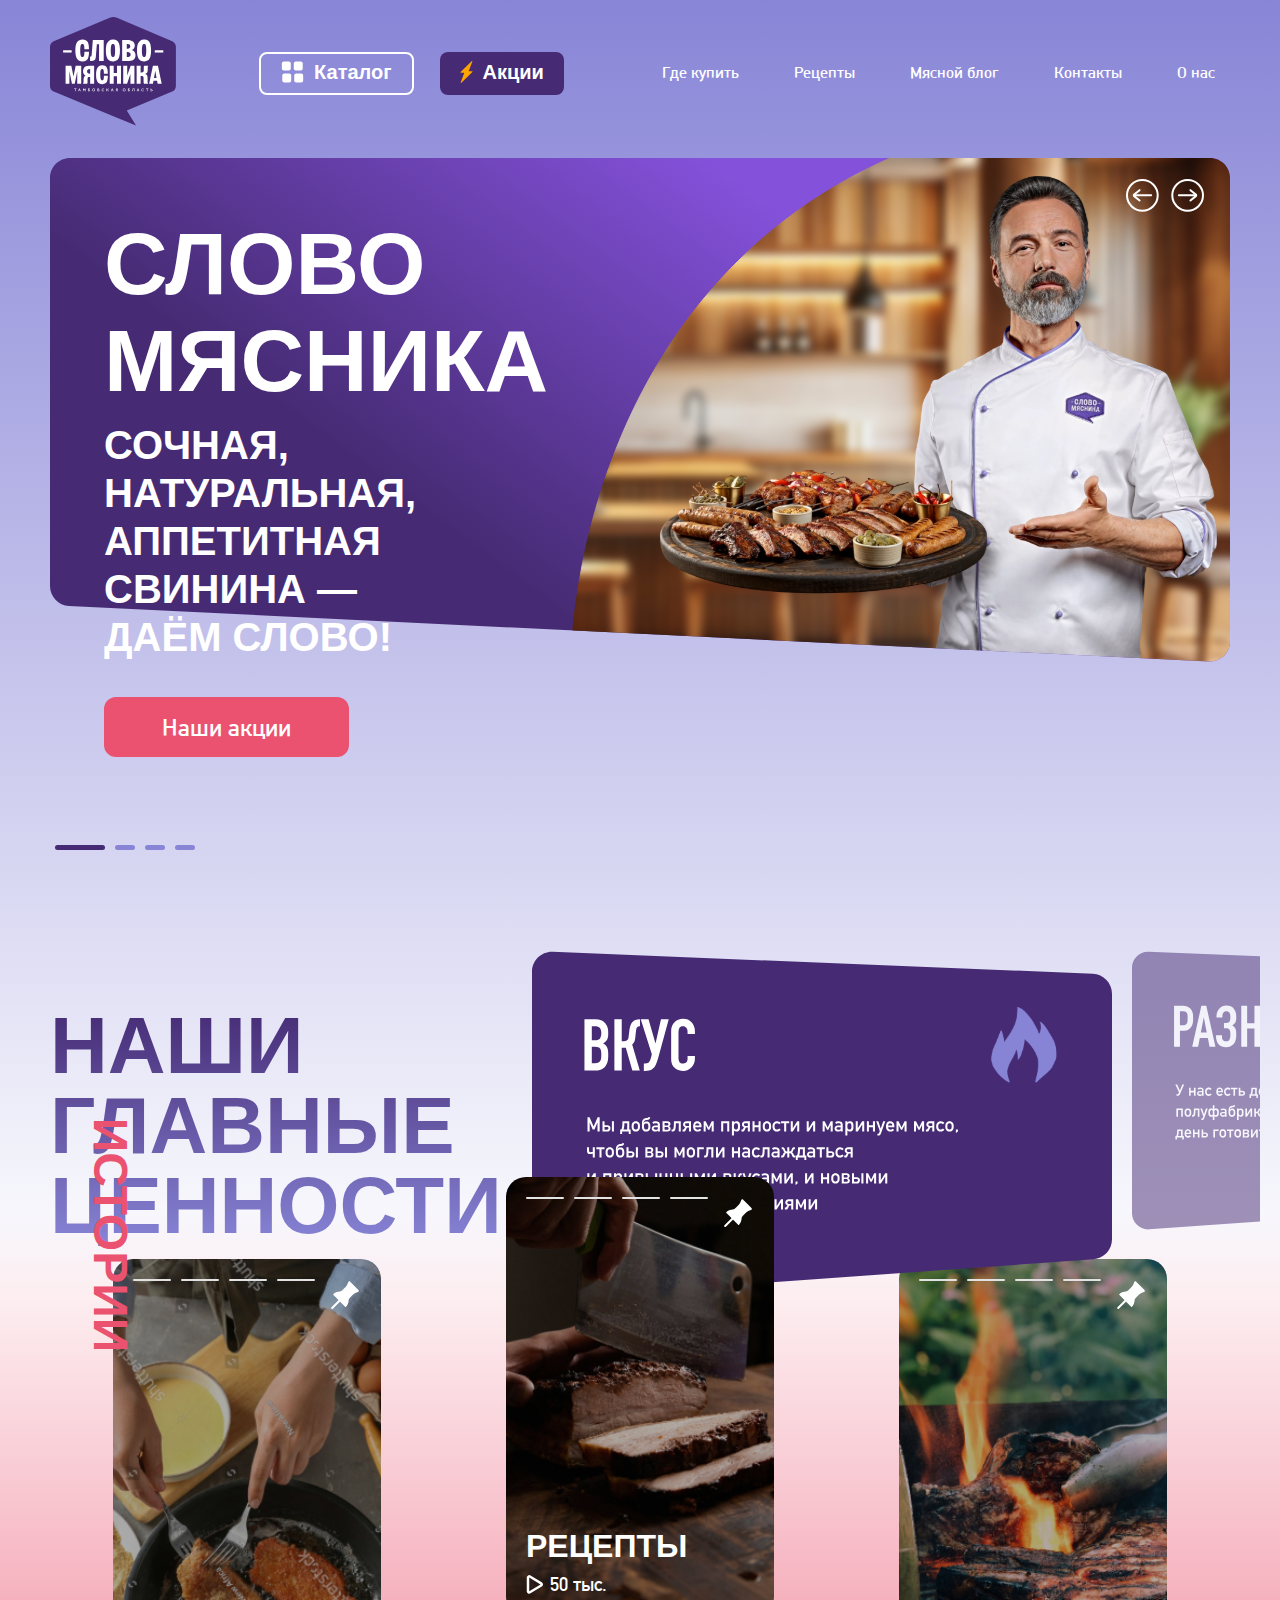
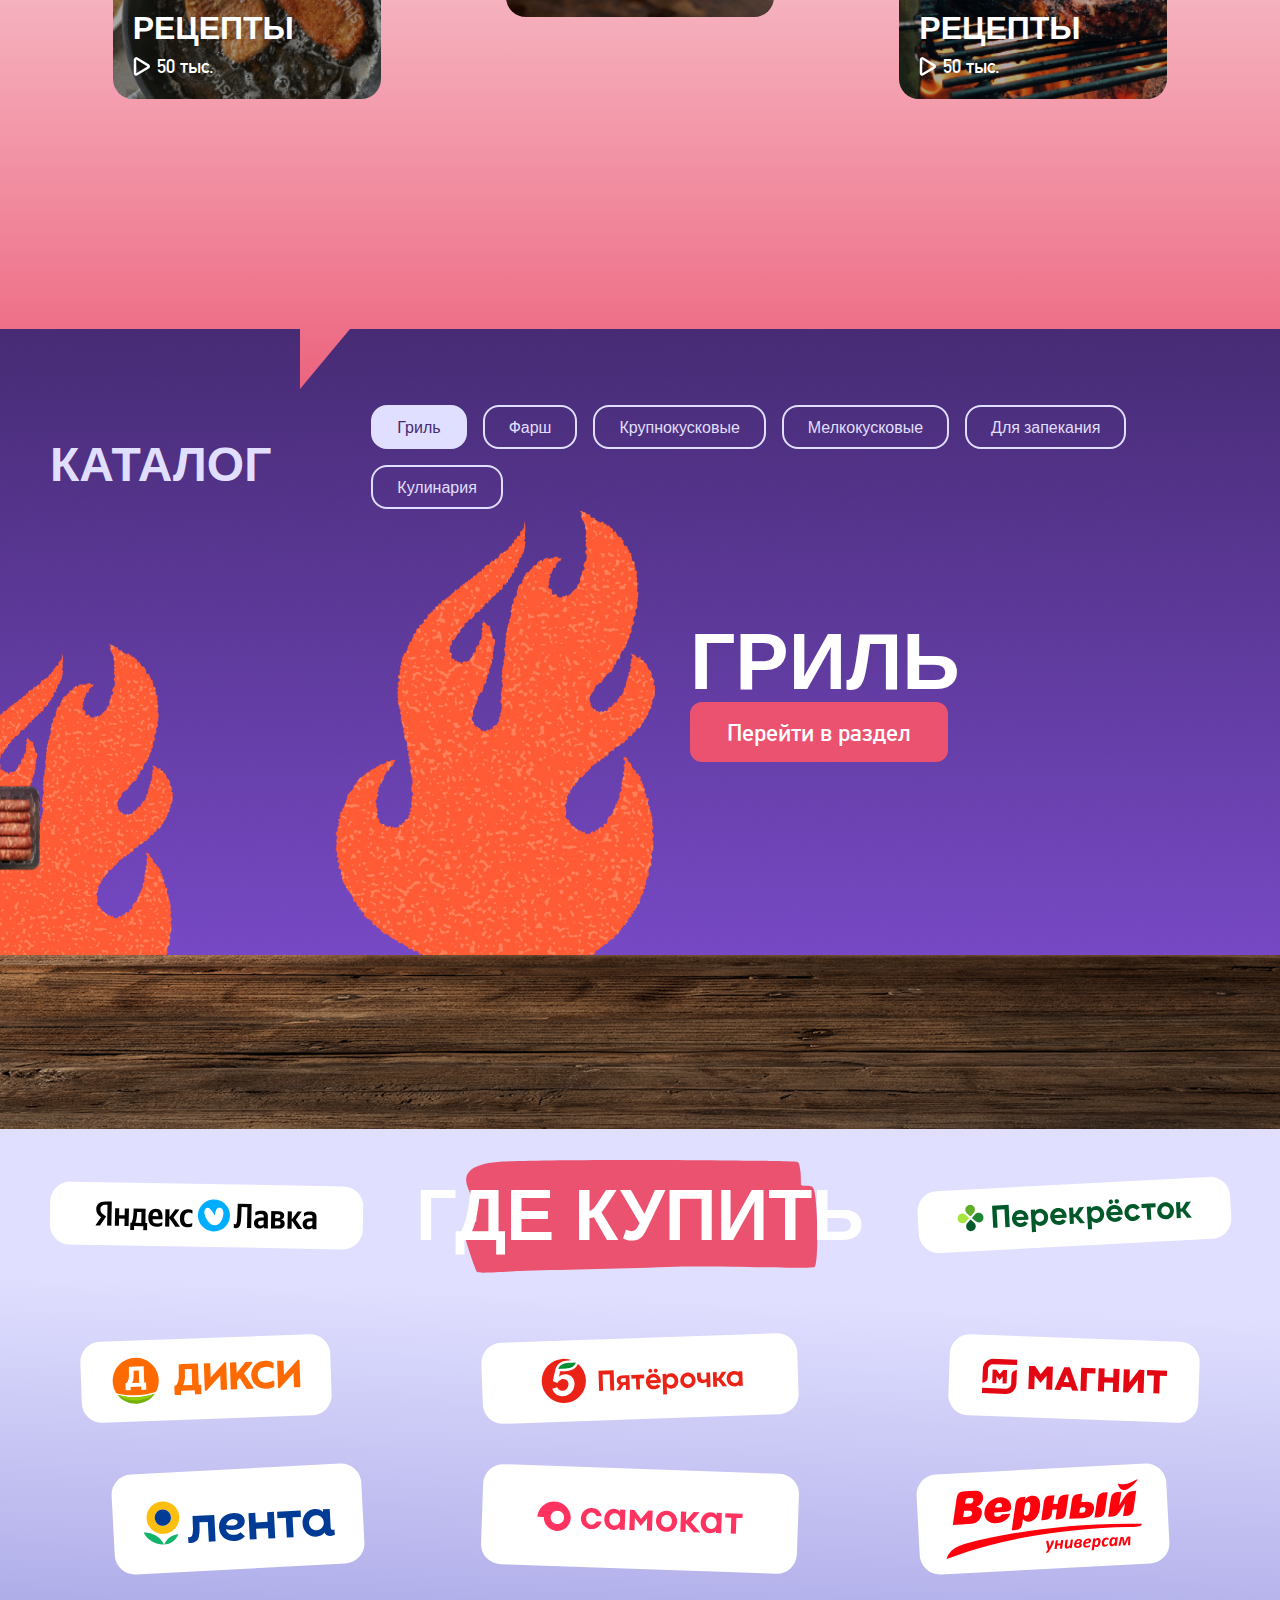
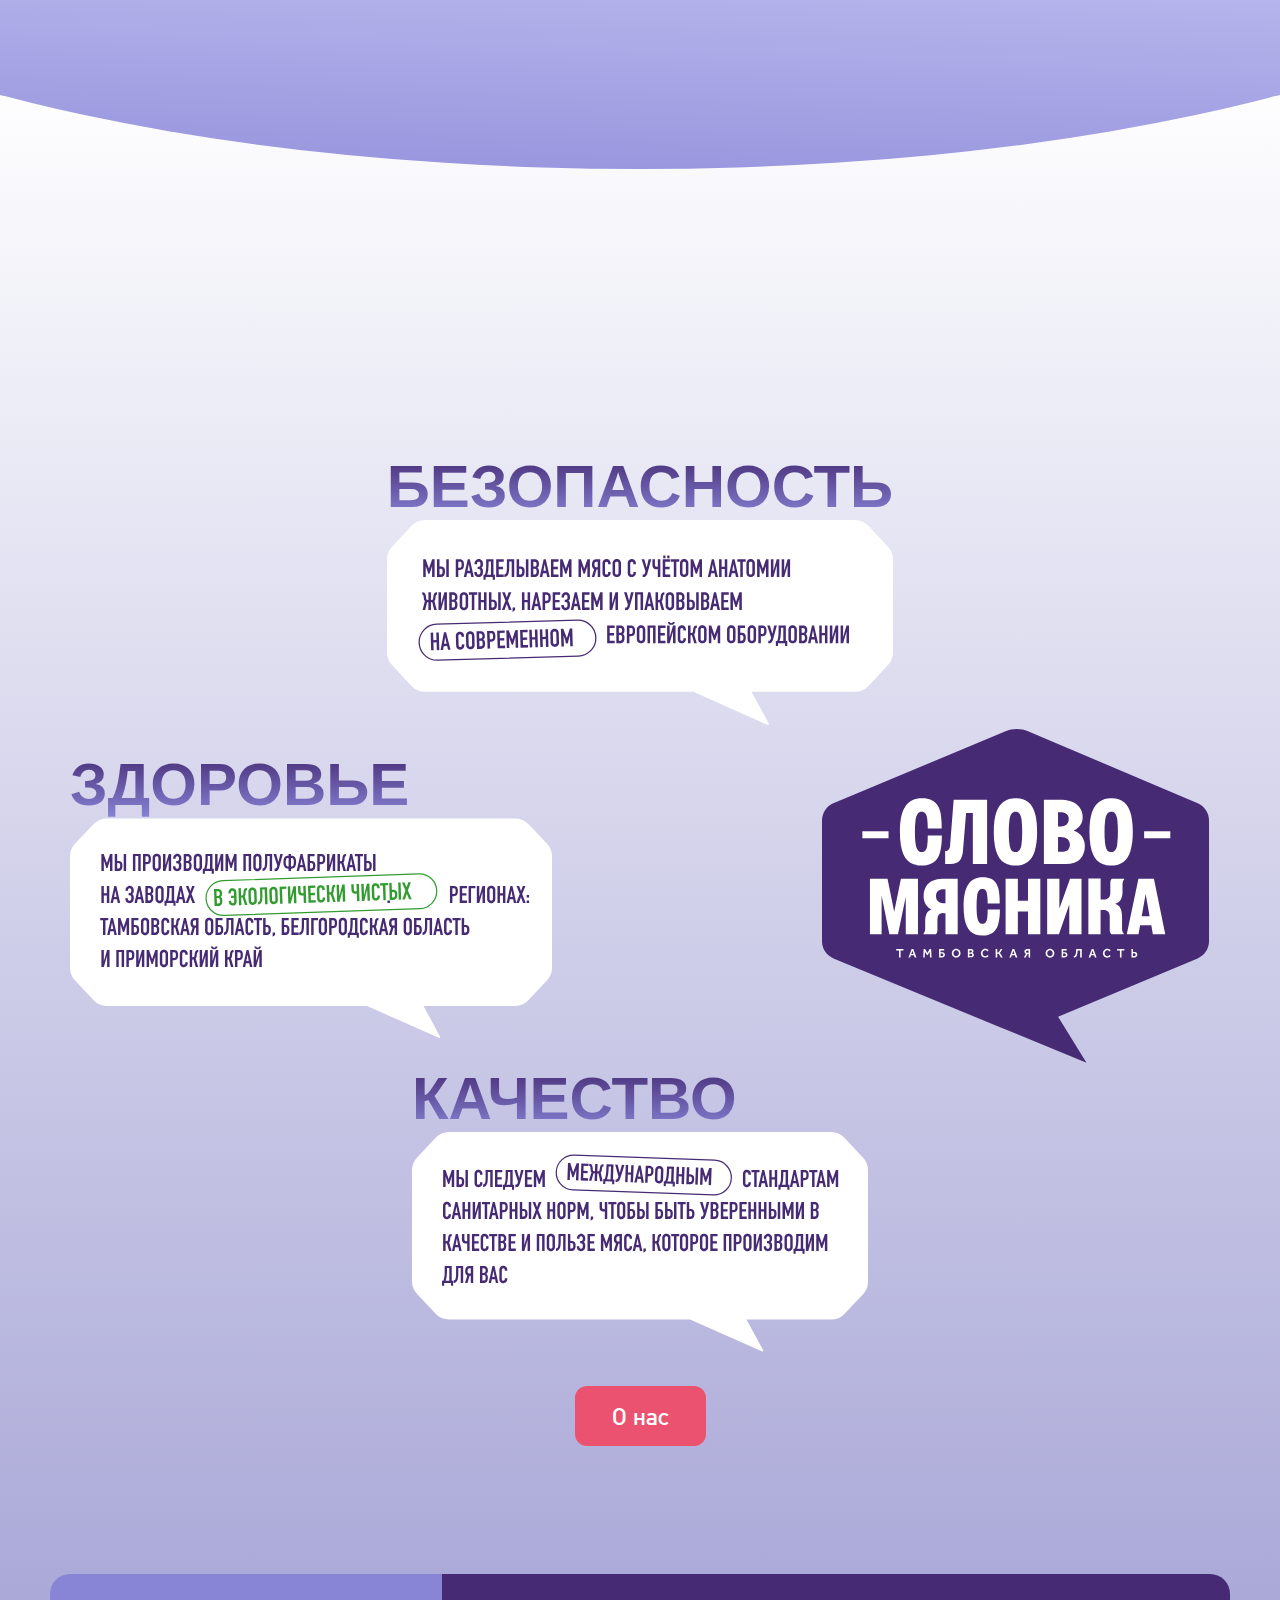
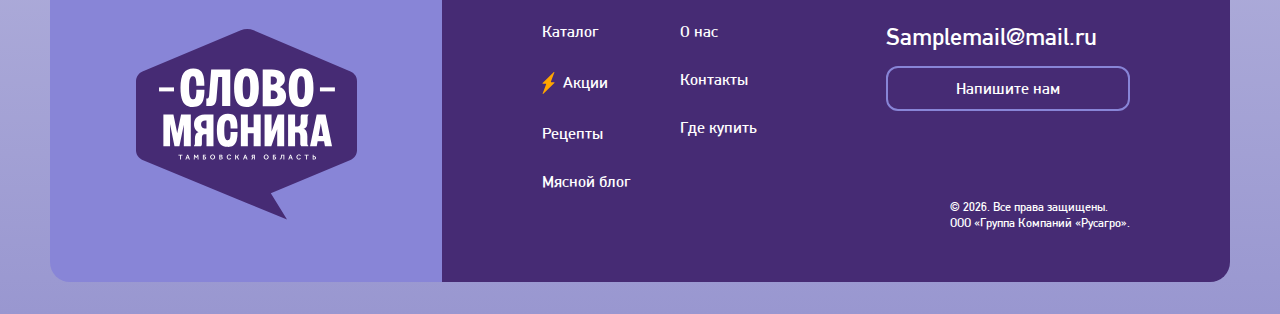
==== index.html @ 3add83bd "home" ====
<!DOCTYPE html>
<html lang="en">
<head>
    <meta charset="UTF-8">
    <meta name="viewport" content="width=device-width, initial-scale=1.0">
    <title>проект мясо</title>
    <link rel="stylesheet" href="/css/style.css">
    <link rel="stylesheet" href="/css/footer.css">
    <link rel="stylesheet" href="/css/home.css">
    <link rel="stylesheet" href="/css/header.css">
    <link rel="stylesheet" href="https://unpkg.com/swiper/swiper-bundle.min.css">
    <script src="https://cdnjs.cloudflare.com/ajax/libs/hammer.js/2.0.8/hammer.min.js"></script>
</head>
<body>
    <header class="header">
        <div class="wrapper">
            <div class="header_wrapper">
                <div>
                    <a href="/">
                        <img class="header_logo" src="/images/logo.svg" alt="">
                    </a>
                </div>
                <div class="header_button-container">
                    <button>
                        <img src="/images/buttonOneHeader.svg" alt="">
                        <span>Каталог</span>
                    </button>
                    <button>
                        <img src="/images/buttonTwoHeader.svg" alt="">
                        <span>Акции</span>
                    </button>
                </div>
                <nav class="header_nav">
                    <a id="buy" href="">Где купить</a>
                    <a id="recipes" href="/recipes.html">Рецепты</a>
                    <a id="blog" href="">Мясной блог</a>
                    <a id="contacts" href="">Контакты</a>
                    <a id="about" href="">О нас</a>
                </nav>
                <div class="header_burger-menu" id="hamburger">
                    <img src="/images/burger.svg" alt="">
                </div>
                <div class="menu" id="menu">
                    <div>
                        <h3>Меню</h3>
                        <button id="close" class="close">
                            <img src="/images/close.svg" alt="">
                        </button>
                    </div>
                    <ul>
                        <li>
                            <a href="">
                                <img src="/images/liBurger.svg" alt="">
                                <p>Каталог</p>
                            </a>
                        </li>
                        <li>
                            <a href="">
                                <img src="/images/liBurger.svg" alt="">
                                <p>Где купить</p>
                            </a>
                        </li>
                        <li>
                            <a href="">
                                <img src="/images/liBurger.svg" alt="">
                                <p>Рецепты</p>
                            </a>
                        </li>
                        <li>
                            <a href="">
                                <img src="/images/liBurger.svg" alt="">
                                <p>Мясной блог</p>
                            </a>
                        </li>
                        <li>
                            <a href="">
                                <img src="/images/liBurger.svg" alt="">
                                <p>Контакты</p>
                            </a>
                        </li>
                        <li>
                            <a href="">
                                <img src="/images/liBurger.svg" alt="">
                                <p>О нас</p>
                            </a>
                        </li>
                    </ul>
                </div>
            </div>
        </div>
    </header>
    <main class="main-home">
        <section class="hero">
            <div class="wrapper">
                 <div class="hero_container">
                    <div class="hero_left-block" id="gestureContainer">
                        <div>
                            <h1 id="mainTitle">{titles}</h1>
                            <h2 id="subTitle">{subtitles}</h2>
                        </div>
                        <a id="hero_link" href="" class="pink-button">Наши акции</a>
                        <div id="dotsContainer"></div>
                    </div>
                    <div class="hero_right-block">
                        <div class="hero_button-container">
                            <button id="prevButton">
                                <img src="/images/arrowLefit.svg" alt="Предыдущий">
                            </button>
                            <button id="nextButton">
                                <img src="/images/arrowRight.svg" alt="Следующий">
                            </button>
                        </div>
                    </div>
                </div>
                <div class="hero1">
                    <div class="hero_button-container">
                        <button id="prevButton2">
                            <img src="/images/arrowLefit.svg" alt="Предыдущий">
                        </button>
                        <button id="nextButton2">
                            <img src="/images/arrowRight.svg" alt="Следующий">
                        </button>
                    </div>
                    <div class="hero_left-block" id="gestureContainer">
                        <div>
                            <h1 id="mainTitle2">{titles}</h1>
                            <h2 id="subTitle2">{subtitles}</h2>
                        </div>
                        <a id="hero_link" href="" class="pink-button">Наши акции</a>
                    </div>
                </div>
                <div class="dots-flex" id="dotsContainer2"></div>
            </div>
            <section class="slider">
                <div class="wrapper">
                    <div class="slider_wrapper">
                        <div>
                            <h2 class="slider_title">Наши <br> главные <br> ценности</h2>
                        </div>
                        <div class="my-swiper-container-1">
                            <div class="slider-container5">
                                <div class="sli-cont">
                                    <img src="images/sli1.svg" alt="sli1"id="sli1">
                                    <img src="images/sli2.svg" alt="sli2" id="sli2">
                                    <img src="images/sli3.svg" alt="sli3" id="sli3">
                                    <img src="images/mobK1.svg" alt="sli3" class="sli5">
                                    <img src="images/mobK2.svg" alt="sli3" class="sli5">
                                    <img src="images/mobK3.svg" alt="sli3" class="sli5">
                                </div>
                            </div>
                        </div> 
                    </div>
                </div>
            </section>
        </section>
        <section class="stores">
            <div class="wrapper">
                <div class="stores_wrapper">
                    <h2 class="story_title">истории</h2>
                    <div class="stores_bottom" id="openPopup">
                        <div class="story_container story_container-one">
                            <div class="story_block-top">
                                <img src="/images/hr.svg" alt="">
                                <img src="/images/hr.svg" alt="">
                                <img src="/images/hr.svg" alt="">
                                <img src="/images/hr.svg" alt="">
                                <img src="/images/skr.svg" alt="">
                            </div>
                            <div class="story_block-bottom">
                                <div>
                                    <h4>Рецепты</h4>
                                </div>
                                <div>
                                    <img src="/images/play.svg" alt="">
                                    <p>50 тыс.</p>
                                </div>
                            </div>
                        </div>
                        <div class="story_container story_container-two">
                            <div class="story_block-top">
                                <img src="/images/hr.svg" alt="">
                                <img src="/images/hr.svg" alt="">
                                <img src="/images/hr.svg" alt="">
                                <img src="/images/hr.svg" alt="">
                                <img src="/images/skr.svg" alt="">
                            </div>
                            <div class="story_block-bottom">
                                <div>
                                    <h4>Рецепты</h4>
                                </div>
                                <div>
                                    <img src="/images/play.svg" alt="">
                                    <p>50 тыс.</p>
                                </div>
                            </div>
                        </div>
                        <div class="story_container story_container-three">
                            <div class="story_block-top">
                                <img src="/images/hr.svg" alt="">
                                <img src="/images/hr.svg" alt="">
                                <img src="/images/hr.svg" alt="">
                                <img src="/images/hr.svg" alt="">
                                <img src="/images/skr.svg" alt="">
                            </div>
                            <div class="story_block-bottom">
                                <div>
                                    <h4>Рецепты</h4>
                                </div>
                                <div>
                                    <img src="/images/play.svg" alt="">
                                    <p>50 тыс.</p>
                                </div>
                            </div>
                        </div>
                    </div>
                    <div class="popup-overlay" id="popupOverlay"></div>
                    <div class="custom-popup" id="custom-popup">
                        <div class="custom-popup-content">
                            <button class="custom-close-btn closeAll" id="custom-close-btn">
                                <img src="images/close.svg" alt="">
                            </button>
                            <div class="flex-video">
                                <div class="video-container">
                                    <video id="story-video" loop autoplay muted>
                                        <source src="" type="video/mp4">
                                        Ваш браузер не поддерживает видео.
                                    </video>
                                </div>
                            </div>
                        </div>
                    </div>
                    <div class="popup" id="popup">
                        <div class="popup_wrapper">
                            <div class="close-Container">
                                <button id="closeAll" class="closeAll">
                                    <img src="/images/close.svg" alt="">
                                </button>
                            </div>
                            <div class="swiper-container popup_slider_container">
                                <div class="swiper-wrapper">
                                    <div class="swiper-slide swiper-slide-3 popup_item" id="story_slide-1" data-video="/video/1109668_Stairs_Standard_1280x720.mp4">
                                        <h4>Заголовок для рецепта</h4>
                                    </div>
                                    <div class="swiper-slide swiper-slide-3 popup_item" id="story_slide-2" data-video="/video/1109668_Stairs_Standard_1280x720.mp4">
                                        <h4>Заголовок для рецепта</h4>
                                    </div>
                                    <div class="swiper-slide swiper-slide-3 popup_item" id="story_slide-3" data-video="/video/1109668_Stairs_Standard_1280x720.mp4">
                                        <h4>Заголовок для рецепта</h4>
                                    </div>
                                    <div class="swiper-slide swiper-slide-3 popup_item" id="story_slide-4" data-video="/video/1109668_Stairs_Standard_1280x720.mp4">
                                        <h4>Заголовок для рецепта</h4>
                                    </div>
                                    <div class="swiper-slide swiper-slide-3 popup_item" id="story_slide-5" data-video="/video/1109668_Stairs_Standard_1280x720.mp4">
                                        <h4>Заголовок для рецепта</h4>
                                    </div>
                                    <div class="swiper-slide swiper-slide-3 popup_item" id="story_slide-6" data-video="/video/1109668_Stairs_Standard_1280x720.mp4">
                                        <h4>Заголовок для рецепта</h4>
                                    </div>
                                </div>
                                <!-- Кнопки навигации -->
                                <div class="swiper-button-prev"></div>
                                <div class="swiper-button-next"></div>
                            </div>
                        </div>
                    </div>
                </div>
            </div>
        </section>
        <section class="tab">
            <div class="wrapper">
                <div class="tab_wrapper">
                    <div class="tab_top-container">
                        <div>
                            <h2 class="tab_title">Каталог</h2>
                        </div>
                        <div>
                            <button id="tab1">Гриль</button>
                            <button id="tab2">Фарш</button>
                            <button id="tab3">Крупнокусковые</button>
                            <button id="tab4">Мелкокусковые</button>
                            <button id="tab5">Для запекания</button>
                            <button id="tab6">Кулинария</button>
                        </div>
                    </div>
                    <div class="tab_title-container">
                        <div class="tab_center-container">
                            <h2 id="tab-title">Гриль</h2>
                            <a href="" id="section-link" class="pink-button">Перейти в раздел</a>
                        </div>
                    </div>
                    <div class="tab_img-container">
                        <div class="tab_img-container-top">
                            <img id="top-img-1" src="/images/tab1-1.svg" alt="">
                            <img id="top-img-2" src="/images/tab-1-2.svg" alt="">
                        </div>
                        <div class="tab_img-container-bottom">
                            <img id="bottom-img" src="/images/tab-1-3.svg" alt="">
                        </div>
                    </div>
                </div>
            </div>
        </section>
        <section class="partners">
           <div class="partners-radius">
            <div class="wrapper ">
                <div class="partners_wrapper">
                    <div style="transition: transform 0.3s ease;">
                        <div class="grid_item-partner custom-part">
                            <img src="/images/Logo_Яндекс Лавка.svg" alt="">
                        </div>
                    </div>
                    <div class="partners_heading-container grid_item-partner">
                        <img src="/images/buyPartner.svg" alt="">
                        <h2 class="partners_mob-title">Где купить</h2>
                    </div>
                    <div style="transition: transform 0.3s ease;">
                        <div class="grid_item-partner custom-part">
                            <img src="/images/perek.svg" alt="">
                        </div>
                    </div>
                    <div class="grid_item-partner">
                        <img src="/images/diksi.svg" alt="">
                    </div>
                    <div class="grid_item-partner">
                        <img src="/images/five.svg" alt="">
                    </div>
                    <div class="grid_item-partner">
                        <img src="/images/mag.svg" alt="">
                    </div>
                    <div class="grid_item-partner">
                        <img src="/images/lenta.svg" alt="">
                    </div>
                    <div class="grid_item-partner">
                        <img src="/images/sam.svg" alt="">
                    </div>
                    <div class="grid_item-partner">
                        <img src="/images/ver.svg" alt="">
                    </div>
                </div>
            </div>
           </div>
        </section>
        <section class="message">
            <div class="wrapper">
                <div class="message_wrapper">
                    <div class="message-flex">
                        <div>
                            <h2 class="message_heading">Безопасность</h2>
                            <img src="images/messageCard-1.svg" alt="">
                        </div>
                    </div>
                    <div class="message-flex-bet">
                        <div class="mes-img">
                            <h2 class="message_heading">Здоровье</h2>
                            <img src="images/messageCard-2.svg" alt="">
                        </div>
                        <div>
                            <img class="message-logo2" src="/images/messageLogo.svg" alt="">
                        </div>
                    </div>
                    <div class="message-flex">
                        <div>
                            <h2 class="message_heading">Качество</h2>
                            <img src="images/messageCard-3.svg" alt="">
                        </div>
                    </div>
                    <div class="message_button-container">
                        <a class="pink-button" href="">О нас</a>
                    </div>
                </div>
            </div>
        </section>
    </main>
    <footer>
        <div class="wrapper">
            <div class="footer_wrapper">
                <div>
                    <a href="/">
                        <img class="footer-logo" src="/images/footerLogo.svg" alt="">
                    </a>
                </div>
                <div>
                    <div class="footer_right-container">
                        <div class="footer_nav-container">
                            <nav>
                                <li><a href="">Каталог</a></li>
                                <li>
                                    <a class="footer-flex-a" href="">
                                        <img src="/images/buttonTwoHeader.svg" alt="">
                                        <span>Акции</span>
                                    </a>
                                </li>
                                <li><a href="/recipes.html">Рецепты</a></li>
                                <li><a href="">Мясной блог</a></li>
                            </nav>
                            <nav>
                                <li><a href="">О нас</a></li>
                                <li><a href="">Контакты</a></li>
                                <li><a href="">Где купить</a></li>
                            </nav>
                        </div>
                        <div class="footer_contact-container">
                            <a href="mailto:Samplemail@mail.ru">Samplemail@mail.ru</a>
                            <button>Напишите нам</button>
                        </div>
                    </div>
                    <div class="footer-text">
                        <p>
                            © <span id="current-year"></span>. Все права защищены. <br>
                            ООО «Группа Компаний «Русагро».
                        </p>
                    </div>
                </div>
            </div>
        </div>
    </footer>
    <script src="https://unpkg.com/swiper/swiper-bundle.min.js"></script>
    <script src="/js/home.js"></script>
    <script src="/js/app.js"></script>
</body>
</html>
---- css/style.css ----
@import url('/css/variables.css');



*, *::before, *::after {
	box-sizing: border-box;
}

@font-face {
    font-family: 'DIN Alternate';
    src: url('/fonts/DIN\ Alternate.ttf') format('truetype');
    font-weight: bold;
    font-style: normal;
}

@font-face {
	font-display: swap; /* Check https://developer.mozilla.org/en-US/docs/Web/CSS/@font-face/font-display for other options. */
	font-family: 'Inter';
	font-style: normal;
	font-weight: 500;
	src: url('/fonts/Inter.woff2') format('woff2'); /* Chrome 36+, Opera 23+, Firefox 39+, Safari 12+, iOS 10+ */
}

@font-face {
    font-family: 'DIN Condensed';
    src: url('fonts/DINCondensed-Regular.woff2') format('woff2');
    font-weight: bold;
    font-style: normal;
}


html, body, div, span, applet, object, iframe,
h1, h2, h3, h4, h5, h6, p, blockquote, pre,
a, abbr, acronym, address, big, cite, code,
del, dfn, em, img, ins, kbd, q, s, samp,
small, strike, strong, sub, sup, tt, var,
b, u, i, center,
dl, dt, dd, ol, ul, li,
fieldset, form, label, legend,
table, caption, tbody, tfoot, thead, tr, th, td,
article, aside, canvas, details, embed, 
figure, figcaption, footer, header, hgroup, 
menu, nav, output, ruby, section, summary,
time, mark, audio, video {
	margin: 0;
	padding: 0;
	border: 0;
	font-size: 100%;
	font: inherit;
	vertical-align: baseline;
}
/* HTML5 display-role reset for older browsers */
article, aside, details, figcaption, figure, 
footer, header, hgroup, menu, nav, section {
	display: block;
}
body {
	line-height: 1;
	font-family: var(--second-family);
	position: relative;
}
ol, ul {
	list-style: none;
}
blockquote, q {
	quotes: none;
}
blockquote:before, blockquote:after,
q:before, q:after {
	content: '';
	content: none;
}
table {
	border-collapse: collapse;
	border-spacing: 0;
}

.wrapper {
    max-width: 1180px;
    margin: 0 auto;
}

.pink-button {
    font-weight: 700;
    font-size: 24px;
    line-height: 110%;
    text-align: center;
    color: var(--color-white);
    border: 4px solid var(--color-pink);
    border-radius: 12px;
    padding: 13px 33px;
    background: var(--color-pink);
    text-decoration: none;
    transition: background 0.3s ease-in-out, transform 0.3s ease-in-out;
}

.pink-button:hover {
    animation: bounce 0.3s;
    background: transparent;
}

@keyframes bounce {
    0%, 100% {
        transform: translateY(0);
    }
    50% {
        transform: translateY(-10px);
    }
}

@keyframes bounce {
    0%, 100% {
        transform: translateY(0);
    }
    50% {
        transform: translateY(-10px);
    }
}

.closeAll {
    border-radius: 100%;
    display: flex;
    justify-content: center;
    align-items: center;
    border: 0;
    padding: 10px;
}
---- css/footer.css ----
@import url('/css/variables.css');



footer {
    position: absolute;
    padding: 0 20px;
    right: 0;
    left: 0;
    bottom: 32px;
}

.footer_wrapper {
    display: flex;
}

.footer_wrapper > :first-child {
    flex: 2;
    background-color: var(--color-purple-light);
    border-radius: 20px 0 0 20px;
    display: flex;
    justify-content: center;
    padding: 55px 0;
}

.footer-logo {
    width: 100%;
}

.footer_wrapper > :last-child {
    flex: 3;
    background-color: var(--color-purple-dark);
    border-radius: 0 20px 20px 0;
    display: flex;
    flex-direction: column;
    padding: 50px 100px;
}

.footer_nav-container {
    display: flex;
    gap: 49px;
}

.footer_nav-container nav {
    list-style: none;
    display: flex;
    flex-direction: column;
    gap: 32px;
}

.footer_nav-container nav li a {
    font-family: var(--second-family);
    font-weight: 700;
    font-size: 16px;
    color: var(--color-white);
    text-decoration: none;
}

.footer_right-container {
    display: flex;
    justify-content: space-between;
    margin-bottom: 9px;
}

.footer_contact-container {
    display: flex;
    flex-direction: column;
}

.footer_contact-container a {
    font-family: var(--second-family);
    font-weight: 700;
    font-size: 24px;
    color: var(--color-white);
    text-decoration: none;
    margin-bottom: 18px;
}

.footer_contact-container button {
    font-family: var(--second-family);
    font-weight: 700;
    font-size: 16px;
    line-height: 110%;
    text-align: center;
    color: var(--color-white);
    border: 2px solid var(--color-purple-light);
    border-radius: 12px;
    background-color: transparent;
    cursor: pointer;
    padding: 12px 68px;
    transition: transform 0.3s ease, box-shadow 0.3s ease; /* Добавляем плавный переход для трансформации и тени */
}

.footer_contact-container button:hover {
    transform: scale(1.05) rotate(3deg); /* Увеличиваем и немного поворачиваем кнопку при наведении */
    box-shadow: 0 8px 15px rgba(0, 0, 0, 0.2); /* Добавляем тень при наведении */
}

.footer-flex-a {
    display: flex;
    align-items: center;
    gap: 8px;
}

.footer-text {
    display: flex;
    justify-content: flex-end;
}

.footer-text p {
    font-family: var(--second-family);
    font-weight: 700;
    font-size: 12px;
    line-height: 140%;
    color: var(--color-white);
}

@media screen and (max-width: 1043px) {
    .footer_nav-container {
        gap: 19px;
    }
}

@media screen and (max-width: 1000px) {
    .footer_wrapper > :last-child {
        padding: 50px 50px;
    }
}

@media screen and (max-width: 901px) {
    .footer_wrapper > :last-child {
        padding: 50px 30px;
    }
}

@media screen and (max-width: 832px) {
    .footer_wrapper {
        flex-direction: column;
    }

    .footer_wrapper > :first-child {
        padding: 21px 0;
        border-radius: 20px;
        z-index: 2;
    }

    .footer_wrapper > :last-child {
        border-radius: 0 0 20px 20px;
        margin-top: -30px;
        z-index: 1;
    }
}

@media screen and (max-width: 552px) {
    .footer_right-container {
        flex-direction: column;
        align-items: center;
        margin-bottom: 31px;
    }

    .footer-text {
        justify-content: center;
        text-align: center;
    }

    .footer_nav-container {
        margin-bottom: 51px;
        gap: 80px;
    }

    .footer_contact-container {
        align-items: center;
    }

    .footer-logo {
        width: 70%;
    }

    .footer_wrapper > :first-child a {
        display: flex;
        justify-content: center;
    }
}
---- css/home.css ----
@import url('/css/variables.css');

/* hero start */

.hero {
    background: linear-gradient(180deg, var(--color-purple-light)0%, rgba(135, 132, 214, 0) 100%);
    padding: 158px 20px 0 20px;
    position: absolute;
    top: 0;
    left: 0;
    right: 0;
}

#sliderImage, #mainTitle, #subTitle {
    transition: opacity 0.5s ease-in-out;
    opacity: 1;
    position: relative;
}

.fade-out {
    animation: fadeOut 0.5s forwards;
}

.fade-in {
    animation: fadeIn 0.5s forwards;
}

@keyframes fadeOut {
    0% {
        opacity: 1;
        transform: translateX(0);
    }
    100% {
        opacity: 0;
        transform: translateX(-100px);
    }
}

@keyframes fadeIn {
    0% {
        opacity: 0;
        transform: translateX(100px);
    }
    100% {
        opacity: 1;
        transform: translateX(0);
    }
}


.hero_container > :last-child {
    background: url('../images/bgHero.jpg') center/cover no-repeat;
    border-radius: 70% 20px 20px 0;
}

.hero_container {
    display: flex;
    background: linear-gradient(to right, var(--color-purple-dark), #8451DA);
    border-radius: 20px !important;
    justify-content: space-between;
    overflow: hidden;
}

.hero_left-block h1 {
    font-family: var(--font-family);
    font-weight: 700;
    font-size: 88px;
    line-height: 110%;
    text-transform: uppercase;
    color: var(--color-white);
    margin-bottom: 11px;
    max-width: 500px;
}

.hero_left-block h2 {
    font-family: var(--font-family);
    font-weight: 700;
    font-size: 40px;
    line-height: 120%;
    text-transform: uppercase;
    color: var(--color-white);
    margin-bottom: 36px;
    max-width: 500px;
}

.hero_left-block {
    padding: 60px 0 120px 54px;
    display: flex;
    flex-direction: column;
    justify-content: space-between;
}

.hero_right-block {
    display: flex;
    flex-direction: column;
    justify-content: space-between;
    align-items: flex-end;
}

.hero_button-container button {
    border: none;
    background: transparent;
}

.hero_button-container {
    padding: 20px 20px 0 0;
}

#sliderImage {
    width: 100%;
    padding: 0 20px;
    transition: transform 0.3s ease;
}

#sliderImage:hover {
    transform: scale(1.05);
}

@media screen and (max-width: 1136px) {
    .hero_left-block h1 {
        font-size: 60px;
    }

    .hero_left-block h2 {
        font-size: 32px;
    }
}

@media screen and (max-width: 767px) {
    .hero_right-block {
        display: none;
    }

    #dotsContainer {
        position: relative;
        transform: translateX(0%)!important;
        display: flex;
        justify-content: center;
        
    }

    .dot, .dot.active {
        background-color: rgba(199, 199, 199, 1)!important;
    }

    #hero_link {
        font-size: 20px;
        max-width: 200px;
    }
}

@media screen and (max-width: 432px) {
    .hero_container  {
        background: url('../images/mobHeroBg.jpg') center/cover no-repeat;
        min-height: 425px;
    }

    .hero_left-block h1 {
        font-size: 36px;
    }

    .hero_left-block h2 {
        font-size: 16px;
    }

    .hero_left-block {
        padding: 50px 30px 20px 30px;
    }

    #dotsContainer {
        top: 0!important;
        width: 100%;
    }

    #hero_link {
        margin-top: 80px;
    }

    .hero_left-block {
        width: 100%;
    }

}

.hero_left-block a {
    max-width: 245px;
}

.dots_wrapper {
    margin-top: 50px;
}

.dot {
    display: inline-block;
    
    height: 5px;
    margin: 0 5px;
    
    border-radius: 20px;
    cursor: pointer;
    background-color: #8885D7;
    width: 20px;
}

#dotsContainer {
    position: relative;
    transform: translateX(100%);
    z-index: 12;
    top: 20%;
}

.dot.active {
    background-color: #462B74;
    width: 50px;
}


/* hero end */

/* tab start */

.tab {
    background: linear-gradient(180deg, var(--color-purple-dark) 0%, #8451DA 100%) no-repeat center center / cover;
    background-image: url('../images/bgtab2.jpg');
    min-height: 800px;
    padding: 76px 20px 0 20px;
    margin-top: -150px;
    clip-path: polygon(300px 60px, 350px 0, 100% 0, 100% 100%, 0 100%, 0 0, 300px 0);}

.tab::after {
    content: "";
    background-color: var(--color-pink);
    clip-path: polygon(50% 0%, 0 0, 50% 100%);
    position: absolute;
    top: 0;
}

.tab_top-container {
    display: flex;
    align-items: center;
    justify-content: space-between;
    margin-bottom: 113px;
    gap: 100px;
}

.tab_top-container > :last-child {
    display: flex;
    align-items: center;
    gap: 16px;
    flex-wrap: wrap;
}

.tab_top-container > :last-child button {
    border: 2px solid var(--color-purple-super-light);
    border-radius: 16px;
    padding: 10px 24px;
    background-color: transparent;
    font-family: var(--third-family);
    font-weight: 500;
    font-size: 16px;
    color: var(--color-purple-super-light);
    transition: transform 0.3s ease; /* Добавляем плавный переход для трансформации */
}

.tab_top-container > :last-child button:hover {
    animation: wobble 0.5s; /* Добавляем анимацию покачивания при наведении */
}

@keyframes wobble {
    0%, 100% {
        transform: rotate(0deg);
    }
    25% {
        transform: rotate(-5deg);
    }
    75% {
        transform: rotate(5deg);
    }
}

.tab_title {
    font-family: var(--font-family);
    font-weight: 700;
    font-size: 48px;
    line-height: 110%;
    text-transform: uppercase;
    color: var(--color-purple-super-light);
    margin-top: 17px;
}

.tab_center-container {
    display: flex;
    flex-direction: column;
    align-items: flex-start;
}

.tab_center-container h2 {
    font-family: var(--font-family);
    font-weight: 700;
    font-size: 80px;
    line-height: 100%;
    text-transform: uppercase;
    color: var(--color-white);
}

.tab_img-container {
    display: flex;
    gap: 50px;
    align-items: end;
}

.tab_img-container-top {
    display: flex;
}

.tab_img-container-top > :last-child {
    margin-left: -230px;
    margin-bottom: -100px;
}

.tab_img-container-bottom img {
    margin-bottom: -50px;
}

.activeTab {
    background-color: var(--color-purple-super-light)!important;
    color: var(--color-purple-dark)!important;
}

#bottom-img, #top-img-1, #top-img-2 {
    width: 100%;
}

.tab_title-container {
    margin-left: 50vw;
}

@media screen and (max-width: 767px) {
    .tab_title-container {
        margin-left: 0;
    }
}

@media screen and (max-width: 1198px) {
    .tab_img-container-top > :last-child {
        margin-left: -300px;
        margin-bottom: -100px;
    }

    .tab {
        padding-bottom: 100px;
    }

    .tab_img-container {
        gap: 0;
        justify-content: center;
        padding-top: 100px;
    }

    .tab_center-container {
        display: flex;
        flex-direction: column;
        align-items: flex-start;
        margin-right: 0;
    }


    .tab_center-container h2 {
        font-size: 50px;
    }


}

@media screen and (max-width: 951px) {
    
    .tab_img-container-bottom {
        display: none;
    }

    .tab_top-container > :first-child {
        display: none;
    }
}

@media screen and (max-width: 526px) {

    #top-img-2 {
        display: none;
    }
    
}

/* tab end */

/* partners start */

.partners {
    
    z-index: 2;
    position: relative;
    overflow: hidden;

    /* background: url('../images/bgP.svg') top / contain no-repeat; */
 
}

.partners-radius {
    background: linear-gradient(2deg, #8784D6 -13.2%, #E0DFFF 71.57%);
    padding: 15px 20px 200px 20px;
    width: 2000px;
    border-radius: 0 0 100% 100%;
    position: relative;
    left: 50%; /* Сдвигаем элемент на 50% */
    transform: translateX(-50%);
}

@media screen and (max-width: 1040px) {
    .partners-radius {
        background: url('/images/bgP.svg');
        background-repeat: no-repeat;
        background-size: cover;
        background-position: center;
        max-width: 100%;
        border-radius: 0;
        position: static;
        left: 0;
        transform: translateX(0%);
        padding: 50px 20px 100px 20px;
        margin: 0 auto;
      
    }

    .partners {
        padding: 0!important;
    }
}

.partners_wrapper {
    display: grid;
    grid-template-columns: repeat(3, 1fr);
    gap: 50px;
    column-gap: 80px;

}

.grid_item-partner{
    background-color: var(--color-white);
    padding: 15px 20px;
    border-radius: 20px;
    display: flex;
    align-items: center;
    justify-content: center;
    transition: transform 0.3s ease;
}



.custom-part {
    margin-top: 40px;
    transition: transform 0.3s ease;
}



.partners_wrapper div:hover {
    transform: scale(1.1); /* Увеличиваем элемент на 10% при наведении */
}

.partners_heading-container:hover {
    transform: none!important; 
}

.partners_heading-container {
    background-color: var(--color-white)fff00!important;
}

.partners_heading-container::after {
    content: "Где купить";
    position: absolute;
    font-family: var(--font-family);
    font-weight: 700;
    font-size: 72px;
    line-height: 110%;
    text-transform: uppercase;
    text-align: center;
    color: var(--color-white);
}

.partners_wrapper > :nth-child(1) {
    transform: rotate(1deg);
}

.partners_wrapper > :nth-child(3) {
    transform: rotate(-3deg);
}

.partners_wrapper > :nth-child(4), .partners_wrapper > :nth-child(5) {
    transform: rotate(-2deg);
}

.partners_wrapper > :nth-child(5), .partners_wrapper > :nth-child(8)  {
    width: 80%;
    justify-self: center;
}

.partners_wrapper > :nth-child(4) {
    width: 80%;
    justify-self: center;
}

.partners_wrapper > :nth-child(6) {
    transform: rotate(2deg);
    width: 80%;
    justify-self: center;
}

.partners_wrapper > :nth-child(7) {
    transform: rotate(-3deg);
    width: 80%;
    justify-self: end;
}

.partners_wrapper > :nth-child(9) {
    transform: rotate(-3deg);
    width: 80%;
}

.partners_wrapper > :nth-child(8) {
    transform: rotate(2deg);
}

.partners_block div img {
    width: 100%;
}

.partners_mob-title {
    display: none;
}


@media screen and (max-width: 1396px) {
    .partners {
        padding-bottom: 200px;
    }
}

@media screen and (max-width: 1256px) {
    .partners {
        padding-bottom: 250px;
    }
}

@media screen and (max-width: 1069px) {
    .partners_wrapper {
        border-radius: 16px;
        background: var(--color-white);
    }

    .partners_wrapper div {
        transform: rotate(0deg)!important;
    }
    
    .partners_wrapper {
        display: grid;
        grid-template-columns: repeat(2, 1fr);
        gap: 20px;
        justify-self: start;
    }

    .partners_wrapper > * {
        width: 100%;
        justify-self: start!important;
    }

    .partners_wrapper div img {
        width: 100%;
    }

    .partners {
        padding: 15px 20px 130px 20px;
    }

    .partners_wrapper > :nth-child(2) {
        order: -1; 
    }
    
}

@media screen and (max-width: 767px) {

    .partners_wrapper > :nth-child(2) {
        display: block;
        grid-column: span 2;
        order: -1; 
    }

    .partners_wrapper {
        padding: 15px;
        gap: 10px;
    }
   
    .partners {
        padding-bottom: 70px;
    }

    .partners_mob-title {
        display: block;
        font-family: var(--font-family);
        font-weight: 700;
        font-size: 36px;
        line-height: 110%;
        text-transform: uppercase;
        color: var(--color-purple-dark);
    }

    .partners_heading-container img {
        display: none;
    }
}

/* partners end */

/* message start */

.message {
    background: linear-gradient(360deg, #9997d0 0%, rgba(135, 132, 214, 0) 100%);    margin-top: -300px;
    z-index: 1;
    padding: 385px 20px 468px 20px;
}

.message_heading {
    font-family: var(--font-family);
    font-weight: 700;
    font-size: 60px;
    line-height: 110%;
    text-transform: uppercase;
    background: linear-gradient(180deg, var(--color-purple-dark) 0%, #8784d6 100%);
    background-clip: text;
    -webkit-background-clip: text;
    -webkit-text-fill-color: transparent;
}

@media screen and (max-width: 833px) {
    .message {
        padding: 385px 20px 668px 20px;
    }
}

/* message end */


/* stores start */


.swiper-button-next, .swiper-button-prev {
    color: var(--color-white)!important;
}

.swiper-container {
    width: 100%;
    height: 100%;
    overflow: hidden; /* Скрыть слайды за пределами контейнера */
}

.swiper-slide-3 {
    width: auto; /* Убедитесь, что ширина слайдов установлена корректно */
    display: flex!important;
    padding: 20px 24px;
    
}

.swiper-wrapper {
    display: flex;
}

.swiper-button-prev, .swiper-button-next {
    color: #000;
}

.popup-overlay {
    display: none;
    position: fixed;
    top: 0;
    left: 0;
    width: 100%;
    height: 100%;
    background: rgba(0, 0, 0, 0.5);
    z-index: 999;
}
.popup {
    display: none;
    position: fixed;
    top: 50%;
    left: 50%;
    transform: translate(-50%, -50%);
    background: url('../images/popupHomeBg.jpg');
    padding: 20px;
    box-shadow: 0 0 10px rgba(0, 0, 0, 0.1);
    z-index: 999;
    max-width: 80%;
    overflow: hidden;
    padding: 15px 50px 110px 50px;
    border-radius: 20px;
}

.popup.active, .popup-overlay.active {
    display: block;
}
 

#story_slide-1 {
    background: url('../images/slide-popup1.jpg') center/cover no-repeat;
}

#story_slide-2 {
    background: url('../images/slide-popup2.jpg') center/cover no-repeat;
}

#story_slide-3 {
    background: url('../images/slide-popup3.jpg') center/cover no-repeat;
}

#story_slide-4 {
    background: url('../images/slide-popup4.jpg') center/cover no-repeat;
}

#story_slide-5 {
    background: url('../images/slide-popup4.jpg') center/cover no-repeat;
}

#story_slide-6 {
    background: url('../images/slide-popup4.jpg') center/cover no-repeat;
}

.close-Container {
    display: flex;
    justify-content: flex-end;
    margin-bottom: 62px;
}



.popup_item {
    min-height: 381px;
    border-radius: 12px;
    min-width: 214px;
    display: flex;
    align-items: flex-end;
}

.popup_item h4 {
    font-family: var(--third-family);
    font-weight: 500;
    font-size: 15px;
    line-height: 110%;
    color: var(--color-white);
    max-width: 130.87px;
}

.stores {
    padding: 0 20px 380px 20px;
    margin-top: 1050px;
    background: linear-gradient(360deg, var(--color-pink) 0%, rgba(233, 76, 40, 0) 100%);
}

.story_container {
    max-width: 270px;
    min-height: 440px;
    border-radius: 20px;
    display: flex;
    flex-direction: column;
    justify-content: space-between;
    padding: 20px;
}

.story_container-one {
    background: linear-gradient(rgba(0, 0, 0, 0.3), rgba(0, 0, 0, 0.3)), 
                url('../images/story1.jpg') no-repeat center center / cover;
}

.story_container-two {
    background: linear-gradient(rgba(0, 0, 0, 0.3), rgba(0, 0, 0, 0.3)), 
                url('../images/story2.jpg') no-repeat center center / cover;
    position: relative;
    bottom: 82px;
}

.story_container-three {
    background: linear-gradient(rgba(0, 0, 0, 0.3), rgba(0, 0, 0, 0.3)), 
                url('../images/story3.jpg') no-repeat center center / cover;
}

.story_block-top {
    display: flex;
    align-items: flex-start;
    gap: 10px;
}

.story_block-top hr {
    transform: rotate(90deg);
    height: 30px;
    width: 2px;
    border-radius: 1px;
}

.story_block-bottom {
    display: flex;
    flex-direction: column;
    gap: 10px;
}

.story_block-bottom > :first-child h4 {
    font-family: var(--font-family);
    font-weight: 700;
    font-size: 32px;
    line-height: 100%;
    text-transform: uppercase;
    color: var(--color-white);
}

.story_block-bottom > :last-child {
    display: flex;
    gap: 7px;
    align-items: center;
}

.story_block-bottom > :last-child p {
    font-family: var(--second-family);
    font-weight: 700;
    font-size: 19px;
    line-height: 130%;
    color: var(--color-white);
}

.stores_bottom {
    display: flex;
    justify-content: space-around;
}

.story_title {
    font-family: var(--font-family);
    font-weight: 700;
    font-size: 48px;
    line-height: 100%;
    text-transform: uppercase;
    color: var(--color-pink);
    display: inline-block;
    margin-left: -57px;
    transform: rotate(90deg);
}


@media screen and (max-width: 896px) {
    .story_container-two {
        position: relative;
        bottom: 0px;
    }

    .stores_bottom {
        gap: 34px;
        justify-content: center;
    }

    .story_title {
        display: none;
    }

    .stores_wrapper {
        overflow-x: auto;
        overflow-y: hidden;
    }

    .stores_wrapper::-webkit-scrollbar {
    display: none;  /* Safari and Chrome */
}
}


.custom-popup {
    display: none;
    position: fixed;
    top: 0;
    left: 0;
    width: 100%;
    height: 100%;
    background: rgba(0, 0, 0, 0.8);
    justify-content: center;
    align-items: center;
    z-index: 1000;
}

.custom-popup-content {
    background: transparent;
    padding: 20px;
    border-radius: 10px;
    width: 100%;
}

.video-container {
    max-width: 80%;
    height: 80%;
}

.flex-video {
    display: flex;
    justify-content: center;
}

.custom-close-btn {
    position: absolute;
    top: 10px;
    right: 10px;
    cursor: pointer;
}

@media screen and (max-width: 1043px) {
    .stores {
        margin-top: 1100px;
    }
}

@media screen and (max-width: 992px) {
    .stores {
        margin-top: 1000px;
    }
}

@media screen and (max-width: 767px) {
    .stores {
        margin-top: 2000px;
    }
}

@media screen and (max-width: 699px) {
    .stores {
        margin-top: 1900px;
    }
}

@media screen and (max-width: 653px) {
    .stores {
        margin-top: 1800px;
    }
}

@media screen and (max-width: 600px) {
    .stores {
        margin-top: 1700px;
    }
}

@media screen and (max-width: 538px) {
    .stores {
        margin-top: 1600px;
    }
}

@media screen and (max-width: 545px) {
    .stores {
        margin-top: 1550px;
    }
}

@media screen and (max-width: 490px) {
    .stores {
        margin-top: 1450px;
    }
}



video {
    width: 100%;
    height: auto;
    max-height: 100%;
    border-radius: 20px;
  }

/* stores end */


/* slider start */

.slide-content > :first-child {
    display: flex;
    align-items: center;
    justify-content: space-between;

}

.slide-content > :last-child  {
    max-width: 382px;
}

.swiper-wrapper_left {
    position: relative;
    right: 130px;
    display: flex;
    align-items: center;
}

.my-swiper-container-1 {
    width: 100%;
    height: 100%;
}
.my-swiper-slide {
    background-color: #8784d6;
    transition: transform 0.3s ease;
    border-radius: 20px;
    padding: 30px 30px 50px 30px;
}

.my-swiper-slide-active {
    background: #462b74;
    transform: scale(1.2);
    border-radius: 20px;
    min-height: 300px;
    padding: 30px;
    
}
.my-swiper-slide-next, .my-swiper-slide-prev {
    transform: scale(0.8); /* Уменьшение соседних слайдов */
}

.swiper-wrapper-my {
    display: flex;
}

.slider_top {
    display: flex;
    align-items: center;
    gap: 50px;
}

.slider {
    margin-top: 58px;
    overflow: hidden;
}

.slider_wrapper {
    display: flex;
    align-items: center;
    gap: 30px;
}

.slider_title {
    font-family: var(--font-family);
    font-weight: 700;
    font-size: 80px;
    line-height: 100%;
    text-transform: uppercase;
    background: linear-gradient(180deg, var(--color-purple-dark) 0%, #8784d6 100%);
    background-clip: text;
    -webkit-background-clip: text;
    -webkit-text-fill-color: transparent;
}

@media screen and (max-width: 1218px) {
    .slider_title  {
        font-size: 60px;
    }
}

@media screen and (max-width: 1145px) {
    .slider_title  {
        font-size: 40px;
    }
}

@media screen and (max-width: 1074px) {
    .slider_wrapper {
        flex-direction: column;
        gap: 40px;
    }

    .slider_title br {
        display: none;
    }

    .swiper-wrapper_left {
        position: relative;
        right: 0px;
    }
}

@media screen and (max-width: 1145px) {
    .slider_title  {
        font-size: 40px;
    }
}

@media screen and (max-width: 1042px) {
    .swiper-wrapper_left {
        flex-direction: column;
        gap: 20px;
    }

    .my-swiper-slide  {
        background-color: var(--color-purple-dark);
        
    }

    .slider_wrapper {
        align-items: flex-start;
    }
}



/* slider end */







.message-flex {
    display: flex;
    justify-content: center;
}

.message-flex-bet {
    display: flex;
    align-items: center;
    justify-content: space-between;
    gap: 20px;
}

.message-flex div img {
    width: 100%;
    transition: scale 0.3s ease;
}

.message-flex div img:hover {
    scale: 1.05;
}

.message_wrapper {
    padding: 0 20px;
}

.mes-img-hov img:hover {
    transform: scale();
}

.mes-img img {
    width: 100%;
    transition: scale 0.3s ease;
}

.mes-img img:hover {
    scale: 1.05;
}

#dotsContainer2 {
    bottom: 40px;
    position: relative;
}

@media screen and (max-width: 919px) {
    .message-logo2 {
        display: none;
    }

    .message-flex-bet {
        display: flex;
        align-items: center;
        justify-content: center;
        gap: 20px;
    }
}

.hero1 {
    background: url('../images/herotestbg.svg')     top/contain no-repeat;
    min-height: 504px;
}

.hero_button-container {
    display: flex;
    justify-content: flex-end;
}

.hero_left-block {
    padding-top: 0;
}

#dotsContainer {
    position: relative;
    transform: translateX(0%);
    z-index: 12;
    top: 20%;
}

#subTitle2 {
    max-width: 300px;
}

@media screen and (max-width: 1146px) {
    #dotsContainer2 {
        bottom: 40px;
    }
}

@media screen and (max-width: 1050px) {
    #dotsContainer2 {
        bottom: 70px;
    }

    #subTitle {
        max-width: 350px;
    }

    .hero_left-block h2 {
        margin-bottom: 30px;
    }

    
}

@media screen and (max-width: 977px) {
    .hero_left-block h1 {
        font-size: 50px;
    }

    .slider {
        margin-top: -50px;
    }

    .hero_left-block h2 {
        font-size: 22px;
    }

    #dotsContainer2 {
        bottom: 120px;
    }
}

@media screen and (max-width: 881px) {
    #dotsContainer2 {
        bottom: 150px;
    }
}

@media screen and (max-width: 856px) {
    .slider {
        margin-top: -90px;
    }
}

@media screen and (max-width: 802px) {
    #subTitle {
        max-width: 320px;
    }

    #dotsContainer2 {
        bottom: 180px;
    }

    #hero_link {
        font-size: 18px;
        padding: 8px 33px;
    }

    
}

.hero_container {
    display: none;
}


@media screen and (max-width: 767px) {
    .hero1 {
        display: none;
    }

    #dotsContainer2 {
        display: none;
    }

    .hero_container {
        display: block;
    }

    .slider {
        margin-top: 40px;
    }

    #dotsContainer {
        bottom: 0px;
    }



    .hero_left-block {
        padding: 60px 60px 20px 54px;
        display: flex;
        flex-direction: column;
        justify-content: space-between;
    }

    #hero_link {
        margin-bottom: 30px;
    }
}

.message_button-container {
    display: flex;
    justify-content: center;
    margin-top: 30px;
    align-items: center;
}






.sli-cont {
    display: flex;
    position: relative;
    
}

.sli-cont img {
    margin-right: 20px;
}

#sli2, #sli3 {
    height: 280px;
    opacity: 0.5;
  
}


.sli-cont img {
    transition: opacity 1.2s ease, transform 0.8s ease, height 1.2s ease;
}

/* img.fade-left {
    opacity: 1;
    transform: translateX(-117%) scale(1.22);
} */

.sli5 {
    display: none;
}

@media screen and (max-width: 767px) {
    .sli-cont {
        flex-direction: column;
        gap: 20px;
    }

    .sli-cont img {
        width: 100%;
    }

    .sli-cont > :nth-child(2) {
        height: auto;
        opacity: 1;
        margin-top: 0px;
        transform: rotateY('180deg');
        
    }

    #sli1, #sli2, #sli3{
        display: none;
    }

    .sli5 {
        display: block;
    }
    
}



.fade-left2 {
    animation: fadeLeft 0.5s forwards;
}

@keyframes fadeLeft {
    from {
        opacity: 0;
        transform: translateX(-900px);
    }
    to {
        opacity: 1;
        transform: translateX(0);
    }
}
---- css/header.css ----
@import url(/css/variables.css);

.header {
    padding: 17px 20px 32px 20px;
    z-index: 1000;
    position: relative;
}

.header_wrapper {
    display: flex;
    align-items: center;
    justify-content: space-between;
}

.header_nav {
    display: flex;
    align-items: center;
    list-style: none;
    gap: 25px;
}

.header_button-container {
    display: flex;
    gap: 26px;
}

.header_button-container button {
    display: flex;
    align-items: center;
    gap: 10px;
    border-radius: 8px;
    padding: 7px 20px 9px 20px;
    font-weight: 700;
    font-size: 20px;
    cursor: pointer;
    color: var(--color-white);
    transition: transform 0.2s ease; /* Добавляем плавный переход для трансформации */
}

.header_button-container button:hover {
    animation: pulse 0.6s infinite; /* Добавляем анимацию пульсации при наведении */
}

@keyframes pulse {
    0% {
        transform: scale(1);
    }
    50% {
        transform: scale(1.05);
    }
    100% {
        transform: scale(1);
    }
}


.header_nav a {
    text-decoration: none;
    color: var(--color-white);
    font-weight: 700;
    font-size: 16px;
    transition: opacity 0.3s ease;
}

.header_nav a {
    padding: 10px 15px;
}

.header_nav a:hover {
    background: #462b74;
    border-radius: 5px;
    padding: 10px 15px;
}

.header_button-container  > :first-child {
    border: 2px solid #fff;
    background-color: transparent;
}

.header_button-container  > :last-child {
    border: none;
    background-color: var(--color-purple-dark);
}


.header_burger-menu {
    display: none;
}

@media screen and (max-width: 1000px) {
    .header_burger-menu {
        display: block;
    }
    
    .header_nav {
        display: none;
    }
}

@media screen and (max-width: 600px) {
    .header_button-container  > :first-child {
        display: none;
    }
    
    .header_logo {
        max-width: 80%;
    }

    header {
        padding: 12px 20px 21px 20px;
    }
}

.menu {
    display: none;
}

/* hamburger menu start */

@media screen and (max-width: 1000px) {

    #menu {
        position: fixed;
        right: -300px; /* Скрыто за правым краем экрана */
        top: 0;
        height: 100%;
        transition: right 0.3s ease;
    }
    
    /* Показать меню */
    #menu.show {
        right: 0;
    }

    .menu {
        display: none;
        position: fixed;
        top: 0;
        left: 0;
        width: 100%;
        height: 100%;
        background-color: var(--color-purple-super-light);
        background-image: url('../images/fire.svg');
        background-repeat: no-repeat;
        background-position: right bottom;
    }

    .menu > :first-child {
        display: flex;
        align-items: center;
        justify-content: space-between;
        padding: 26px 20px;
        background: url('../images/bgBurger.svg') no-repeat center / cover;
    }

    .menu > :first-child h3 {
        font-family: var(--font-family);
        font-weight: 700;
        font-size: 36px;
        line-height: 110%;
        text-transform: uppercase;
        color: var(--color-white);
    }

    .close {
        background-color: var(--color-white);
        border: none;
        border-radius: 100%;
        padding: 10px;
        display: flex;
        align-items: center;
        justify-content: center;
    }

    .menu > :last-child {
        display: flex;
        flex-direction: column;
        gap: 42px;
        padding: 80px 20px;
    }

    .menu > :last-child li a {
        display: flex;
        align-items: center;
        gap: 21px;
        text-decoration: none;
        font-weight: 700;
        font-size: 20px;
    }

    
    
}
/* hamburger menu end */


.active-nav {
    background: #462b74;
    border-radius: 5px;
    padding: 10px 15px;
}
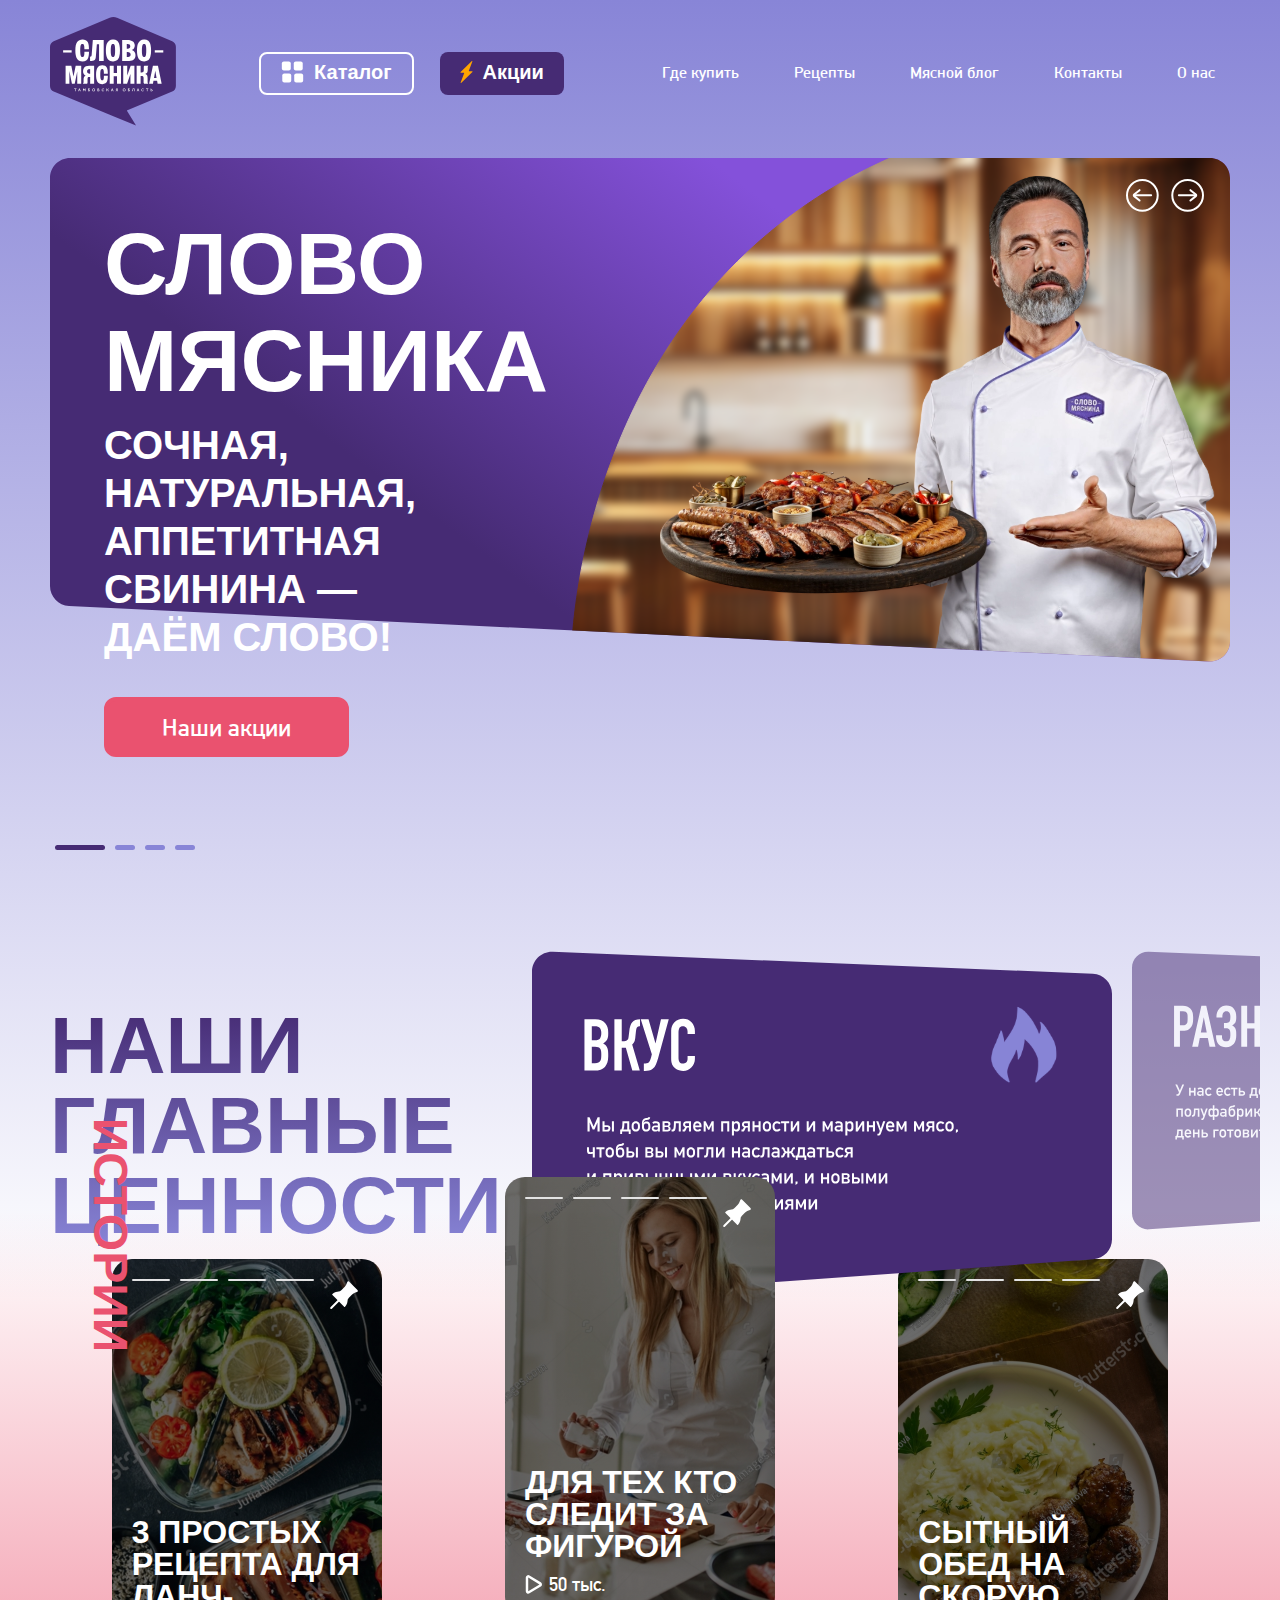
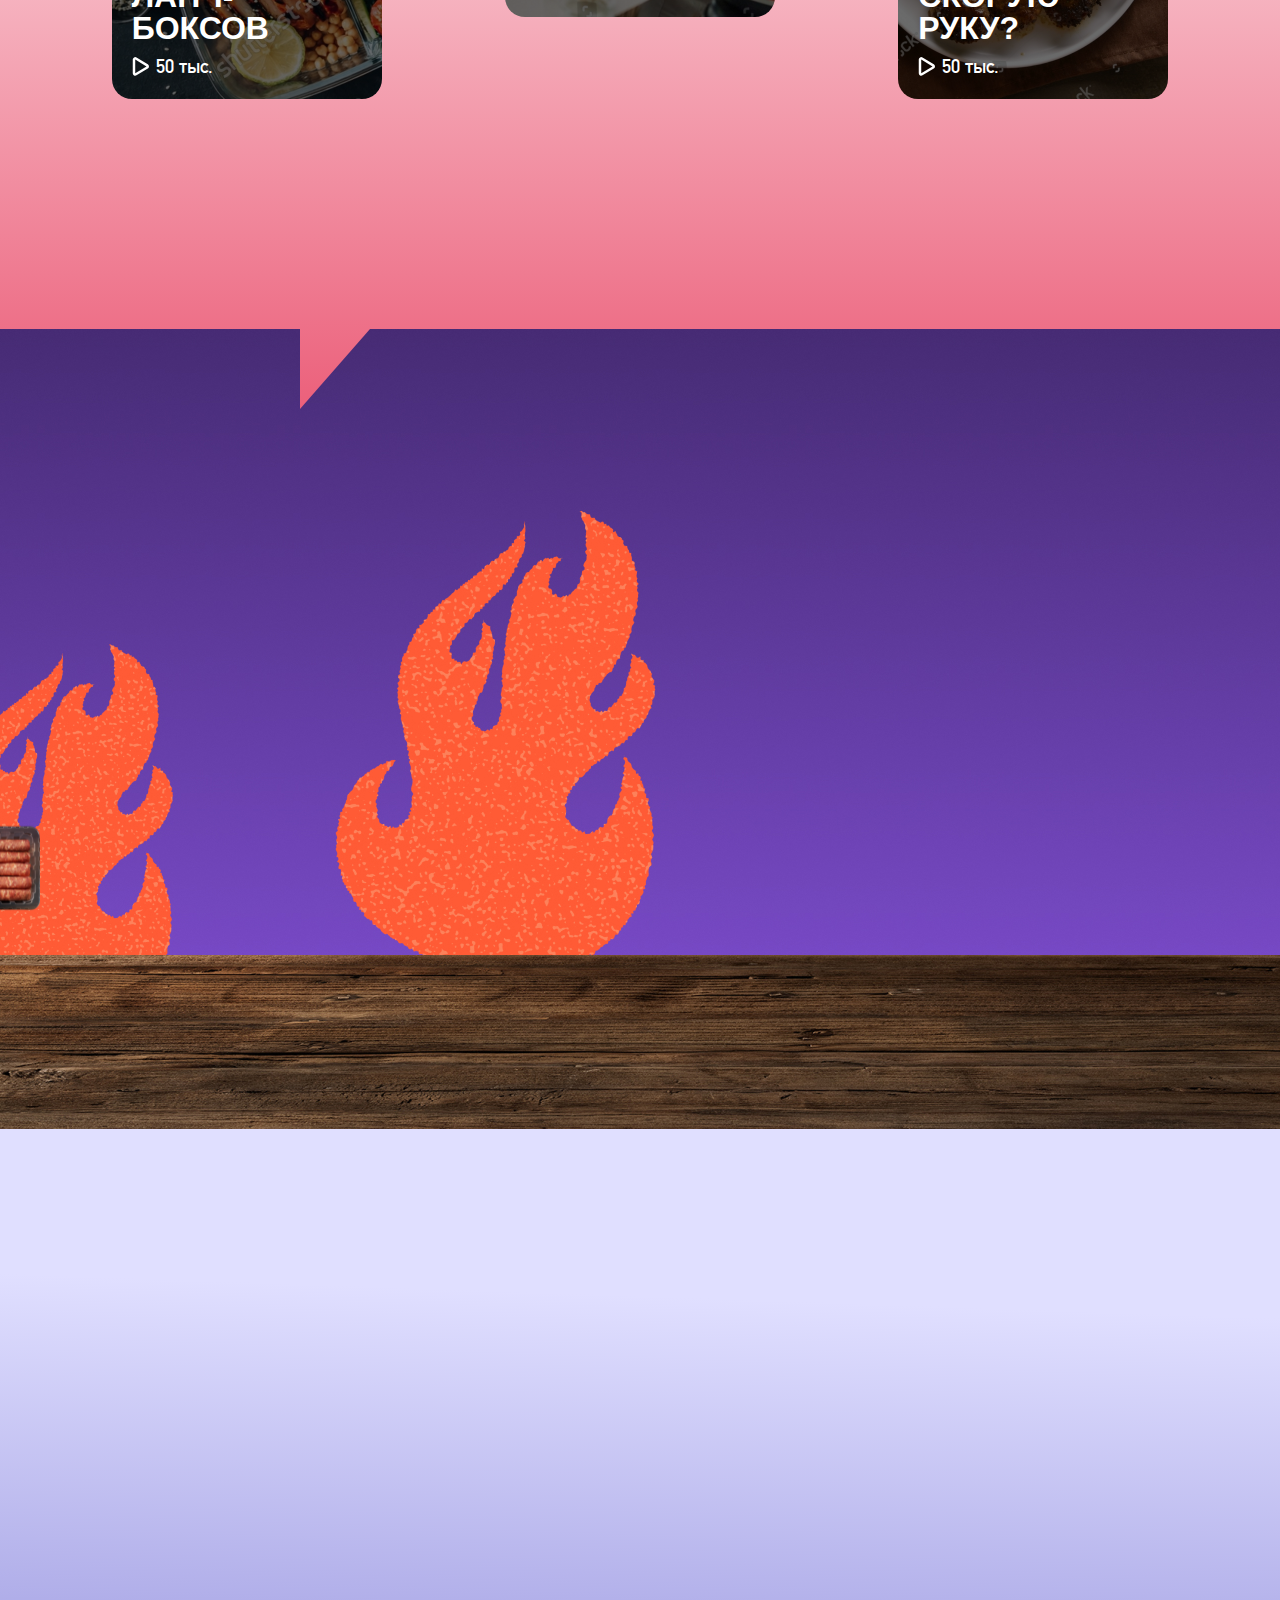
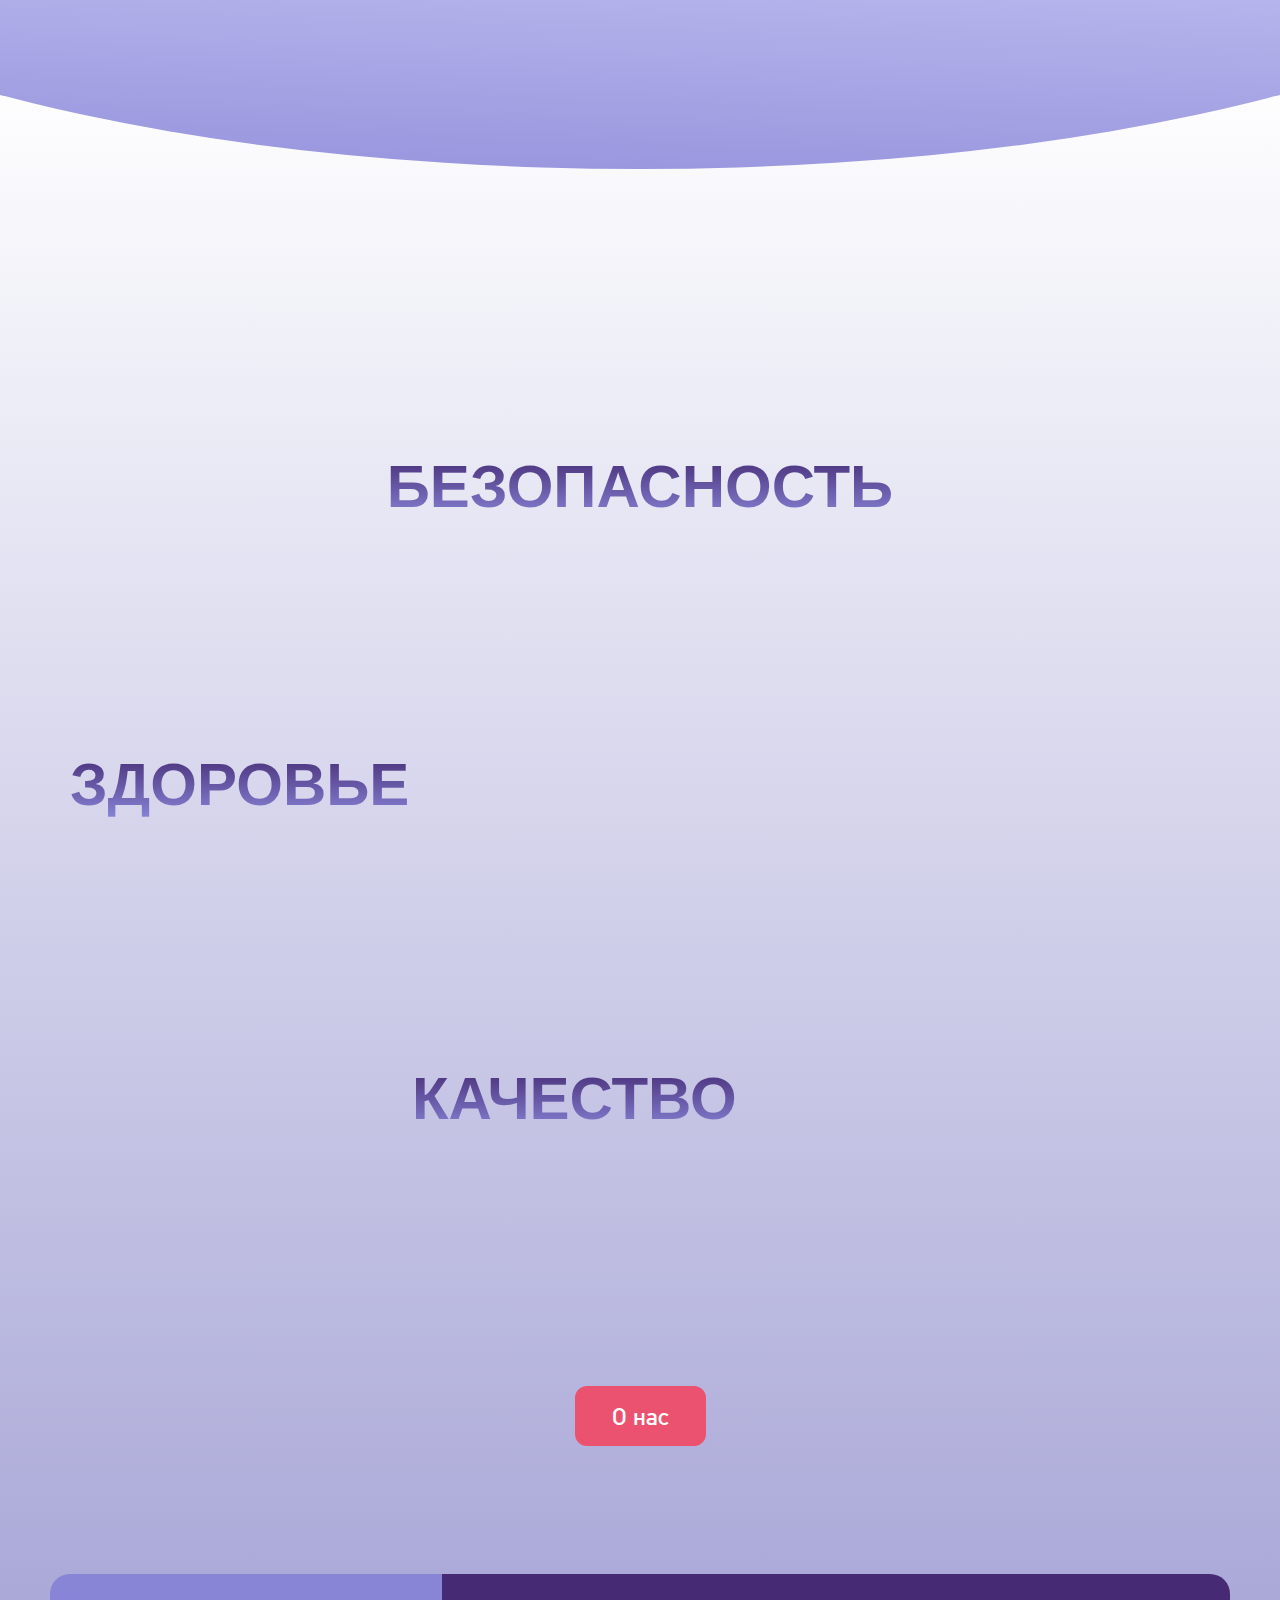
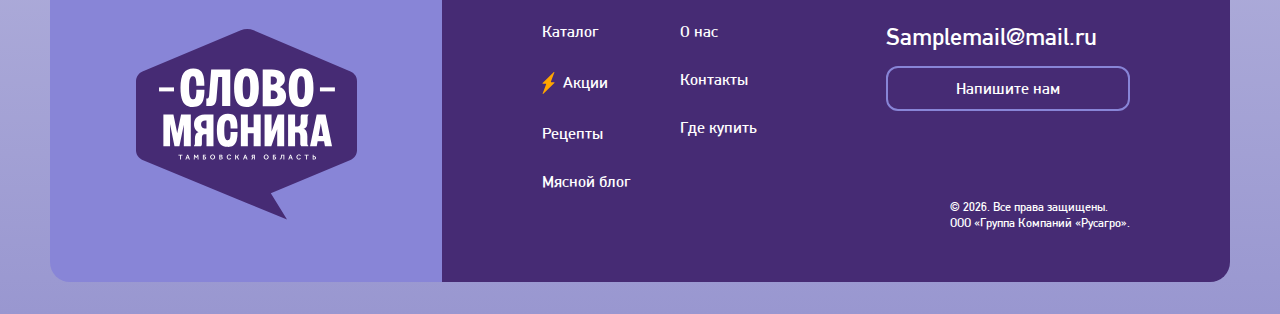
==== commit e5b47437: "home" ====
--- a/index.html
+++ b/index.html
@@ -6,10 +6,15 @@
     <title>проект мясо</title>
     <link rel="stylesheet" href="/css/style.css">
     <link rel="stylesheet" href="/css/footer.css">
-    <link rel="stylesheet" href="/css/home.css">
+    <link rel="stylesheet" href="/css/home.min.css">
     <link rel="stylesheet" href="/css/header.css">
     <link rel="stylesheet" href="https://unpkg.com/swiper/swiper-bundle.min.css">
     <script src="https://cdnjs.cloudflare.com/ajax/libs/hammer.js/2.0.8/hammer.min.js"></script>
+    <link rel="stylesheet" href="https://cdnjs.cloudflare.com/ajax/libs/fancybox/3.5.7/jquery.fancybox.min.css" />
+    <script src="https://cdnjs.cloudflare.com/ajax/libs/jquery/3.5.1/jquery.min.js"></script>
+    <script src="https://cdnjs.cloudflare.com/ajax/libs/fancybox/3.5.7/jquery.fancybox.min.js"></script>
+    <link rel="stylesheet" href="https://unpkg.com/aos@next/dist/aos.css">
+    <script src="https://unpkg.com/aos@next/dist/aos.js"></script>
 </head>
 <body>
     <header class="header">
@@ -158,7 +163,7 @@
                 <div class="stores_wrapper">
                     <h2 class="story_title">истории</h2>
                     <div class="stores_bottom" id="openPopup">
-                        <div class="story_container story_container-one">
+                        <div id="stoty-1" class="story_container story_container-one">
                             <div class="story_block-top">
                                 <img src="/images/hr.svg" alt="">
                                 <img src="/images/hr.svg" alt="">
@@ -168,7 +173,7 @@
                             </div>
                             <div class="story_block-bottom">
                                 <div>
-                                    <h4>Рецепты</h4>
+                                    <h4>3 простых рецепта для ланч-боксов </h4>
                                 </div>
                                 <div>
                                     <img src="/images/play.svg" alt="">
@@ -176,7 +181,7 @@
                                 </div>
                             </div>
                         </div>
-                        <div class="story_container story_container-two">
+                        <div id="stoty-2" class="story_container story_container-two">
                             <div class="story_block-top">
                                 <img src="/images/hr.svg" alt="">
                                 <img src="/images/hr.svg" alt="">
@@ -186,7 +191,7 @@
                             </div>
                             <div class="story_block-bottom">
                                 <div>
-                                    <h4>Рецепты</h4>
+                                    <h4>Для тех кто следит за фигурой </h4>
                                 </div>
                                 <div>
                                     <img src="/images/play.svg" alt="">
@@ -194,7 +199,7 @@
                                 </div>
                             </div>
                         </div>
-                        <div class="story_container story_container-three">
+                        <div id="stoty-3" class="story_container story_container-three">
                             <div class="story_block-top">
                                 <img src="/images/hr.svg" alt="">
                                 <img src="/images/hr.svg" alt="">
@@ -204,7 +209,7 @@
                             </div>
                             <div class="story_block-bottom">
                                 <div>
-                                    <h4>Рецепты</h4>
+                                    <h4>Сытный обед на скорую руку?</h4>
                                 </div>
                                 <div>
                                     <img src="/images/play.svg" alt="">
@@ -239,22 +244,39 @@
                             <div class="swiper-container popup_slider_container">
                                 <div class="swiper-wrapper">
                                     <div class="swiper-slide swiper-slide-3 popup_item" id="story_slide-1" data-video="/video/1109668_Stairs_Standard_1280x720.mp4">
-                                        <h4>Заголовок для рецепта</h4>
+                                        <a href="/images/storis/s1/1.jpg" data-fancybox="gallery">
+                                            <img src="/images/storis/s1/1.jpg" alt="">
+                                        </a>
                                     </div>
                                     <div class="swiper-slide swiper-slide-3 popup_item" id="story_slide-2" data-video="/video/1109668_Stairs_Standard_1280x720.mp4">
-                                        <h4>Заголовок для рецепта</h4>
+                                        <a href="/images/storis/s1/2.jpg" data-fancybox="gallery">
+                                            <img src="/images/storis/s1/2.jpg" alt="">
+                                        </a>
                                     </div>
                                     <div class="swiper-slide swiper-slide-3 popup_item" id="story_slide-3" data-video="/video/1109668_Stairs_Standard_1280x720.mp4">
-                                        <h4>Заголовок для рецепта</h4>
+                                        <a href="/images/storis/s1/3.jpg" data-fancybox="gallery">
+                                            <img src="/images/storis/s1/3.jpg" alt="">
+                                        </a>
                                     </div>
                                     <div class="swiper-slide swiper-slide-3 popup_item" id="story_slide-4" data-video="/video/1109668_Stairs_Standard_1280x720.mp4">
-                                        <h4>Заголовок для рецепта</h4>
+                                        <a href="/images/storis/s1/4.jpg" data-fancybox="gallery">
+                                            <img src="/images/storis/s1/4.jpg" alt="">
+                                        </a>
                                     </div>
                                     <div class="swiper-slide swiper-slide-3 popup_item" id="story_slide-5" data-video="/video/1109668_Stairs_Standard_1280x720.mp4">
-                                        <h4>Заголовок для рецепта</h4>
+                                        <a href="/images/storis/s1/5.jpg" data-fancybox="gallery">
+                                            <img src="/images/storis/s1/5.jpg" alt="">
+                                        </a>
                                     </div>
                                     <div class="swiper-slide swiper-slide-3 popup_item" id="story_slide-6" data-video="/video/1109668_Stairs_Standard_1280x720.mp4">
-                                        <h4>Заголовок для рецепта</h4>
+                                        <a href="/images/storis/s1/6.jpg" data-fancybox="gallery">
+                                            <img src="/images/storis/s1/6.jpg" alt="">
+                                        </a>
+                                    </div>
+                                    <div class="swiper-slide swiper-slide-3 popup_item" id="story_slide-6" data-video="/video/1109668_Stairs_Standard_1280x720.mp4">
+                                        <a href="/images/storis/s1/7.jpg" data-fancybox="gallery">
+                                            <img src="/images/storis/s1/7.jpg" alt="">
+                                        </a>
                                     </div>
                                 </div>
                                 <!-- Кнопки навигации -->
@@ -269,7 +291,7 @@
         <section class="tab">
             <div class="wrapper">
                 <div class="tab_wrapper">
-                    <div class="tab_top-container">
+                    <div data-aos="fade-left" class="tab_top-container">
                         <div>
                             <h2 class="tab_title">Каталог</h2>
                         </div>
@@ -282,7 +304,7 @@
                             <button id="tab6">Кулинария</button>
                         </div>
                     </div>
-                    <div class="tab_title-container">
+                    <div data-aos="fade-right" class="tab_title-container">
                         <div class="tab_center-container">
                             <h2 id="tab-title">Гриль</h2>
                             <a href="" id="section-link" class="pink-button">Перейти в раздел</a>
@@ -303,7 +325,7 @@
         <section class="partners">
            <div class="partners-radius">
             <div class="wrapper ">
-                <div class="partners_wrapper">
+                <div data-aos="fade-left" class="partners_wrapper">
                     <div style="transition: transform 0.3s ease;">
                         <div class="grid_item-partner custom-part">
                             <img src="/images/Logo_Яндекс Лавка.svg" alt="">
@@ -346,22 +368,22 @@
                     <div class="message-flex">
                         <div>
                             <h2 class="message_heading">Безопасность</h2>
-                            <img src="images/messageCard-1.svg" alt="">
+                            <img data-aos="flip-left" src="images/messageCard-1.svg" alt="">
                         </div>
                     </div>
                     <div class="message-flex-bet">
                         <div class="mes-img">
                             <h2 class="message_heading">Здоровье</h2>
-                            <img src="images/messageCard-2.svg" alt="">
-                        </div>
-                        <div>
-                            <img class="message-logo2" src="/images/messageLogo.svg" alt="">
+                            <img data-aos="flip-right" src="images/messageCard-2.svg" alt="">
+                        </div>
+                        <div>
+                            <img data-aos="flip-right" class="message-logo2" src="/images/messageLogo.svg" alt="">
                         </div>
                     </div>
                     <div class="message-flex">
                         <div>
                             <h2 class="message_heading">Качество</h2>
-                            <img src="images/messageCard-3.svg" alt="">
+                            <img data-aos="flip-left" src="images/messageCard-3.svg" alt="">
                         </div>
                     </div>
                     <div class="message_button-container">
--- a/css/style.css
+++ b/css/style.css
@@ -126,3 +126,7 @@
     padding: 10px;
 }
 
+button {
+    cursor: pointer;
+}
+
--- a/css/home.min.css
+++ b/css/home.min.css
@@ -0,0 +1,1742 @@
+/*
+* Prefixed by https://autoprefixer.github.io
+* PostCSS: v8.4.14,
+* Autoprefixer: v10.4.7
+* Browsers: last 4 version
+*/
+
+@import url('/css/variables.css');
+
+/* hero start */
+
+.hero {
+    background: -webkit-gradient(linear, left top, left bottom, from(var(--color-purple-light)), to(rgba(135, 132, 214, 0)));
+    background: -o-linear-gradient(top, var(--color-purple-light)0%, rgba(135, 132, 214, 0) 100%);
+    background: linear-gradient(180deg, var(--color-purple-light)0%, rgba(135, 132, 214, 0) 100%);
+    padding: 158px 20px 0 20px;
+    position: absolute;
+    top: 0;
+    left: 0;
+    right: 0;
+}
+
+#sliderImage, #mainTitle, #subTitle {
+    -webkit-transition: opacity 0.5s ease-in-out;
+    -o-transition: opacity 0.5s ease-in-out;
+    transition: opacity 0.5s ease-in-out;
+    opacity: 1;
+    position: relative;
+}
+
+.fade-out {
+    -webkit-animation: fadeOut 0.5s forwards;
+            animation: fadeOut 0.5s forwards;
+}
+
+.fade-in {
+    -webkit-animation: fadeIn 0.5s forwards;
+            animation: fadeIn 0.5s forwards;
+}
+
+@-webkit-keyframes fadeOut {
+    0% {
+        opacity: 1;
+        -webkit-transform: translateX(0);
+                transform: translateX(0);
+    }
+    100% {
+        opacity: 0;
+        -webkit-transform: translateX(-100px);
+                transform: translateX(-100px);
+    }
+}
+
+@keyframes fadeOut {
+    0% {
+        opacity: 1;
+        -webkit-transform: translateX(0);
+                transform: translateX(0);
+    }
+    100% {
+        opacity: 0;
+        -webkit-transform: translateX(-100px);
+                transform: translateX(-100px);
+    }
+}
+
+@-webkit-keyframes fadeIn {
+    0% {
+        opacity: 0;
+        -webkit-transform: translateX(100px);
+                transform: translateX(100px);
+    }
+    100% {
+        opacity: 1;
+        -webkit-transform: translateX(0);
+                transform: translateX(0);
+    }
+}
+
+@keyframes fadeIn {
+    0% {
+        opacity: 0;
+        -webkit-transform: translateX(100px);
+                transform: translateX(100px);
+    }
+    100% {
+        opacity: 1;
+        -webkit-transform: translateX(0);
+                transform: translateX(0);
+    }
+}
+
+
+.hero_container > :last-child {
+    background: url('../images/bgHero.jpg') center/cover no-repeat;
+    border-radius: 70% 20px 20px 0;
+}
+
+.hero_container {
+    display: -webkit-box;
+    display: -ms-flexbox;
+    display: flex;
+    background: -webkit-gradient(linear, left top, right top, from(var(--color-purple-dark)), to(#8451DA));
+    background: -o-linear-gradient(left, var(--color-purple-dark), #8451DA);
+    background: linear-gradient(to right, var(--color-purple-dark), #8451DA);
+    border-radius: 20px !important;
+    -webkit-box-pack: justify;
+        -ms-flex-pack: justify;
+            justify-content: space-between;
+    overflow: hidden;
+}
+
+.hero_left-block h1 {
+    font-family: var(--font-family);
+    font-weight: 700;
+    font-size: 88px;
+    line-height: 110%;
+    text-transform: uppercase;
+    color: var(--color-white);
+    margin-bottom: 11px;
+    max-width: 500px;
+}
+
+.hero_left-block h2 {
+    font-family: var(--font-family);
+    font-weight: 700;
+    font-size: 40px;
+    line-height: 120%;
+    text-transform: uppercase;
+    color: var(--color-white);
+    margin-bottom: 36px;
+    max-width: 500px;
+}
+
+.hero_left-block {
+    padding: 60px 0 120px 54px;
+    display: -webkit-box;
+    display: -ms-flexbox;
+    display: flex;
+    -webkit-box-orient: vertical;
+    -webkit-box-direction: normal;
+        -ms-flex-direction: column;
+            flex-direction: column;
+    -webkit-box-pack: justify;
+        -ms-flex-pack: justify;
+            justify-content: space-between;
+}
+
+.hero_right-block {
+    display: -webkit-box;
+    display: -ms-flexbox;
+    display: flex;
+    -webkit-box-orient: vertical;
+    -webkit-box-direction: normal;
+        -ms-flex-direction: column;
+            flex-direction: column;
+    -webkit-box-pack: justify;
+        -ms-flex-pack: justify;
+            justify-content: space-between;
+    -webkit-box-align: end;
+        -ms-flex-align: end;
+            align-items: flex-end;
+}
+
+.hero_button-container button {
+    border: none;
+    background: transparent;
+}
+
+.hero_button-container {
+    padding: 20px 20px 0 0;
+}
+
+#sliderImage {
+    width: 100%;
+    padding: 0 20px;
+    -webkit-transition: -webkit-transform 0.3s ease;
+    transition: -webkit-transform 0.3s ease;
+    -o-transition: transform 0.3s ease;
+    transition: transform 0.3s ease;
+    transition: transform 0.3s ease, -webkit-transform 0.3s ease;
+}
+
+#sliderImage:hover {
+    -webkit-transform: scale(1.05);
+        -ms-transform: scale(1.05);
+            transform: scale(1.05);
+}
+
+@media screen and (max-width: 1136px) {
+    .hero_left-block h1 {
+        font-size: 60px;
+    }
+
+    .hero_left-block h2 {
+        font-size: 32px;
+    }
+}
+
+@media screen and (max-width: 767px) {
+    .hero_right-block {
+        display: none;
+    }
+
+    #dotsContainer {
+        position: relative;
+        -webkit-transform: translateX(0%)!important;
+            -ms-transform: translateX(0%)!important;
+                transform: translateX(0%)!important;
+        display: -webkit-box;
+        display: -ms-flexbox;
+        display: flex;
+        -webkit-box-pack: center;
+            -ms-flex-pack: center;
+                justify-content: center;
+        
+    }
+
+    .dot, .dot.active {
+        background-color: rgba(199, 199, 199, 1)!important;
+    }
+
+    #hero_link {
+        font-size: 20px;
+        max-width: 200px;
+    }
+}
+
+@media screen and (max-width: 432px) {
+    .hero_container  {
+        background: url('../images/mobHeroBg.jpg') center/cover no-repeat;
+        min-height: 425px;
+    }
+
+    .hero_left-block h1 {
+        font-size: 36px;
+    }
+
+    .hero_left-block h2 {
+        font-size: 16px;
+    }
+
+    .hero_left-block {
+        padding: 50px 30px 20px 30px;
+    }
+
+    #dotsContainer {
+        top: 0!important;
+        width: 100%;
+    }
+
+    #hero_link {
+        margin-top: 80px;
+    }
+
+    .hero_left-block {
+        width: 100%;
+    }
+
+}
+
+.hero_left-block a {
+    max-width: 245px;
+}
+
+.dots_wrapper {
+    margin-top: 50px;
+}
+
+.dot {
+    display: inline-block;
+    
+    height: 5px;
+    margin: 0 5px;
+    
+    border-radius: 20px;
+    cursor: pointer;
+    background-color: #8885D7;
+    width: 20px;
+}
+
+#dotsContainer {
+    position: relative;
+    -webkit-transform: translateX(100%);
+        -ms-transform: translateX(100%);
+            transform: translateX(100%);
+    z-index: 12;
+    top: 20%;
+}
+
+.dot.active {
+    background-color: #462B74;
+    width: 50px;
+}
+
+
+/* hero end */
+
+/* tab start */
+
+.tab {
+    background: -webkit-gradient(linear, left top, left bottom, from(var(--color-purple-dark)), to(#8451DA)) no-repeat center center / cover;
+    background: -o-linear-gradient(top, var(--color-purple-dark) 0%, #8451DA 100%) no-repeat center center / cover;
+    background: linear-gradient(180deg, var(--color-purple-dark) 0%, #8451DA 100%) no-repeat center center / cover;
+    background-image: url('../images/bgtab2.jpg');
+    min-height: 800px;
+    padding: 116px 20px 0 20px;
+    margin-top: -150px;
+    -webkit-clip-path: polygon(300px 80px, 370px 0, 100% 0, 100% 100%, 0 100%, 0 0, 300px 0);
+            clip-path: polygon(300px 80px, 370px 0, 100% 0, 100% 100%, 0 100%, 0 0, 300px 0);}
+
+.tab::after {
+    content: "";
+    background-color: var(--color-pink);
+    -webkit-clip-path: polygon(50% 0%, 0 0, 50% 100%);
+            clip-path: polygon(50% 0%, 0 0, 50% 100%);
+    position: absolute;
+    top: 0;
+}
+
+.tab_top-container {
+    display: -webkit-box;
+    display: -ms-flexbox;
+    display: flex;
+    -webkit-box-align: center;
+        -ms-flex-align: center;
+            align-items: center;
+    -webkit-box-pack: justify;
+        -ms-flex-pack: justify;
+            justify-content: space-between;
+    margin-bottom: 113px;
+    gap: 100px;
+}
+
+.tab_top-container > :last-child {
+    display: -webkit-box;
+    display: -ms-flexbox;
+    display: flex;
+    -webkit-box-align: center;
+        -ms-flex-align: center;
+            align-items: center;
+    gap: 16px;
+    -ms-flex-wrap: wrap;
+        flex-wrap: wrap;
+}
+
+.tab_top-container > :last-child button {
+    border: 2px solid var(--color-purple-super-light);
+    border-radius: 16px;
+    padding: 10px 24px;
+    background-color: transparent;
+    font-family: var(--third-family);
+    font-weight: 500;
+    font-size: 16px;
+    color: var(--color-purple-super-light);
+    -webkit-transition: -webkit-transform 0.3s ease;
+    transition: -webkit-transform 0.3s ease;
+    -o-transition: transform 0.3s ease;
+    transition: transform 0.3s ease;
+    transition: transform 0.3s ease, -webkit-transform 0.3s ease; /* Добавляем плавный переход для трансформации */
+}
+
+.tab_top-container > :last-child button:hover {
+    -webkit-animation: wobble 0.5s;
+            animation: wobble 0.5s; /* Добавляем анимацию покачивания при наведении */
+}
+
+@-webkit-keyframes wobble {
+    0%, 100% {
+        -webkit-transform: rotate(0deg);
+                transform: rotate(0deg);
+    }
+    25% {
+        -webkit-transform: rotate(-5deg);
+                transform: rotate(-5deg);
+    }
+    75% {
+        -webkit-transform: rotate(5deg);
+                transform: rotate(5deg);
+    }
+}
+
+@keyframes wobble {
+    0%, 100% {
+        -webkit-transform: rotate(0deg);
+                transform: rotate(0deg);
+    }
+    25% {
+        -webkit-transform: rotate(-5deg);
+                transform: rotate(-5deg);
+    }
+    75% {
+        -webkit-transform: rotate(5deg);
+                transform: rotate(5deg);
+    }
+}
+
+.tab_title {
+    font-family: var(--font-family);
+    font-weight: 700;
+    font-size: 48px;
+    line-height: 110%;
+    text-transform: uppercase;
+    color: var(--color-purple-super-light);
+    margin-top: 17px;
+}
+
+.tab_center-container {
+    display: -webkit-box;
+    display: -ms-flexbox;
+    display: flex;
+    -webkit-box-orient: vertical;
+    -webkit-box-direction: normal;
+        -ms-flex-direction: column;
+            flex-direction: column;
+    -webkit-box-align: start;
+        -ms-flex-align: start;
+            align-items: flex-start;
+}
+
+.tab_center-container h2 {
+    font-family: var(--font-family);
+    font-weight: 700;
+    font-size: 80px;
+    line-height: 100%;
+    text-transform: uppercase;
+    color: var(--color-white);
+}
+
+.tab_img-container {
+    display: -webkit-box;
+    display: -ms-flexbox;
+    display: flex;
+    gap: 50px;
+    -webkit-box-align: end;
+        -ms-flex-align: end;
+            align-items: end;
+}
+
+.tab_img-container-top {
+    display: -webkit-box;
+    display: -ms-flexbox;
+    display: flex;
+}
+
+.tab_img-container-top > :last-child {
+    margin-left: -230px;
+    margin-bottom: -100px;
+}
+
+.tab_img-container-bottom img {
+    margin-bottom: -50px;
+}
+
+.activeTab {
+    background-color: var(--color-purple-super-light)!important;
+    color: var(--color-purple-dark)!important;
+}
+
+#bottom-img, #top-img-1, #top-img-2 {
+    width: 100%;
+
+}
+
+#top-img-1 {
+    max-width: 456px;
+}
+
+#top-img-2 {
+    max-width: 436px;
+}
+
+.tab_title-container {
+    margin-left: 50vw;
+}
+
+@media screen and (max-width: 767px) {
+    .tab_title-container {
+        margin-left: 0;
+    }
+}
+
+@media screen and (max-width: 1198px) {
+    .tab_img-container-top > :last-child {
+        margin-left: -300px;
+        margin-bottom: -100px;
+    }
+
+    .tab {
+        padding-bottom: 150px;
+    }
+
+    .tab_img-container {
+        gap: 0;
+        -webkit-box-pack: center;
+            -ms-flex-pack: center;
+                justify-content: center;
+        padding-top: 100px;
+    }
+
+    .tab_center-container {
+        display: -webkit-box;
+        display: -ms-flexbox;
+        display: flex;
+        -webkit-box-orient: vertical;
+        -webkit-box-direction: normal;
+            -ms-flex-direction: column;
+                flex-direction: column;
+        -webkit-box-align: start;
+            -ms-flex-align: start;
+                align-items: flex-start;
+        margin-right: 0;
+    }
+
+
+    .tab_center-container h2 {
+        font-size: 50px;
+    }
+
+
+}
+
+@media screen and (max-width: 951px) {
+    
+    .tab_img-container-bottom {
+        display: none;
+    }
+
+    .tab_top-container > :first-child {
+        display: none;
+    }
+}
+
+@media screen and (max-width: 526px) {
+
+    #top-img-2 {
+        display: none;
+    }
+    
+}
+
+/* tab end */
+
+/* partners start */
+
+.partners {
+    
+    z-index: 2;
+    position: relative;
+    overflow: hidden;
+
+    /* background: url('../images/bgP.svg') top / contain no-repeat; */
+ 
+}
+
+.partners-radius {
+    background: -o-linear-gradient(88deg, #8784D6 -13.2%, #E0DFFF 71.57%);
+    background: linear-gradient(2deg, #8784D6 -13.2%, #E0DFFF 71.57%);
+    padding: 15px 20px 200px 20px;
+    width: 2000px;
+    border-radius: 0 0 100% 100%;
+    position: relative;
+    left: 50%; /* Сдвигаем элемент на 50% */
+    -webkit-transform: translateX(-50%);
+        -ms-transform: translateX(-50%);
+            transform: translateX(-50%);
+}
+
+@media screen and (max-width: 1040px) {
+    .partners-radius {
+        background: url('/images/bgP.svg');
+        background-repeat: no-repeat;
+        background-size: cover;
+        background-position: center;
+        max-width: 100%;
+        border-radius: 0;
+        position: static;
+        left: 0;
+        -webkit-transform: translateX(0%);
+            -ms-transform: translateX(0%);
+                transform: translateX(0%);
+        padding: 50px 20px 100px 20px;
+        margin: 0 auto;
+      
+    }
+
+    .partners {
+        padding: 0!important;
+    }
+}
+
+.partners_wrapper {
+    display: -ms-grid;
+    display: grid;
+    -ms-grid-columns: 1fr 80px 1fr 80px 1fr;
+    grid-template-columns: repeat(3, 1fr);
+    gap: 50px;
+    -webkit-column-gap: 80px;
+       -moz-column-gap: 80px;
+            column-gap: 80px;
+
+}
+
+.grid_item-partner{
+    background-color: var(--color-white);
+    padding: 15px 20px;
+    border-radius: 20px;
+    display: -webkit-box;
+    display: -ms-flexbox;
+    display: flex;
+    -webkit-box-align: center;
+        -ms-flex-align: center;
+            align-items: center;
+    -webkit-box-pack: center;
+        -ms-flex-pack: center;
+            justify-content: center;
+    -webkit-transition: -webkit-transform 0.3s ease;
+    transition: -webkit-transform 0.3s ease;
+    -o-transition: transform 0.3s ease;
+    transition: transform 0.3s ease;
+    transition: transform 0.3s ease, -webkit-transform 0.3s ease;
+}
+
+
+
+.custom-part {
+    margin-top: 40px;
+    -webkit-transition: -webkit-transform 0.3s ease;
+    transition: -webkit-transform 0.3s ease;
+    -o-transition: transform 0.3s ease;
+    transition: transform 0.3s ease;
+    transition: transform 0.3s ease, -webkit-transform 0.3s ease;
+}
+
+
+
+.partners_wrapper div:hover {
+    -webkit-transform: scale(1.1);
+        -ms-transform: scale(1.1);
+            transform: scale(1.1); /* Увеличиваем элемент на 10% при наведении */
+}
+
+.partners_heading-container:hover {
+    -webkit-transform: none!important;
+        -ms-transform: none!important;
+            transform: none!important; 
+}
+
+.partners_heading-container {
+    background-color: var(--color-white)fff00!important;
+}
+
+.partners_heading-container::after {
+    content: "Где купить";
+    position: absolute;
+    font-family: var(--font-family);
+    font-weight: 700;
+    font-size: 72px;
+    line-height: 110%;
+    text-transform: uppercase;
+    text-align: center;
+    color: var(--color-white);
+}
+
+.partners_wrapper > :nth-child(1) {
+    -webkit-transform: rotate(1deg);
+        -ms-transform: rotate(1deg);
+            transform: rotate(1deg);
+}
+
+.partners_wrapper > :nth-child(3) {
+    -webkit-transform: rotate(-3deg);
+        -ms-transform: rotate(-3deg);
+            transform: rotate(-3deg);
+}
+
+.partners_wrapper > :nth-child(4), .partners_wrapper > :nth-child(5) {
+    -webkit-transform: rotate(-2deg);
+        -ms-transform: rotate(-2deg);
+            transform: rotate(-2deg);
+}
+
+.partners_wrapper > :nth-child(5), .partners_wrapper > :nth-child(8)  {
+    width: 80%;
+    -ms-grid-column-align: center;
+        justify-self: center;
+}
+
+.partners_wrapper > :nth-child(4) {
+    width: 80%;
+    -ms-grid-column-align: center;
+        justify-self: center;
+}
+
+.partners_wrapper > :nth-child(6) {
+    -webkit-transform: rotate(2deg);
+        -ms-transform: rotate(2deg);
+            transform: rotate(2deg);
+    width: 80%;
+    -ms-grid-column-align: center;
+        justify-self: center;
+}
+
+.partners_wrapper > :nth-child(7) {
+    -webkit-transform: rotate(-3deg);
+        -ms-transform: rotate(-3deg);
+            transform: rotate(-3deg);
+    width: 80%;
+    -ms-grid-column-align: end;
+        justify-self: end;
+}
+
+.partners_wrapper > :nth-child(9) {
+    -webkit-transform: rotate(-3deg);
+        -ms-transform: rotate(-3deg);
+            transform: rotate(-3deg);
+    width: 80%;
+}
+
+.partners_wrapper > :nth-child(8) {
+    -webkit-transform: rotate(2deg);
+        -ms-transform: rotate(2deg);
+            transform: rotate(2deg);
+}
+
+.partners_block div img {
+    width: 100%;
+}
+
+.partners_mob-title {
+    display: none;
+}
+
+
+@media screen and (max-width: 1396px) {
+    .partners {
+        padding-bottom: 200px;
+    }
+}
+
+@media screen and (max-width: 1256px) {
+    .partners {
+        padding-bottom: 250px;
+    }
+}
+
+@media screen and (max-width: 1069px) {
+    .partners_wrapper {
+        border-radius: 16px;
+        background: var(--color-white);
+    }
+
+    .partners_wrapper div {
+        -webkit-transform: rotate(0deg)!important;
+            -ms-transform: rotate(0deg)!important;
+                transform: rotate(0deg)!important;
+    }
+    
+    .partners_wrapper {
+        display: -ms-grid;
+        display: grid;
+        -ms-grid-columns: 1fr 20px 1fr;
+        grid-template-columns: repeat(2, 1fr);
+        gap: 20px;
+        -ms-grid-column-align: start;
+            justify-self: start;
+    }
+
+    .partners_wrapper > * {
+        width: 100%;
+        -ms-grid-column-align: start!important;
+            justify-self: start!important;
+    }
+
+    .partners_wrapper div img {
+        width: 100%;
+    }
+
+    .partners {
+        padding: 15px 20px 130px 20px;
+    }
+
+    .partners_wrapper > :nth-child(2) {
+        -webkit-box-ordinal-group: 0;
+            -ms-flex-order: -1;
+                order: -1; 
+    }
+    
+}
+
+@media screen and (max-width: 767px) {
+
+    .partners_wrapper > :nth-child(2) {
+        display: block;
+        -ms-grid-column-span: 2;
+        grid-column: span 2;
+        -webkit-box-ordinal-group: 0;
+            -ms-flex-order: -1;
+                order: -1; 
+    }
+
+    .partners_wrapper {
+        padding: 15px;
+        gap: 10px;
+    }
+   
+    .partners {
+        padding-bottom: 70px;
+    }
+
+    .partners_mob-title {
+        display: block;
+        font-family: var(--font-family);
+        font-weight: 700;
+        font-size: 36px;
+        line-height: 110%;
+        text-transform: uppercase;
+        color: var(--color-purple-dark);
+    }
+
+    .partners_heading-container img {
+        display: none;
+    }
+}
+
+/* partners end */
+
+/* message start */
+
+.message {
+    background: -webkit-gradient(linear, left bottom, left top, from(#9997d0), to(rgba(135, 132, 214, 0)));
+    background: -o-linear-gradient(bottom, #9997d0 0%, rgba(135, 132, 214, 0) 100%);
+    background: linear-gradient(360deg, #9997d0 0%, rgba(135, 132, 214, 0) 100%);    margin-top: -300px;
+    z-index: 1;
+    padding: 385px 20px 468px 20px;
+}
+
+.message_heading {
+    font-family: var(--font-family);
+    font-weight: 700;
+    font-size: 60px;
+    line-height: 110%;
+    text-transform: uppercase;
+    background: -webkit-gradient(linear, left top, left bottom, from(var(--color-purple-dark)), to(#8784d6));
+    background: -o-linear-gradient(top, var(--color-purple-dark) 0%, #8784d6 100%);
+    background: linear-gradient(180deg, var(--color-purple-dark) 0%, #8784d6 100%);
+    background-clip: text;
+    -webkit-background-clip: text;
+    -webkit-text-fill-color: transparent;
+}
+
+@media screen and (max-width: 833px) {
+    .message {
+        padding: 385px 20px 668px 20px;
+    }
+}
+
+/* message end */
+
+
+/* stores start */
+
+
+.swiper-button-next, .swiper-button-prev {
+    color: var(--color-white)!important;
+}
+
+.swiper-container {
+    width: 100%;
+    height: 100%;
+    overflow: hidden; /* Скрыть слайды за пределами контейнера */
+}
+
+.swiper-slide-3 {
+    width: auto; /* Убедитесь, что ширина слайдов установлена корректно */
+    display: -webkit-box!important;
+    display: -ms-flexbox!important;
+    display: flex!important;
+    padding: 20px 24px;
+    
+}
+
+.swiper-wrapper {
+    display: -webkit-box;
+    display: -ms-flexbox;
+    display: flex;
+}
+
+.swiper-button-prev, .swiper-button-next {
+    color: #000;
+}
+
+.popup-overlay {
+    display: none;
+    position: fixed;
+    top: 0;
+    left: 0;
+    width: 100%;
+    height: 100%;
+    background: rgba(0, 0, 0, 0.5);
+    z-index: 999;
+}
+.popup {
+    display: none;
+    position: fixed;
+    top: 50%;
+    left: 50%;
+    -webkit-transform: translate(-50%, -50%);
+        -ms-transform: translate(-50%, -50%);
+            transform: translate(-50%, -50%);
+    background: url('../images/popupHomeBg.jpg');
+    padding: 20px;
+    -webkit-box-shadow: 0 0 10px rgba(0, 0, 0, 0.1);
+            box-shadow: 0 0 10px rgba(0, 0, 0, 0.1);
+    z-index: 999;
+    max-width: 80%;
+    overflow: hidden;
+    padding: 15px 50px 110px 50px;
+    border-radius: 20px;
+}
+
+.popup.active, .popup-overlay.active {
+    display: block;
+}
+ 
+
+
+.close-Container {
+    display: -webkit-box;
+    display: -ms-flexbox;
+    display: flex;
+    -webkit-box-pack: end;
+        -ms-flex-pack: end;
+            justify-content: flex-end;
+    margin-bottom: 62px;
+}
+
+.popup_item img {
+    width: 100%;
+    border-radius: 12px;
+}
+
+.stores {
+    padding: 0 20px 380px 20px;
+    margin-top: 1050px;
+    background: -webkit-gradient(linear, left bottom, left top, from(var(--color-pink)), to(rgba(233, 76, 40, 0)));
+    background: -o-linear-gradient(bottom, var(--color-pink) 0%, rgba(233, 76, 40, 0) 100%);
+    background: linear-gradient(360deg, var(--color-pink) 0%, rgba(233, 76, 40, 0) 100%);
+}
+
+.story_container {
+    max-width: 270px;
+    min-height: 440px;
+    border-radius: 20px;
+    display: -webkit-box;
+    display: -ms-flexbox;
+    display: flex;
+    -webkit-box-orient: vertical;
+    -webkit-box-direction: normal;
+        -ms-flex-direction: column;
+            flex-direction: column;
+    -webkit-box-pack: justify;
+        -ms-flex-pack: justify;
+            justify-content: space-between;
+    padding: 20px;
+}
+
+.story_container-one {
+    background: -webkit-gradient(linear, left top, left bottom, from(rgba(0, 0, 0, 0.3)), to(rgba(0, 0, 0, 0.3))), 
+                url('../images/story1.jpg') no-repeat center center / cover;
+    background: -o-linear-gradient(rgba(0, 0, 0, 0.3), rgba(0, 0, 0, 0.3)), 
+                url('../images/story1.jpg') no-repeat center center / cover;
+    background: linear-gradient(rgba(0, 0, 0, 0.3), rgba(0, 0, 0, 0.3)), 
+                url('../images/story1.jpg') no-repeat center center / cover;
+}
+
+.story_container-two {
+    background: -webkit-gradient(linear, left top, left bottom, from(rgba(0, 0, 0, 0.3)), to(rgba(0, 0, 0, 0.3))), 
+                url('../images/story2.jpg') no-repeat center center / cover;
+    background: -o-linear-gradient(rgba(0, 0, 0, 0.3), rgba(0, 0, 0, 0.3)), 
+                url('../images/story2.jpg') no-repeat center center / cover;
+    background: linear-gradient(rgba(0, 0, 0, 0.3), rgba(0, 0, 0, 0.3)), 
+                url('../images/story2.jpg') no-repeat center center / cover;
+    position: relative;
+    bottom: 82px;
+}
+
+.story_container-three {
+    background: -webkit-gradient(linear, left top, left bottom, from(rgba(0, 0, 0, 0.3)), to(rgba(0, 0, 0, 0.3))), 
+                url('../images/story3.jpg') no-repeat center center / cover;
+    background: -o-linear-gradient(rgba(0, 0, 0, 0.3), rgba(0, 0, 0, 0.3)), 
+                url('../images/story3.jpg') no-repeat center center / cover;
+    background: linear-gradient(rgba(0, 0, 0, 0.3), rgba(0, 0, 0, 0.3)), 
+                url('../images/story3.jpg') no-repeat center center / cover;
+}
+
+.story_block-top {
+    display: -webkit-box;
+    display: -ms-flexbox;
+    display: flex;
+    -webkit-box-align: start;
+        -ms-flex-align: start;
+            align-items: flex-start;
+    gap: 10px;
+}
+
+.story_block-top hr {
+    -webkit-transform: rotate(90deg);
+        -ms-transform: rotate(90deg);
+            transform: rotate(90deg);
+    height: 30px;
+    width: 2px;
+    border-radius: 1px;
+}
+
+.story_block-bottom {
+    display: -webkit-box;
+    display: -ms-flexbox;
+    display: flex;
+    -webkit-box-orient: vertical;
+    -webkit-box-direction: normal;
+        -ms-flex-direction: column;
+            flex-direction: column;
+    gap: 10px;
+}
+
+.story_block-bottom > :first-child h4 {
+    font-family: var(--font-family);
+    font-weight: 700;
+    font-size: 32px;
+    line-height: 100%;
+    text-transform: uppercase;
+    color: var(--color-white);
+}
+
+.story_block-bottom > :last-child {
+    display: -webkit-box;
+    display: -ms-flexbox;
+    display: flex;
+    gap: 7px;
+    -webkit-box-align: center;
+        -ms-flex-align: center;
+            align-items: center;
+}
+
+.story_block-bottom > :last-child p {
+    font-family: var(--second-family);
+    font-weight: 700;
+    font-size: 19px;
+    line-height: 130%;
+    color: var(--color-white);
+}
+
+.stores_bottom {
+    display: -webkit-box;
+    display: -ms-flexbox;
+    display: flex;
+    -ms-flex-pack: distribute;
+        justify-content: space-around;
+}
+
+.story_title {
+    font-family: var(--font-family);
+    font-weight: 700;
+    font-size: 48px;
+    line-height: 100%;
+    text-transform: uppercase;
+    color: var(--color-pink);
+    display: inline-block;
+    margin-left: -57px;
+    -webkit-transform: rotate(90deg);
+        -ms-transform: rotate(90deg);
+            transform: rotate(90deg);
+}
+
+
+@media screen and (max-width: 896px) {
+    .story_container-two {
+        position: relative;
+        bottom: 0px;
+    }
+
+    .stores_bottom {
+        gap: 44px;
+    }
+
+    .stores {
+        padding: 0 20px 250px 20px;
+    }
+
+    .popup {
+        padding: 15px 50px 50px 50px;
+    }
+
+    .close-Container {
+        margin-bottom: 0px;
+    }
+
+    .story_title {
+        display: none;
+    }
+
+    .stores_wrapper {
+        overflow-x: scroll;
+        overflow-y: hidden;
+    }
+
+    .stores_wrapper::-webkit-scrollbar {
+    display: none;  /* Safari and Chrome */
+}
+}
+
+
+.custom-popup {
+    display: none;
+    position: fixed;
+    top: 0;
+    left: 0;
+    width: 100%;
+    height: 100%;
+    background: rgba(0, 0, 0, 0.8);
+    -webkit-box-pack: center;
+        -ms-flex-pack: center;
+            justify-content: center;
+    -webkit-box-align: center;
+        -ms-flex-align: center;
+            align-items: center;
+    z-index: 1000;
+}
+
+.custom-popup-content {
+    background: transparent;
+    padding: 20px;
+    border-radius: 10px;
+    width: 100%;
+}
+
+.video-container {
+    max-width: 80%;
+    height: 80%;
+}
+
+.flex-video {
+    display: -webkit-box;
+    display: -ms-flexbox;
+    display: flex;
+    -webkit-box-pack: center;
+        -ms-flex-pack: center;
+            justify-content: center;
+}
+
+.custom-close-btn {
+    position: absolute;
+    top: 10px;
+    right: 10px;
+    cursor: pointer;
+}
+
+@media screen and (max-width: 1043px) {
+    .stores {
+        margin-top: 1100px;
+    }
+}
+
+@media screen and (max-width: 992px) {
+    .stores {
+        margin-top: 1000px;
+    }
+}
+
+@media screen and (max-width: 767px) {
+    .stores {
+        margin-top: 2000px;
+    }
+}
+
+@media screen and (max-width: 699px) {
+    .stores {
+        margin-top: 1900px;
+    }
+}
+
+@media screen and (max-width: 653px) {
+    .stores {
+        margin-top: 1800px;
+    }
+}
+
+@media screen and (max-width: 600px) {
+    .stores {
+        margin-top: 1700px;
+    }
+}
+
+@media screen and (max-width: 538px) {
+    .stores {
+        margin-top: 1600px;
+    }
+}
+
+@media screen and (max-width: 545px) {
+    .stores {
+        margin-top: 1550px;
+    }
+}
+
+@media screen and (max-width: 490px) {
+    .stores {
+        margin-top: 1450px;
+    }
+}
+
+
+
+video {
+    width: 100%;
+    height: auto;
+    max-height: 100%;
+    border-radius: 20px;
+  }
+
+/* stores end */
+
+
+/* slider start */
+
+.slide-content > :first-child {
+    display: -webkit-box;
+    display: -ms-flexbox;
+    display: flex;
+    -webkit-box-align: center;
+        -ms-flex-align: center;
+            align-items: center;
+    -webkit-box-pack: justify;
+        -ms-flex-pack: justify;
+            justify-content: space-between;
+
+}
+
+.slide-content > :last-child  {
+    max-width: 382px;
+}
+
+.swiper-wrapper_left {
+    position: relative;
+    right: 130px;
+    display: -webkit-box;
+    display: -ms-flexbox;
+    display: flex;
+    -webkit-box-align: center;
+        -ms-flex-align: center;
+            align-items: center;
+}
+
+.my-swiper-container-1 {
+    width: 100%;
+    height: 100%;
+}
+.my-swiper-slide {
+    background-color: #8784d6;
+    -webkit-transition: -webkit-transform 0.3s ease;
+    transition: -webkit-transform 0.3s ease;
+    -o-transition: transform 0.3s ease;
+    transition: transform 0.3s ease;
+    transition: transform 0.3s ease, -webkit-transform 0.3s ease;
+    border-radius: 20px;
+    padding: 30px 30px 50px 30px;
+}
+
+.my-swiper-slide-active {
+    background: #462b74;
+    -webkit-transform: scale(1.2);
+        -ms-transform: scale(1.2);
+            transform: scale(1.2);
+    border-radius: 20px;
+    min-height: 300px;
+    padding: 30px;
+    
+}
+.my-swiper-slide-next, .my-swiper-slide-prev {
+    -webkit-transform: scale(0.8);
+        -ms-transform: scale(0.8);
+            transform: scale(0.8); /* Уменьшение соседних слайдов */
+}
+
+.swiper-wrapper-my {
+    display: -webkit-box;
+    display: -ms-flexbox;
+    display: flex;
+}
+
+.slider_top {
+    display: -webkit-box;
+    display: -ms-flexbox;
+    display: flex;
+    -webkit-box-align: center;
+        -ms-flex-align: center;
+            align-items: center;
+    gap: 50px;
+}
+
+.slider {
+    margin-top: 58px;
+    overflow: hidden;
+}
+
+.slider_wrapper {
+    display: -webkit-box;
+    display: -ms-flexbox;
+    display: flex;
+    -webkit-box-align: center;
+        -ms-flex-align: center;
+            align-items: center;
+    gap: 30px;
+}
+
+.slider_title {
+    font-family: var(--font-family);
+    font-weight: 700;
+    font-size: 80px;
+    line-height: 100%;
+    text-transform: uppercase;
+    background: -webkit-gradient(linear, left top, left bottom, from(var(--color-purple-dark)), to(#8784d6));
+    background: -o-linear-gradient(top, var(--color-purple-dark) 0%, #8784d6 100%);
+    background: linear-gradient(180deg, var(--color-purple-dark) 0%, #8784d6 100%);
+    background-clip: text;
+    -webkit-background-clip: text;
+    -webkit-text-fill-color: transparent;
+}
+
+@media screen and (max-width: 1218px) {
+    .slider_title  {
+        font-size: 60px;
+    }
+}
+
+@media screen and (max-width: 1145px) {
+    .slider_title  {
+        font-size: 40px;
+    }
+}
+
+@media screen and (max-width: 1074px) {
+    .slider_wrapper {
+        -webkit-box-orient: vertical;
+        -webkit-box-direction: normal;
+            -ms-flex-direction: column;
+                flex-direction: column;
+        gap: 40px;
+    }
+
+    .slider_title br {
+        display: none;
+    }
+
+    .swiper-wrapper_left {
+        position: relative;
+        right: 0px;
+    }
+}
+
+@media screen and (max-width: 1145px) {
+    .slider_title  {
+        font-size: 40px;
+    }
+}
+
+@media screen and (max-width: 1042px) {
+    .swiper-wrapper_left {
+        -webkit-box-orient: vertical;
+        -webkit-box-direction: normal;
+            -ms-flex-direction: column;
+                flex-direction: column;
+        gap: 20px;
+    }
+
+    .my-swiper-slide  {
+        background-color: var(--color-purple-dark);
+        
+    }
+
+    .slider_wrapper {
+        -webkit-box-align: start;
+            -ms-flex-align: start;
+                align-items: flex-start;
+    }
+}
+
+
+
+/* slider end */
+
+
+
+
+
+
+
+.message-flex {
+    display: -webkit-box;
+    display: -ms-flexbox;
+    display: flex;
+    -webkit-box-pack: center;
+        -ms-flex-pack: center;
+            justify-content: center;
+}
+
+.message-flex-bet {
+    display: -webkit-box;
+    display: -ms-flexbox;
+    display: flex;
+    -webkit-box-align: center;
+        -ms-flex-align: center;
+            align-items: center;
+    -webkit-box-pack: justify;
+        -ms-flex-pack: justify;
+            justify-content: space-between;
+    gap: 20px;
+}
+
+.message-flex div img {
+    width: 100%;
+    -webkit-transition: scale 0.3s ease;
+    -o-transition: scale 0.3s ease;
+    transition: scale 0.3s ease;
+}
+
+.message-flex div img:hover {
+    scale: 1.05;
+}
+
+.message_wrapper {
+    padding: 0 20px;
+}
+
+.mes-img-hov img:hover {
+    -webkit-transform: scale();
+        -ms-transform: scale();
+            transform: scale();
+}
+
+.mes-img img {
+    width: 100%;
+    -webkit-transition: scale 0.3s ease;
+    -o-transition: scale 0.3s ease;
+    transition: scale 0.3s ease;
+}
+
+.mes-img img:hover {
+    scale: 1.05;
+}
+
+#dotsContainer2 {
+    bottom: 40px;
+    position: relative;
+}
+
+@media screen and (max-width: 919px) {
+    .message-logo2 {
+        display: none;
+    }
+
+    .message-flex-bet {
+        display: -webkit-box;
+        display: -ms-flexbox;
+        display: flex;
+        -webkit-box-align: center;
+            -ms-flex-align: center;
+                align-items: center;
+        -webkit-box-pack: center;
+            -ms-flex-pack: center;
+                justify-content: center;
+        gap: 20px;
+    }
+}
+
+.hero1 {
+    background: url('../images/herotestbg.svg')     top/contain no-repeat;
+    min-height: 504px;
+}
+
+.hero_button-container {
+    display: -webkit-box;
+    display: -ms-flexbox;
+    display: flex;
+    -webkit-box-pack: end;
+        -ms-flex-pack: end;
+            justify-content: flex-end;
+}
+
+.hero_left-block {
+    padding-top: 0;
+}
+
+#dotsContainer {
+    position: relative;
+    -webkit-transform: translateX(0%);
+        -ms-transform: translateX(0%);
+            transform: translateX(0%);
+    z-index: 12;
+    top: 20%;
+}
+
+#subTitle2 {
+    max-width: 300px;
+}
+
+@media screen and (max-width: 1146px) {
+    #dotsContainer2 {
+        bottom: 40px;
+    }
+}
+
+@media screen and (max-width: 1050px) {
+    #dotsContainer2 {
+        bottom: 70px;
+    }
+
+    #subTitle {
+        max-width: 350px;
+    }
+
+    .hero_left-block h2 {
+        margin-bottom: 30px;
+    }
+
+    
+}
+
+@media screen and (max-width: 977px) {
+    .hero_left-block h1 {
+        font-size: 50px;
+    }
+
+    .slider {
+        margin-top: -50px;
+    }
+
+    .hero_left-block h2 {
+        font-size: 22px;
+    }
+
+    #dotsContainer2 {
+        bottom: 120px;
+    }
+}
+
+@media screen and (max-width: 881px) {
+    #dotsContainer2 {
+        bottom: 150px;
+    }
+}
+
+@media screen and (max-width: 856px) {
+    .slider {
+        margin-top: -90px;
+    }
+}
+
+@media screen and (max-width: 802px) {
+    #subTitle {
+        max-width: 320px;
+    }
+
+    #dotsContainer2 {
+        bottom: 180px;
+    }
+
+    #hero_link {
+        font-size: 18px;
+        padding: 8px 33px;
+    }
+
+    
+}
+
+.hero_container {
+    display: none;
+}
+
+
+@media screen and (max-width: 767px) {
+    .hero1 {
+        display: none;
+    }
+
+    #dotsContainer2 {
+        display: none;
+    }
+
+    .hero_container {
+        display: block;
+    }
+
+    .slider {
+        margin-top: 40px;
+    }
+
+    #dotsContainer {
+        bottom: 0px;
+    }
+
+
+
+    .hero_left-block {
+        padding: 60px 60px 20px 54px;
+        display: -webkit-box;
+        display: -ms-flexbox;
+        display: flex;
+        -webkit-box-orient: vertical;
+        -webkit-box-direction: normal;
+            -ms-flex-direction: column;
+                flex-direction: column;
+        -webkit-box-pack: justify;
+            -ms-flex-pack: justify;
+                justify-content: space-between;
+    }
+
+    #hero_link {
+        margin-bottom: 30px;
+    }
+}
+
+.message_button-container {
+    display: -webkit-box;
+    display: -ms-flexbox;
+    display: flex;
+    -webkit-box-pack: center;
+        -ms-flex-pack: center;
+            justify-content: center;
+    margin-top: 30px;
+    -webkit-box-align: center;
+        -ms-flex-align: center;
+            align-items: center;
+}
+
+
+
+
+
+
+.sli-cont {
+    display: -webkit-box;
+    display: -ms-flexbox;
+    display: flex;
+    position: relative;
+    
+}
+
+.sli-cont img {
+    margin-right: 20px;
+}
+
+#sli2, #sli3 {
+    height: 280px;
+    opacity: 0.5;
+  
+}
+
+
+.sli-cont img {
+    -webkit-transition: opacity 1.2s ease, height 1.2s ease, -webkit-transform 0.8s ease;
+    transition: opacity 1.2s ease, height 1.2s ease, -webkit-transform 0.8s ease;
+    -o-transition: opacity 1.2s ease, transform 0.8s ease, height 1.2s ease;
+    transition: opacity 1.2s ease, transform 0.8s ease, height 1.2s ease;
+    transition: opacity 1.2s ease, transform 0.8s ease, height 1.2s ease, -webkit-transform 0.8s ease;
+}
+
+/* img.fade-left {
+    opacity: 1;
+    transform: translateX(-117%) scale(1.22);
+} */
+
+.sli5 {
+    display: none;
+}
+
+@media screen and (max-width: 767px) {
+    .sli-cont {
+        -webkit-box-orient: vertical;
+        -webkit-box-direction: normal;
+            -ms-flex-direction: column;
+                flex-direction: column;
+        gap: 20px;
+    }
+
+    .sli-cont img {
+        width: 100%;
+    }
+
+    .sli-cont > :nth-child(2) {
+        height: auto;
+        opacity: 1;
+        margin-top: 0px;
+        -webkit-transform: rotateY('180deg');
+                transform: rotateY('180deg');
+        
+    }
+
+    #sli1, #sli2, #sli3{
+        display: none;
+    }
+
+    .sli5 {
+        display: block;
+    }
+    
+}
+
+
+
+.fade-left2 {
+    -webkit-animation: fadeLeft 0.5s forwards;
+            animation: fadeLeft 0.5s forwards;
+}
+
+@-webkit-keyframes fadeLeft {
+    from {
+        opacity: 0;
+        -webkit-transform: translateX(-900px);
+                transform: translateX(-900px);
+    }
+    to {
+        opacity: 1;
+        -webkit-transform: translateX(0);
+                transform: translateX(0);
+    }
+}
+
+@keyframes fadeLeft {
+    from {
+        opacity: 0;
+        -webkit-transform: translateX(-900px);
+                transform: translateX(-900px);
+    }
+    to {
+        opacity: 1;
+        -webkit-transform: translateX(0);
+                transform: translateX(0);
+    }
+}
+
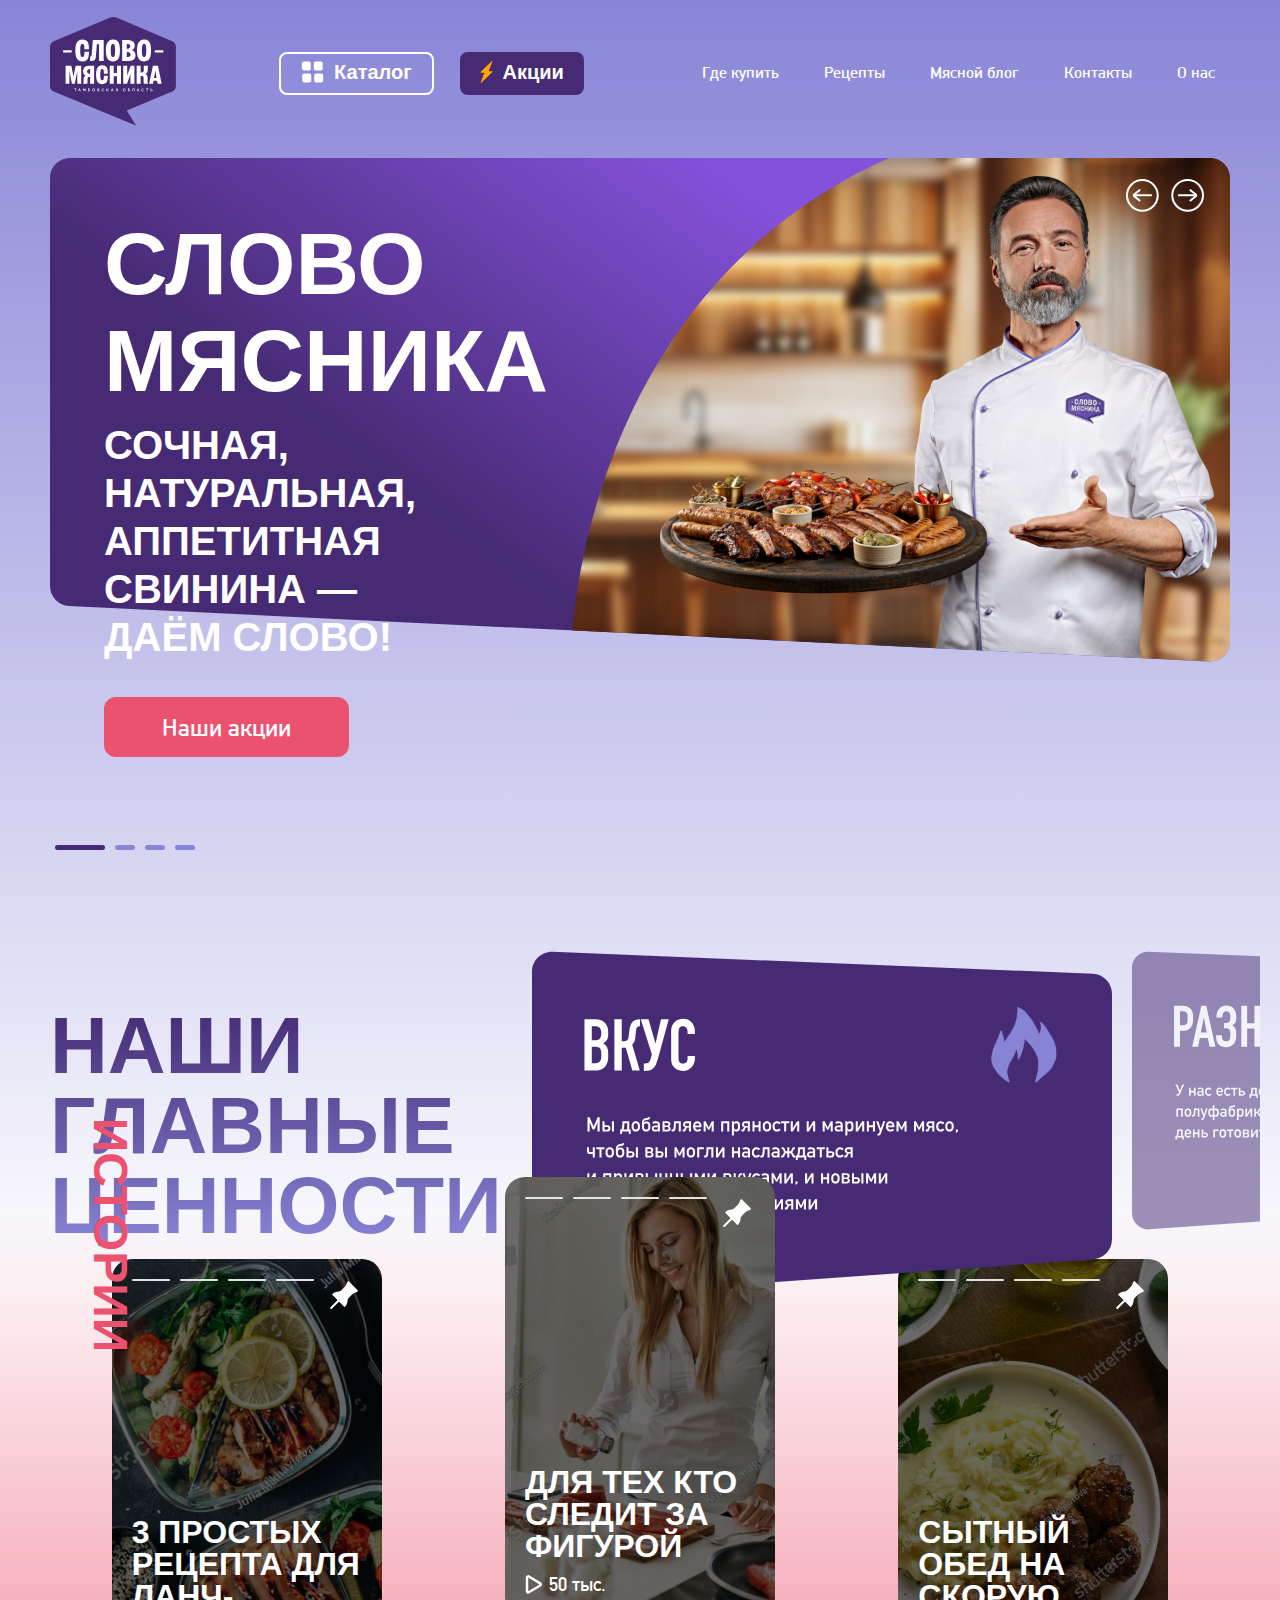
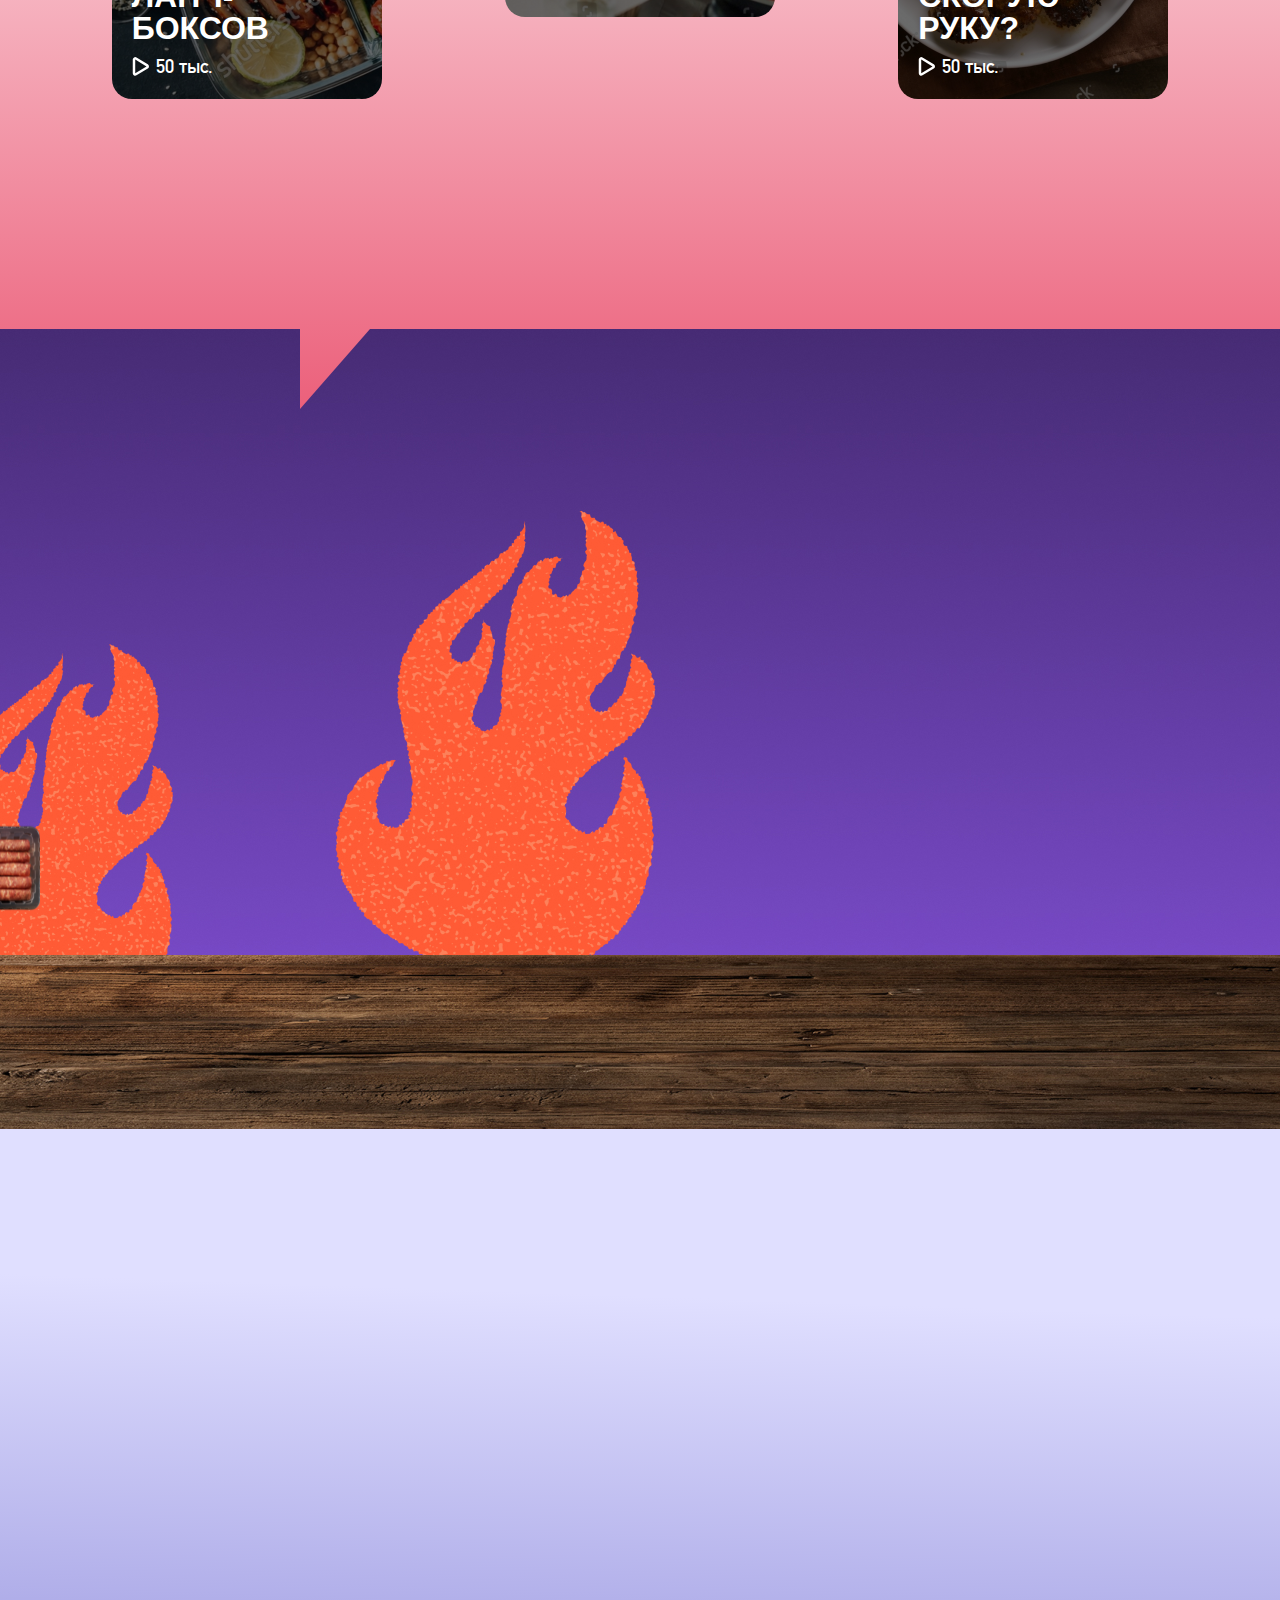
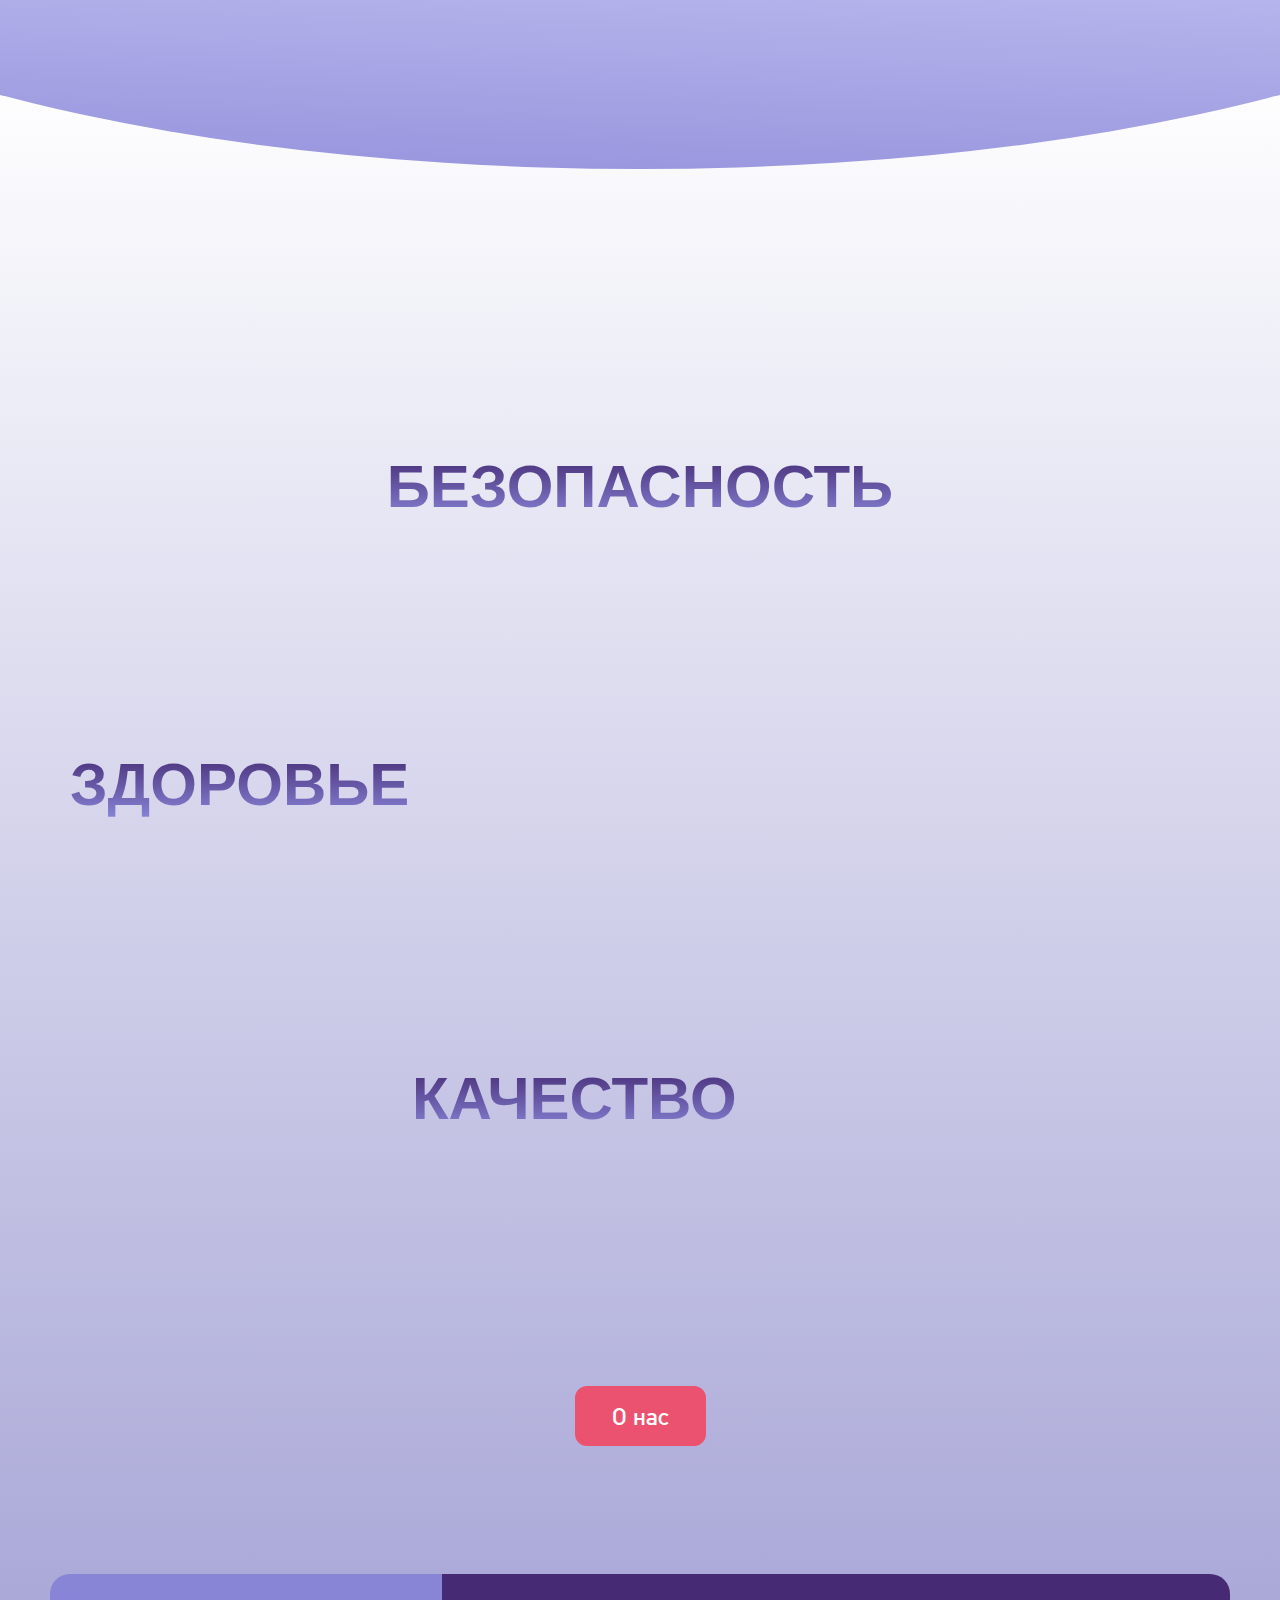
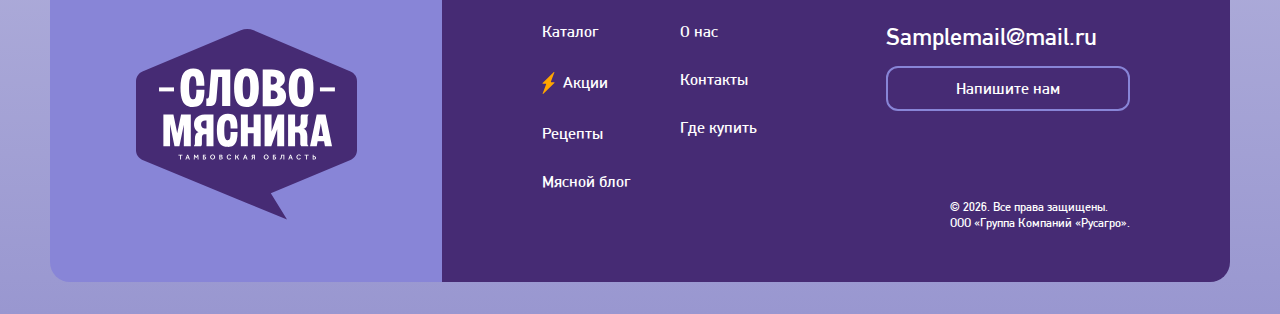
==== commit ff40537b: "-_-" ====
--- a/index.html
+++ b/index.html
@@ -38,7 +38,7 @@
                 <nav class="header_nav">
                     <a id="buy" href="">Где купить</a>
                     <a id="recipes" href="/recipes.html">Рецепты</a>
-                    <a id="blog" href="">Мясной блог</a>
+                    <a id="blog" href="/blog.html">Мясной блог</a>
                     <a id="contacts" href="">Контакты</a>
                     <a id="about" href="">О нас</a>
                 </nav>
@@ -66,13 +66,13 @@
                             </a>
                         </li>
                         <li>
-                            <a href="">
+                            <a href="/recipes.html">
                                 <img src="/images/liBurger.svg" alt="">
                                 <p>Рецепты</p>
                             </a>
                         </li>
                         <li>
-                            <a href="">
+                            <a href="/blog.html">
                                 <img src="/images/liBurger.svg" alt="">
                                 <p>Мясной блог</p>
                             </a>
@@ -413,7 +413,7 @@
                                     </a>
                                 </li>
                                 <li><a href="/recipes.html">Рецепты</a></li>
-                                <li><a href="">Мясной блог</a></li>
+                                <li><a href="/blog.html">Мясной блог</a></li>
                             </nav>
                             <nav>
                                 <li><a href="">О нас</a></li>
--- a/css/style.css
+++ b/css/style.css
@@ -39,7 +39,7 @@
 fieldset, form, label, legend,
 table, caption, tbody, tfoot, thead, tr, th, td,
 article, aside, canvas, details, embed, 
-figure, figcaption, footer, header, hgroup, 
+figure, figcaption, header, hgroup, 
 menu, nav, output, ruby, section, summary,
 time, mark, audio, video {
 	margin: 0;
--- a/css/header.css
+++ b/css/header.css
@@ -16,7 +16,7 @@
     display: flex;
     align-items: center;
     list-style: none;
-    gap: 25px;
+    gap: 15px;
 }
 
 .header_button-container {
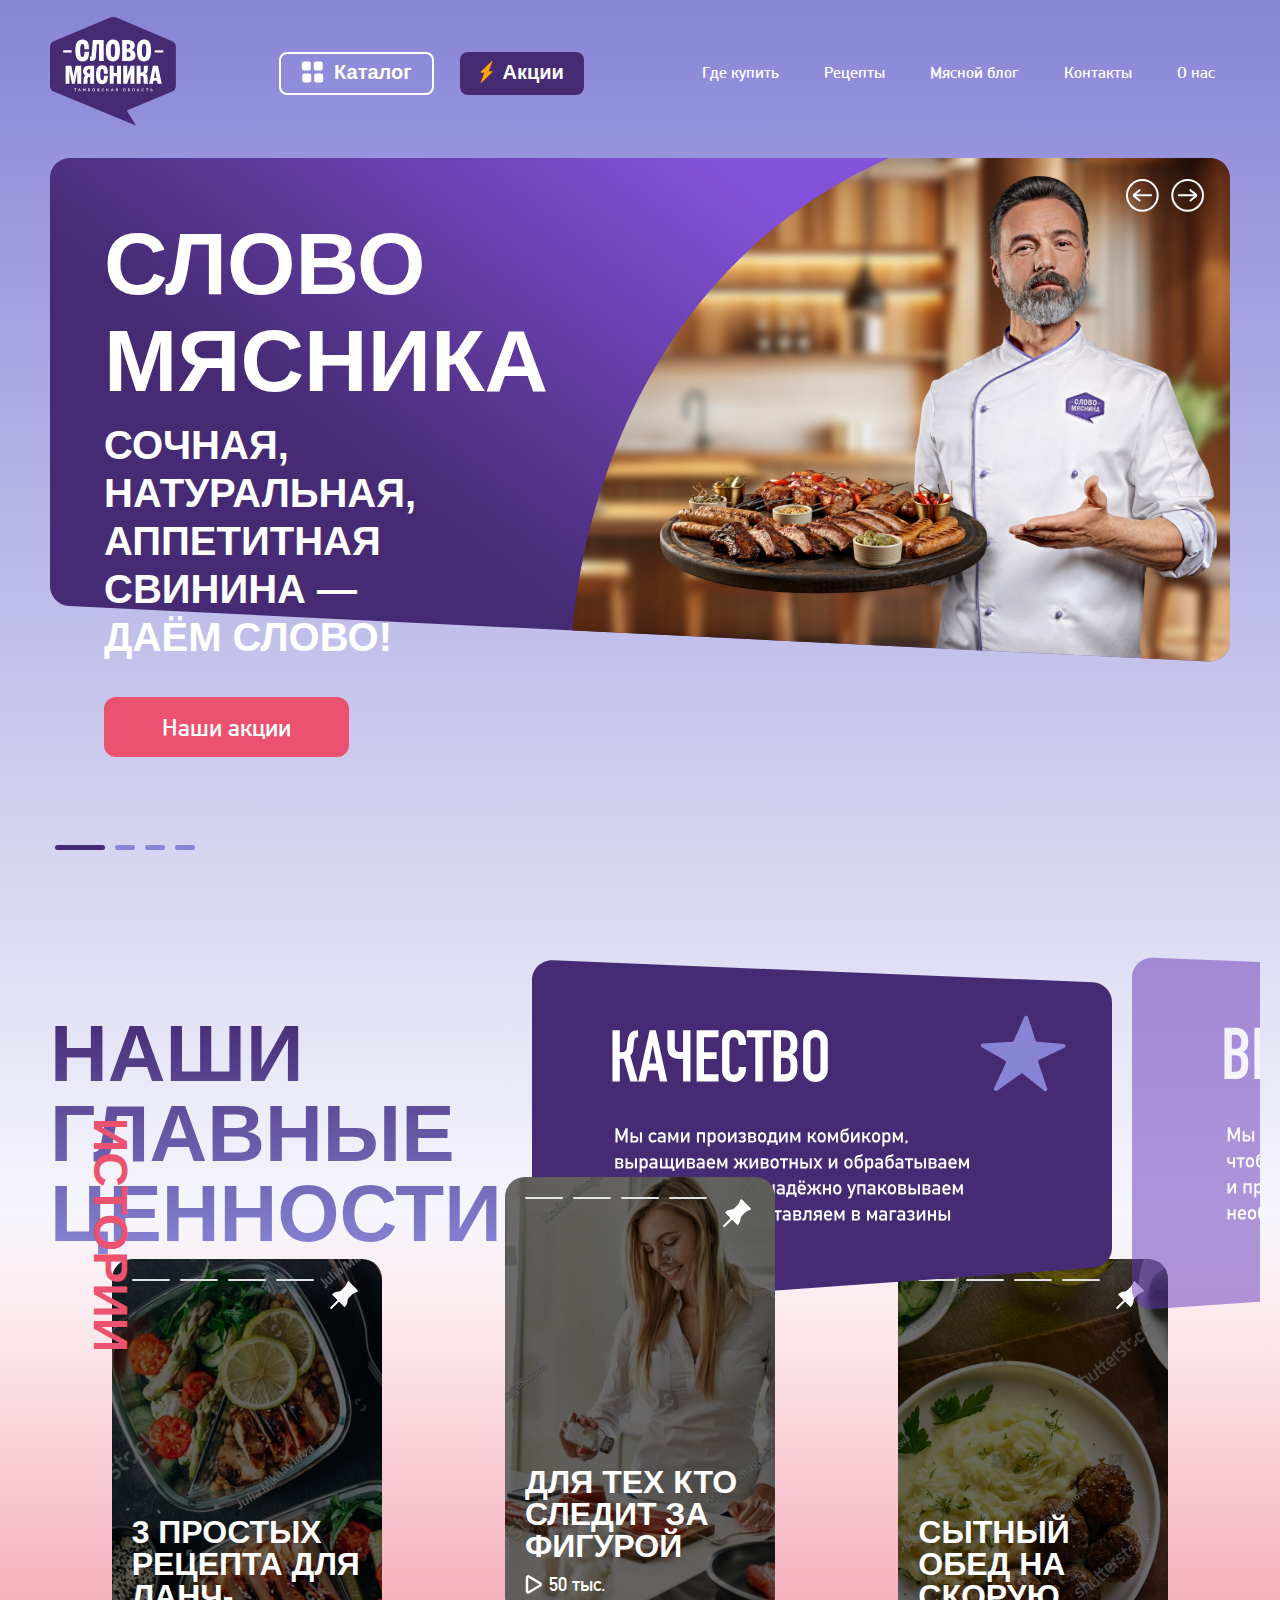
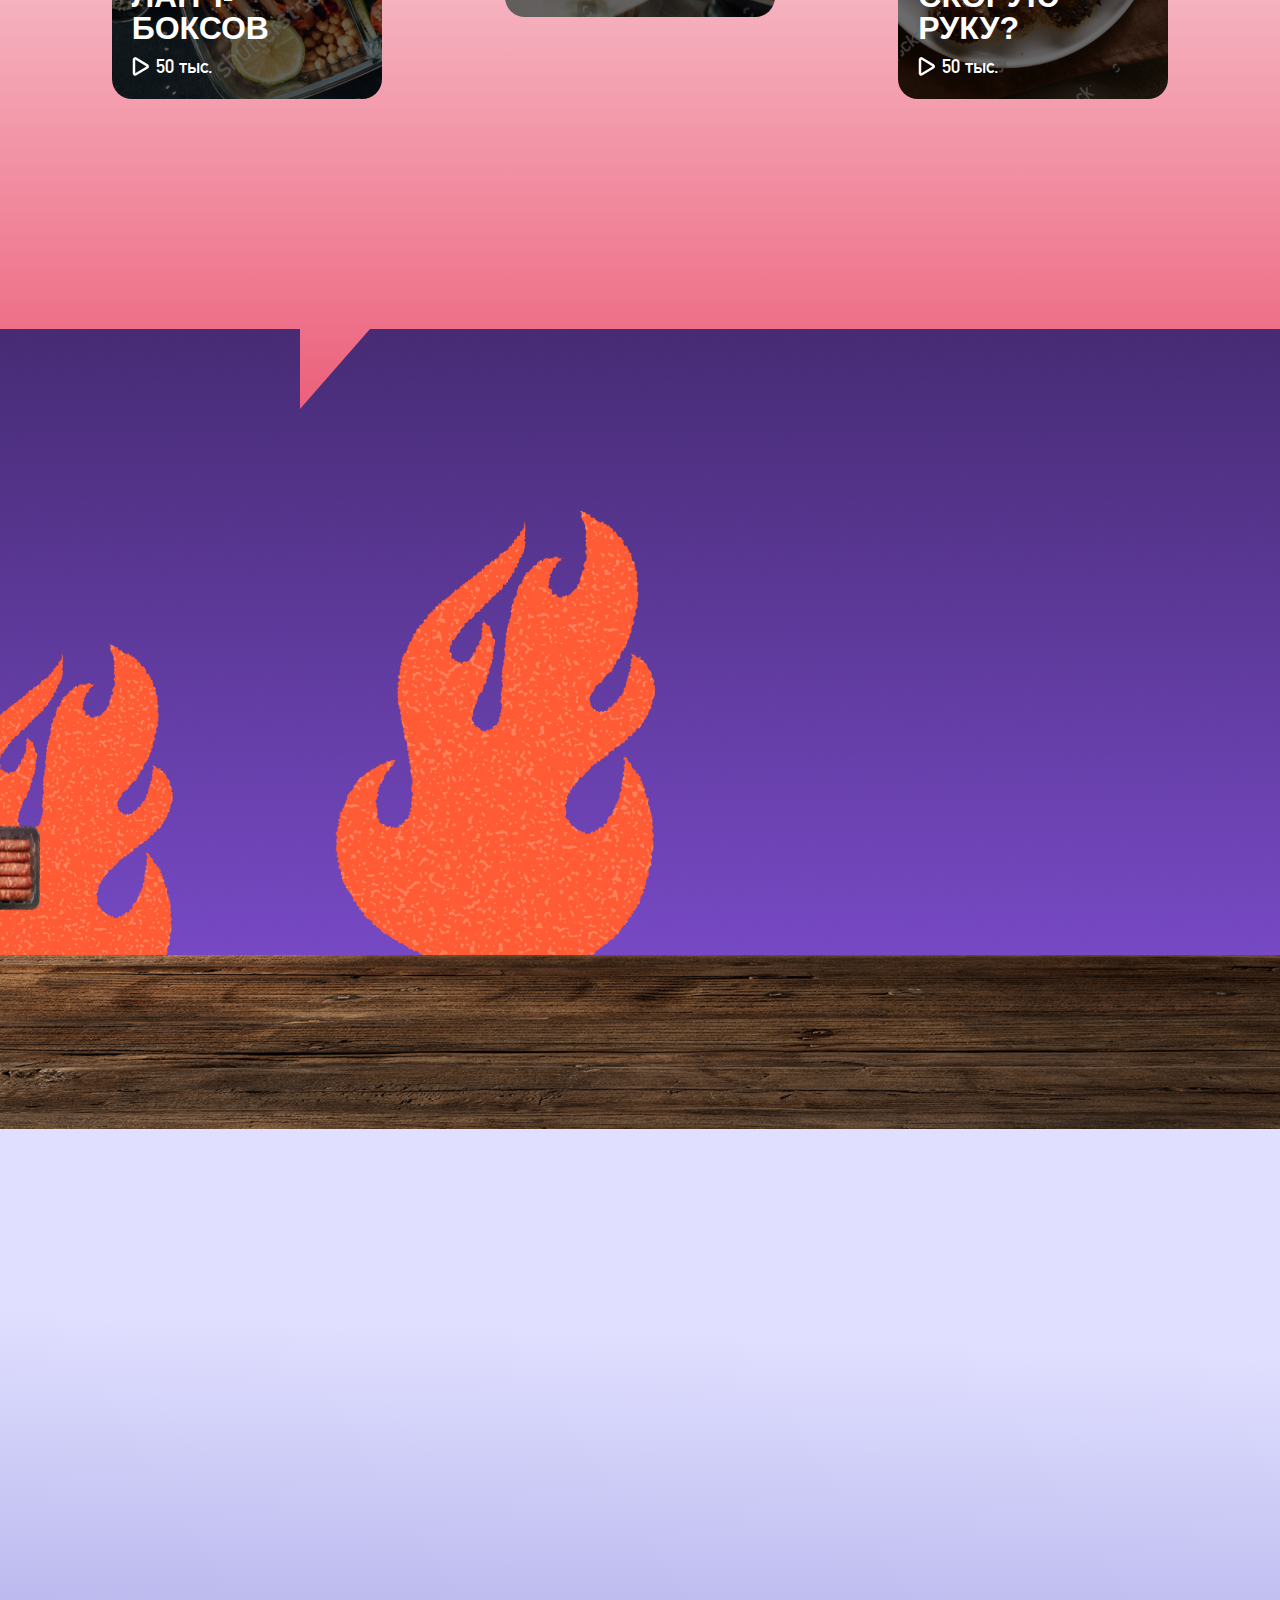
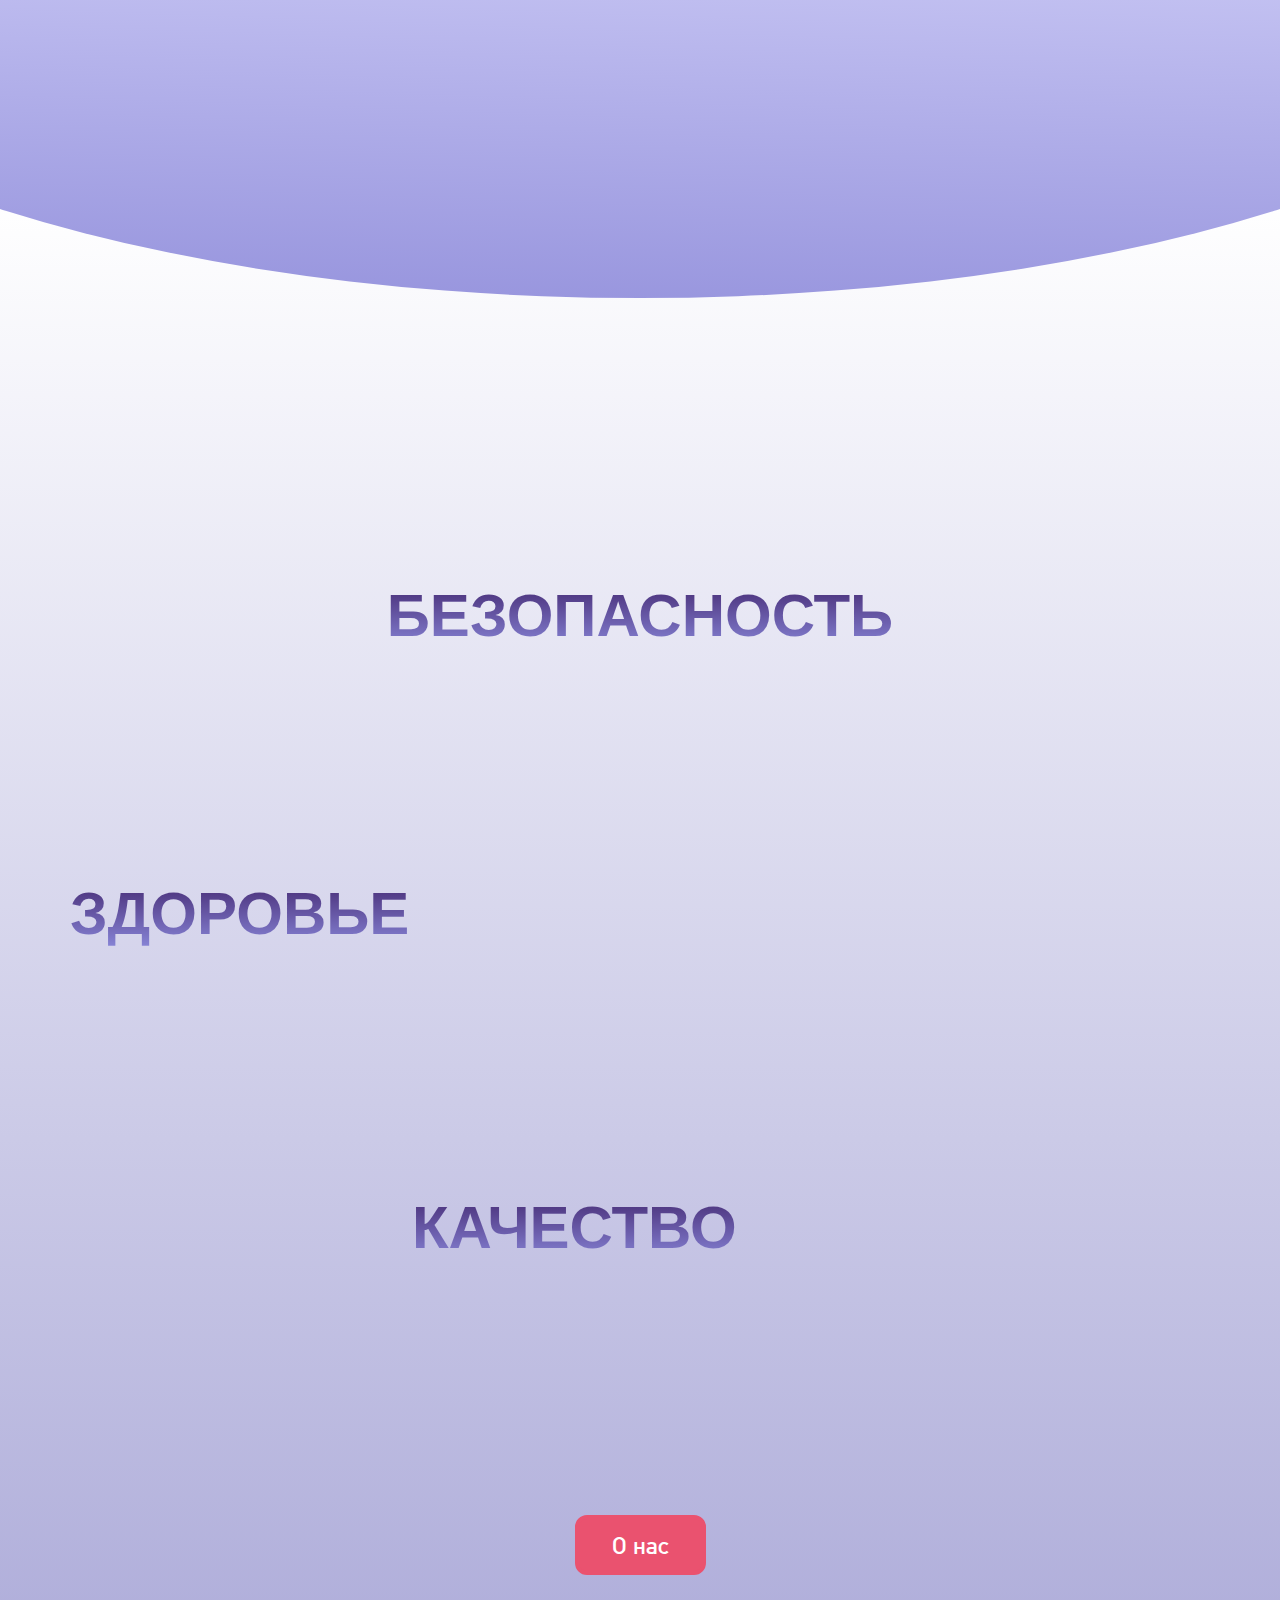
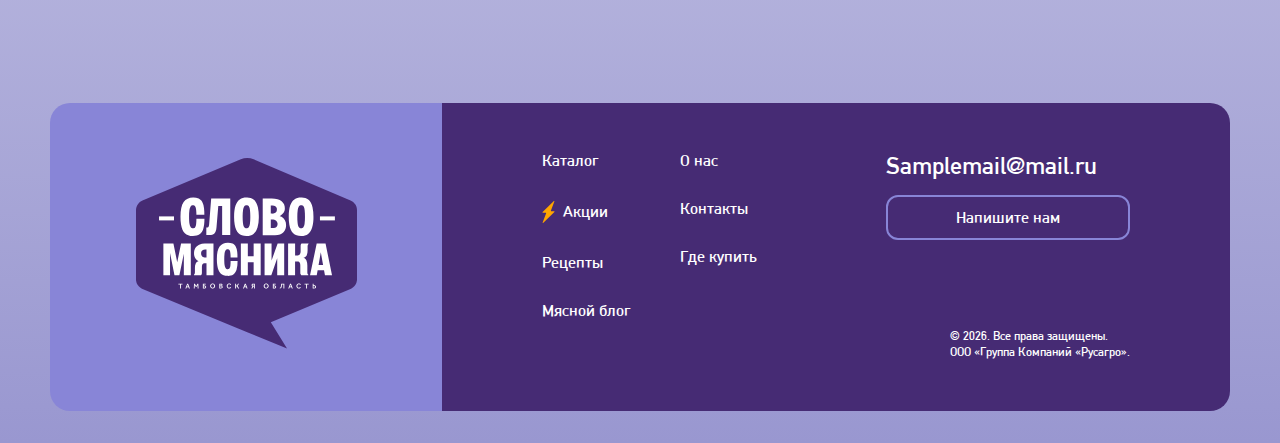
==== commit 89ec586d: "4 pages" ====
--- a/index.html
+++ b/index.html
@@ -6,13 +6,11 @@
     <title>проект мясо</title>
     <link rel="stylesheet" href="/css/style.css">
     <link rel="stylesheet" href="/css/footer.css">
-    <link rel="stylesheet" href="/css/home.min.css">
+    <link rel="stylesheet" href="/css/home.css">
     <link rel="stylesheet" href="/css/header.css">
     <link rel="stylesheet" href="https://unpkg.com/swiper/swiper-bundle.min.css">
     <script src="https://cdnjs.cloudflare.com/ajax/libs/hammer.js/2.0.8/hammer.min.js"></script>
-    <link rel="stylesheet" href="https://cdnjs.cloudflare.com/ajax/libs/fancybox/3.5.7/jquery.fancybox.min.css" />
     <script src="https://cdnjs.cloudflare.com/ajax/libs/jquery/3.5.1/jquery.min.js"></script>
-    <script src="https://cdnjs.cloudflare.com/ajax/libs/fancybox/3.5.7/jquery.fancybox.min.js"></script>
     <link rel="stylesheet" href="https://unpkg.com/aos@next/dist/aos.css">
     <script src="https://unpkg.com/aos@next/dist/aos.js"></script>
 </head>
@@ -36,7 +34,7 @@
                     </button>
                 </div>
                 <nav class="header_nav">
-                    <a id="buy" href="">Где купить</a>
+                    <a id="buy" href="#partners">Где купить</a>
                     <a id="recipes" href="/recipes.html">Рецепты</a>
                     <a id="blog" href="/blog.html">Мясной блог</a>
                     <a id="contacts" href="">Контакты</a>
@@ -60,7 +58,7 @@
                             </a>
                         </li>
                         <li>
-                            <a href="">
+                            <a href="#partners">
                                 <img src="/images/liBurger.svg" alt="">
                                 <p>Где купить</p>
                             </a>
@@ -94,305 +92,300 @@
             </div>
         </div>
     </header>
-    <main class="main-home">
-        <section class="hero">
-            <div class="wrapper">
-                 <div class="hero_container">
-                    <div class="hero_left-block" id="gestureContainer">
-                        <div>
-                            <h1 id="mainTitle">{titles}</h1>
-                            <h2 id="subTitle">{subtitles}</h2>
-                        </div>
-                        <a id="hero_link" href="" class="pink-button">Наши акции</a>
-                        <div id="dotsContainer"></div>
-                    </div>
-                    <div class="hero_right-block">
+        <main class="main-home">
+            <section class="hero">
+                <div class="wrapper">
+                     <div class="hero_container">
+                        <div class="hero_left-block" id="gestureContainer">
+                            <div>
+                                <h1 id="mainTitle">{titles}</h1>
+                                <h2 id="subTitle">{subtitles}</h2>
+                            </div>
+                            <a id="hero_link" href="" class="pink-button">Наши акции</a>
+                            <div id="dotsContainer"></div>
+                        </div>
+                        <div class="hero_right-block">
+                            <div class="hero_button-container">
+                                <button id="prevButton">
+                                    <img src="/images/arrowLefit.svg" alt="Предыдущий">
+                                </button>
+                                <button id="nextButton">
+                                    <img src="/images/arrowRight.svg" alt="Следующий">
+                                </button>
+                            </div>
+                        </div>
+                    </div>
+                    <div class="hero1">
                         <div class="hero_button-container">
-                            <button id="prevButton">
+                            <button id="prevButton2">
                                 <img src="/images/arrowLefit.svg" alt="Предыдущий">
                             </button>
-                            <button id="nextButton">
+                            <button id="nextButton2">
                                 <img src="/images/arrowRight.svg" alt="Следующий">
                             </button>
                         </div>
-                    </div>
-                </div>
-                <div class="hero1">
-                    <div class="hero_button-container">
-                        <button id="prevButton2">
-                            <img src="/images/arrowLefit.svg" alt="Предыдущий">
-                        </button>
-                        <button id="nextButton2">
-                            <img src="/images/arrowRight.svg" alt="Следующий">
-                        </button>
-                    </div>
-                    <div class="hero_left-block" id="gestureContainer">
-                        <div>
-                            <h1 id="mainTitle2">{titles}</h1>
-                            <h2 id="subTitle2">{subtitles}</h2>
-                        </div>
-                        <a id="hero_link" href="" class="pink-button">Наши акции</a>
-                    </div>
-                </div>
-                <div class="dots-flex" id="dotsContainer2"></div>
-            </div>
-            <section class="slider">
+                        <div class="hero_left-block" id="gestureContainer">
+                            <div>
+                                <h1 id="mainTitle2">{titles}</h1>
+                                <h2 id="subTitle2">{subtitles}</h2>
+                            </div>
+                            <a id="hero_link" href="" class="pink-button">Наши акции</a>
+                        </div>
+                    </div>
+                    <div class="dots-flex" id="dotsContainer2"></div>
+                </div>
+                <section class="slider">
+                    <div class="wrapper">
+                        <div class="slider_wrapper">
+                            <div>
+                                <h2 class="slider_title">Наши <br> главные <br> ценности</h2>
+                            </div>
+                            <div class="my-swiper-container-1">
+                                <div class="slider-container5">
+                                    <div class="sli-cont">
+                                        <img src="images/sli1.svg" alt="sli1"id="sli1">
+                                        <img src="images/sli2.svg" alt="sli2" id="sli2">
+                                        <img src="images/sli3.svg" alt="sli3" id="sli3">
+                                        <img src="images/mobK1.svg" alt="sli3" class="sli5">
+                                        <img src="images/mobK2.svg" alt="sli3" class="sli5">
+                                        <img src="images/mobK3.svg" alt="sli3" class="sli5">
+                                    </div>
+                                </div>
+                            </div> 
+                        </div>
+                    </div>
+                </section>
+            </section>
+            <section class="stores">
                 <div class="wrapper">
-                    <div class="slider_wrapper">
-                        <div>
-                            <h2 class="slider_title">Наши <br> главные <br> ценности</h2>
-                        </div>
-                        <div class="my-swiper-container-1">
-                            <div class="slider-container5">
-                                <div class="sli-cont">
-                                    <img src="images/sli1.svg" alt="sli1"id="sli1">
-                                    <img src="images/sli2.svg" alt="sli2" id="sli2">
-                                    <img src="images/sli3.svg" alt="sli3" id="sli3">
-                                    <img src="images/mobK1.svg" alt="sli3" class="sli5">
-                                    <img src="images/mobK2.svg" alt="sli3" class="sli5">
-                                    <img src="images/mobK3.svg" alt="sli3" class="sli5">
-                                </div>
-                            </div>
-                        </div> 
+                    <div class="stores_wrapper">
+                        <h2 class="story_title">истории</h2>
+                        <div class="stores_bottom" id="openPopup">
+                            <div id="stoty-1" class="story_container story_container-one">
+                                <div class="story_block-top">
+                                    <img src="/images/hr.svg" alt="">
+                                    <img src="/images/hr.svg" alt="">
+                                    <img src="/images/hr.svg" alt="">
+                                    <img src="/images/hr.svg" alt="">
+                                    <img src="/images/skr.svg" alt="">
+                                </div>
+                                <div class="story_block-bottom">
+                                    <div>
+                                        <h4>3 простых рецепта для ланч-боксов </h4>
+                                    </div>
+                                    <div>
+                                        <img src="/images/play.svg" alt="">
+                                        <p>50 тыс.</p>
+                                    </div>
+                                </div>
+                            </div>
+                            <div id="stoty-2" class="story_container story_container-two">
+                                <div class="story_block-top">
+                                    <img src="/images/hr.svg" alt="">
+                                    <img src="/images/hr.svg" alt="">
+                                    <img src="/images/hr.svg" alt="">
+                                    <img src="/images/hr.svg" alt="">
+                                    <img src="/images/skr.svg" alt="">
+                                </div>
+                                <div class="story_block-bottom">
+                                    <div>
+                                        <h4>Для тех кто следит за фигурой </h4>
+                                    </div>
+                                    <div>
+                                        <img src="/images/play.svg" alt="">
+                                        <p>50 тыс.</p>
+                                    </div>
+                                </div>
+                            </div>
+                            <div id="stoty-3" class="story_container story_container-three">
+                                <div class="story_block-top">
+                                    <img src="/images/hr.svg" alt="">
+                                    <img src="/images/hr.svg" alt="">
+                                    <img src="/images/hr.svg" alt="">
+                                    <img src="/images/hr.svg" alt="">
+                                    <img src="/images/skr.svg" alt="">
+                                </div>
+                                <div class="story_block-bottom">
+                                    <div>
+                                        <h4>Сытный обед на скорую руку?</h4>
+                                    </div>
+                                    <div>
+                                        <img src="/images/play.svg" alt="">
+                                        <p>50 тыс.</p>
+                                    </div>
+                                </div>
+                            </div>
+                        </div>
+                        <div class="popup-overlay" id="popupOverlay"></div>
+                        <div class="custom-popup" id="custom-popup">
+                            <div class="custom-popup-content">
+                                <button class="custom-close-btn closeAll" id="custom-close-btn">
+                                    <img src="images/close.svg" alt="">
+                                </button>
+                                <div class="flex-video">
+                                    <div class="video-container">
+                                        <video id="story-video" loop autoplay muted>
+                                            <source src="" type="video/mp4">
+                                            Ваш браузер не поддерживает видео.
+                                        </video>
+                                    </div>
+                                </div>
+                            </div>
+                        </div>
+                        <div class="popup" id="popup">
+                            <div class="popup_wrapper">
+                                <div class="swiper-container popup_slider_container">
+                                    <div class="swiper-wrapper">
+                                        <div class="swiper-slide swiper-slide-3 popup_item" id="story_slide-1" data-video="/video/1109668_Stairs_Standard_1280x720.mp4">
+                                            <a href="/images/storis/s1/1.jpg" data-fancybox="gallery">
+                                                <img src="/images/storis/s1/1.jpg" alt="">
+                                            </a>
+                                        </div>
+                                        <div class="swiper-slide swiper-slide-3 popup_item" id="story_slide-2" data-video="/video/1109668_Stairs_Standard_1280x720.mp4">
+                                            <a href="/images/storis/s1/2.jpg" data-fancybox="gallery">
+                                                <img src="/images/storis/s1/2.jpg" alt="">
+                                            </a>
+                                        </div>
+                                        <div class="swiper-slide swiper-slide-3 popup_item" id="story_slide-3" data-video="/video/1109668_Stairs_Standard_1280x720.mp4">
+                                            <a href="/images/storis/s1/3.jpg" data-fancybox="gallery">
+                                                <img src="/images/storis/s1/3.jpg" alt="">
+                                            </a>
+                                        </div>
+                                        <div class="swiper-slide swiper-slide-3 popup_item" id="story_slide-4" data-video="/video/1109668_Stairs_Standard_1280x720.mp4">
+                                            <a href="/images/storis/s1/4.jpg" data-fancybox="gallery">
+                                                <img src="/images/storis/s1/4.jpg" alt="">
+                                            </a>
+                                        </div>
+                                        <div class="swiper-slide swiper-slide-3 popup_item" id="story_slide-5" data-video="/video/1109668_Stairs_Standard_1280x720.mp4">
+                                            <a href="/images/storis/s1/5.jpg" data-fancybox="gallery">
+                                                <img src="/images/storis/s1/5.jpg" alt="">
+                                            </a>
+                                        </div>
+                                        <div class="swiper-slide swiper-slide-3 popup_item" id="story_slide-6" data-video="/video/1109668_Stairs_Standard_1280x720.mp4">
+                                            <a href="/images/storis/s1/6.jpg" data-fancybox="gallery">
+                                                <img src="/images/storis/s1/6.jpg" alt="">
+                                            </a>
+                                        </div>
+                                        <div class="swiper-slide swiper-slide-3 popup_item" id="story_slide-6" data-video="/video/1109668_Stairs_Standard_1280x720.mp4">
+                                            <a href="/images/storis/s1/7.jpg" data-fancybox="gallery">
+                                                <img src="/images/storis/s1/7.jpg" alt="">
+                                            </a>
+                                        </div>
+                                    </div>
+                                    <!-- Кнопки навигации -->
+                                    <div class="swiper-button-prev"></div>
+                                    <div class="swiper-button-next"></div>
+                                </div>
+                            </div>
+                        </div>
                     </div>
                 </div>
             </section>
-        </section>
-        <section class="stores">
-            <div class="wrapper">
-                <div class="stores_wrapper">
-                    <h2 class="story_title">истории</h2>
-                    <div class="stores_bottom" id="openPopup">
-                        <div id="stoty-1" class="story_container story_container-one">
-                            <div class="story_block-top">
-                                <img src="/images/hr.svg" alt="">
-                                <img src="/images/hr.svg" alt="">
-                                <img src="/images/hr.svg" alt="">
-                                <img src="/images/hr.svg" alt="">
-                                <img src="/images/skr.svg" alt="">
-                            </div>
-                            <div class="story_block-bottom">
-                                <div>
-                                    <h4>3 простых рецепта для ланч-боксов </h4>
-                                </div>
-                                <div>
-                                    <img src="/images/play.svg" alt="">
-                                    <p>50 тыс.</p>
-                                </div>
-                            </div>
-                        </div>
-                        <div id="stoty-2" class="story_container story_container-two">
-                            <div class="story_block-top">
-                                <img src="/images/hr.svg" alt="">
-                                <img src="/images/hr.svg" alt="">
-                                <img src="/images/hr.svg" alt="">
-                                <img src="/images/hr.svg" alt="">
-                                <img src="/images/skr.svg" alt="">
-                            </div>
-                            <div class="story_block-bottom">
-                                <div>
-                                    <h4>Для тех кто следит за фигурой </h4>
-                                </div>
-                                <div>
-                                    <img src="/images/play.svg" alt="">
-                                    <p>50 тыс.</p>
-                                </div>
-                            </div>
-                        </div>
-                        <div id="stoty-3" class="story_container story_container-three">
-                            <div class="story_block-top">
-                                <img src="/images/hr.svg" alt="">
-                                <img src="/images/hr.svg" alt="">
-                                <img src="/images/hr.svg" alt="">
-                                <img src="/images/hr.svg" alt="">
-                                <img src="/images/skr.svg" alt="">
-                            </div>
-                            <div class="story_block-bottom">
-                                <div>
-                                    <h4>Сытный обед на скорую руку?</h4>
-                                </div>
-                                <div>
-                                    <img src="/images/play.svg" alt="">
-                                    <p>50 тыс.</p>
-                                </div>
-                            </div>
-                        </div>
-                    </div>
-                    <div class="popup-overlay" id="popupOverlay"></div>
-                    <div class="custom-popup" id="custom-popup">
-                        <div class="custom-popup-content">
-                            <button class="custom-close-btn closeAll" id="custom-close-btn">
-                                <img src="images/close.svg" alt="">
-                            </button>
-                            <div class="flex-video">
-                                <div class="video-container">
-                                    <video id="story-video" loop autoplay muted>
-                                        <source src="" type="video/mp4">
-                                        Ваш браузер не поддерживает видео.
-                                    </video>
-                                </div>
-                            </div>
-                        </div>
-                    </div>
-                    <div class="popup" id="popup">
-                        <div class="popup_wrapper">
-                            <div class="close-Container">
-                                <button id="closeAll" class="closeAll">
-                                    <img src="/images/close.svg" alt="">
-                                </button>
-                            </div>
-                            <div class="swiper-container popup_slider_container">
-                                <div class="swiper-wrapper">
-                                    <div class="swiper-slide swiper-slide-3 popup_item" id="story_slide-1" data-video="/video/1109668_Stairs_Standard_1280x720.mp4">
-                                        <a href="/images/storis/s1/1.jpg" data-fancybox="gallery">
-                                            <img src="/images/storis/s1/1.jpg" alt="">
-                                        </a>
-                                    </div>
-                                    <div class="swiper-slide swiper-slide-3 popup_item" id="story_slide-2" data-video="/video/1109668_Stairs_Standard_1280x720.mp4">
-                                        <a href="/images/storis/s1/2.jpg" data-fancybox="gallery">
-                                            <img src="/images/storis/s1/2.jpg" alt="">
-                                        </a>
-                                    </div>
-                                    <div class="swiper-slide swiper-slide-3 popup_item" id="story_slide-3" data-video="/video/1109668_Stairs_Standard_1280x720.mp4">
-                                        <a href="/images/storis/s1/3.jpg" data-fancybox="gallery">
-                                            <img src="/images/storis/s1/3.jpg" alt="">
-                                        </a>
-                                    </div>
-                                    <div class="swiper-slide swiper-slide-3 popup_item" id="story_slide-4" data-video="/video/1109668_Stairs_Standard_1280x720.mp4">
-                                        <a href="/images/storis/s1/4.jpg" data-fancybox="gallery">
-                                            <img src="/images/storis/s1/4.jpg" alt="">
-                                        </a>
-                                    </div>
-                                    <div class="swiper-slide swiper-slide-3 popup_item" id="story_slide-5" data-video="/video/1109668_Stairs_Standard_1280x720.mp4">
-                                        <a href="/images/storis/s1/5.jpg" data-fancybox="gallery">
-                                            <img src="/images/storis/s1/5.jpg" alt="">
-                                        </a>
-                                    </div>
-                                    <div class="swiper-slide swiper-slide-3 popup_item" id="story_slide-6" data-video="/video/1109668_Stairs_Standard_1280x720.mp4">
-                                        <a href="/images/storis/s1/6.jpg" data-fancybox="gallery">
-                                            <img src="/images/storis/s1/6.jpg" alt="">
-                                        </a>
-                                    </div>
-                                    <div class="swiper-slide swiper-slide-3 popup_item" id="story_slide-6" data-video="/video/1109668_Stairs_Standard_1280x720.mp4">
-                                        <a href="/images/storis/s1/7.jpg" data-fancybox="gallery">
-                                            <img src="/images/storis/s1/7.jpg" alt="">
-                                        </a>
-                                    </div>
-                                </div>
-                                <!-- Кнопки навигации -->
-                                <div class="swiper-button-prev"></div>
-                                <div class="swiper-button-next"></div>
-                            </div>
-                        </div>
-                    </div>
-                </div>
-            </div>
-        </section>
-        <section class="tab">
-            <div class="wrapper">
-                <div class="tab_wrapper">
-                    <div data-aos="fade-left" class="tab_top-container">
-                        <div>
-                            <h2 class="tab_title">Каталог</h2>
-                        </div>
-                        <div>
-                            <button id="tab1">Гриль</button>
-                            <button id="tab2">Фарш</button>
-                            <button id="tab3">Крупнокусковые</button>
-                            <button id="tab4">Мелкокусковые</button>
-                            <button id="tab5">Для запекания</button>
-                            <button id="tab6">Кулинария</button>
-                        </div>
-                    </div>
-                    <div data-aos="fade-right" class="tab_title-container">
-                        <div class="tab_center-container">
-                            <h2 id="tab-title">Гриль</h2>
-                            <a href="" id="section-link" class="pink-button">Перейти в раздел</a>
-                        </div>
-                    </div>
-                    <div class="tab_img-container">
-                        <div class="tab_img-container-top">
-                            <img id="top-img-1" src="/images/tab1-1.svg" alt="">
-                            <img id="top-img-2" src="/images/tab-1-2.svg" alt="">
-                        </div>
-                        <div class="tab_img-container-bottom">
-                            <img id="bottom-img" src="/images/tab-1-3.svg" alt="">
-                        </div>
-                    </div>
-                </div>
-            </div>
-        </section>
-        <section class="partners">
-           <div class="partners-radius">
-            <div class="wrapper ">
-                <div data-aos="fade-left" class="partners_wrapper">
-                    <div style="transition: transform 0.3s ease;">
-                        <div class="grid_item-partner custom-part">
-                            <img src="/images/Logo_Яндекс Лавка.svg" alt="">
-                        </div>
-                    </div>
-                    <div class="partners_heading-container grid_item-partner">
-                        <img src="/images/buyPartner.svg" alt="">
-                        <h2 class="partners_mob-title">Где купить</h2>
-                    </div>
-                    <div style="transition: transform 0.3s ease;">
-                        <div class="grid_item-partner custom-part">
-                            <img src="/images/perek.svg" alt="">
-                        </div>
-                    </div>
-                    <div class="grid_item-partner">
-                        <img src="/images/diksi.svg" alt="">
-                    </div>
-                    <div class="grid_item-partner">
-                        <img src="/images/five.svg" alt="">
-                    </div>
-                    <div class="grid_item-partner">
-                        <img src="/images/mag.svg" alt="">
-                    </div>
-                    <div class="grid_item-partner">
-                        <img src="/images/lenta.svg" alt="">
-                    </div>
-                    <div class="grid_item-partner">
-                        <img src="/images/sam.svg" alt="">
-                    </div>
-                    <div class="grid_item-partner">
-                        <img src="/images/ver.svg" alt="">
-                    </div>
-                </div>
-            </div>
-           </div>
-        </section>
-        <section class="message">
-            <div class="wrapper">
-                <div class="message_wrapper">
-                    <div class="message-flex">
-                        <div>
-                            <h2 class="message_heading">Безопасность</h2>
-                            <img data-aos="flip-left" src="images/messageCard-1.svg" alt="">
-                        </div>
-                    </div>
-                    <div class="message-flex-bet">
-                        <div class="mes-img">
-                            <h2 class="message_heading">Здоровье</h2>
-                            <img data-aos="flip-right" src="images/messageCard-2.svg" alt="">
-                        </div>
-                        <div>
-                            <img data-aos="flip-right" class="message-logo2" src="/images/messageLogo.svg" alt="">
-                        </div>
-                    </div>
-                    <div class="message-flex">
-                        <div>
-                            <h2 class="message_heading">Качество</h2>
-                            <img data-aos="flip-left" src="images/messageCard-3.svg" alt="">
-                        </div>
-                    </div>
-                    <div class="message_button-container">
-                        <a class="pink-button" href="">О нас</a>
-                    </div>
-                </div>
-            </div>
-        </section>
-    </main>
+            <section class="tab">
+                <div class="wrapper">
+                    <div class="tab_wrapper">
+                        <div data-aos="fade-left" class="tab_top-container">
+                            <div>
+                                <h2 class="tab_title">Каталог</h2>
+                            </div>
+                            <div>
+                                <button id="tab1">Гриль</button>
+                                <button id="tab2">Фарш</button>
+                                <button id="tab3">Крупнокусковые</button>
+                                <button id="tab4">Мелкокусковые</button>
+                                <button id="tab5">Для запекания</button>
+                                <button id="tab6">Кулинария</button>
+                            </div>
+                        </div>
+                        <div data-aos="fade-right" class="tab_title-container">
+                            <div class="tab_center-container">
+                                <h2 id="tab-title">Гриль</h2>
+                                <a href="" id="section-link" class="pink-button">Перейти в раздел</a>
+                            </div>
+                        </div>
+                        <div class="tab_img-container">
+                            <div class="tab_img-container-top">
+                                <img id="top-img-1" src="/images/tab1-1.svg" alt="">
+                                <img id="top-img-2" src="/images/tab-1-2.svg" alt="">
+                            </div>
+                            <div class="tab_img-container-bottom">
+                                <img id="bottom-img" src="/images/tab-1-3.svg" alt="">
+                            </div>
+                        </div>
+                    </div>
+                </div>
+            </section>
+            <section id="partners" class="partners">
+               <div class="partners-radius">
+                <div class="wrapper ">
+                    <div data-aos="fade-left" class="partners_wrapper">
+                        <div class="partners_heading-container grid_item-partner">
+                            <img src="/images/buyPartner.svg" alt="">
+                            <h2 class="partners_mob-title">Где купить</h2>
+                        </div>
+                        <div style="transition: transform 0.3s ease;">
+                            <div class="grid_item-partner custom-part">
+                                <img src="/images/Logo_Яндекс Лавка.svg" alt="">
+                            </div>
+                        </div>
+                        <div class="grid_item-partner">
+                            <img src="/images/five.svg" alt="">
+                        </div>
+                        <div style="transition: transform 0.3s ease;">
+                            <div class="grid_item-partner custom-part">
+                                <img src="/images/perek.svg" alt="">
+                            </div>
+                        </div>
+                        <div class="grid_item-partner">
+                            <img src="/images/diksi.svg" alt="">
+                        </div>
+                        <div class="grid_item-partner">
+                            <img src="/images/sam.svg" alt="">
+                        </div>
+                        <div class="grid_item-partner">
+                            <img src="/images/mag.svg" alt="">
+                        </div>
+                        <div class="grid_item-partner">
+                            <img src="/images/lenta.svg" alt="">
+                        </div>
+                        <div class="grid_item-partner">
+                            <img src="/images/ver.svg" alt="">
+                        </div>
+                    </div>
+                </div>
+               </div>
+            </section>
+            <section class="message">
+                <div class="wrapper">
+                    <div class="message_wrapper">
+                        <div class="message-flex">
+                            <div>
+                                <h2 class="message_heading">Безопасность</h2>
+                                <img data-aos="flip-left" src="images/messageCard-1.svg" alt="">
+                            </div>
+                        </div>
+                        <div class="message-flex-bet">
+                            <div class="mes-img">
+                                <h2 class="message_heading">Здоровье</h2>
+                                <img data-aos="flip-right" src="images/messageCard-2.svg" alt="">
+                            </div>
+                            <div>
+                                <img data-aos="flip-right" class="message-logo2" src="/images/messageLogo.svg" alt="">
+                            </div>
+                        </div>
+                        <div class="message-flex">
+                            <div>
+                                <h2 class="message_heading">Качество</h2>
+                                <img data-aos="flip-left" src="images/messageCard-3.svg" alt="">
+                            </div>
+                        </div>
+                        <div class="message_button-container">
+                            <a class="pink-button" href="">О нас</a>
+                        </div>
+                    </div>
+                </div>
+            </section>
+        </main>
     <footer>
         <div class="wrapper">
             <div class="footer_wrapper">
--- a/css/style.css
+++ b/css/style.css
@@ -54,6 +54,11 @@
 footer, header, hgroup, menu, nav, section {
 	display: block;
 }
+
+html {
+    scroll-behavior: smooth;
+  }
+
 body {
 	line-height: 1;
 	font-family: var(--second-family);
@@ -77,6 +82,11 @@
 
 .wrapper {
     max-width: 1180px;
+    margin: 0 auto;
+}
+
+.wrapper2 {
+    max-width: 1580px;
     margin: 0 auto;
 }
 
--- a/css/home.css
+++ b/css/home.css
@@ -0,0 +1,1494 @@
+@import url('/css/variables.css');
+
+/* hero start */
+
+.hero {
+    background: linear-gradient(180deg, var(--color-purple-light)0%, rgba(135, 132, 214, 0) 100%);
+    padding: 158px 20px 0 20px;
+    position: absolute;
+    top: 0;
+    left: 0;
+    right: 0;
+}
+
+#sliderImage, #mainTitle, #subTitle {
+    transition: opacity 0.5s ease-in-out;
+    opacity: 1;
+    position: relative;
+}
+
+.fade-out {
+    animation: fadeOut 0.5s forwards;
+}
+
+.fade-in {
+    animation: fadeIn 0.5s forwards;
+}
+
+@keyframes fadeOut {
+    0% {
+        opacity: 1;
+        transform: translateX(0);
+    }
+    100% {
+        opacity: 0;
+        transform: translateX(-100px);
+    }
+}
+
+@keyframes fadeIn {
+    0% {
+        opacity: 0;
+        transform: translateX(100px);
+    }
+    100% {
+        opacity: 1;
+        transform: translateX(0);
+    }
+}
+
+
+.hero_container > :last-child {
+    background: url('../images/bgHero.jpg') center/cover no-repeat;
+    border-radius: 70% 20px 20px 0;
+}
+
+.hero_container {
+    display: flex;
+    background: linear-gradient(to right, var(--color-purple-dark), #8451DA);
+    border-radius: 20px !important;
+    justify-content: space-between;
+    overflow: hidden;
+}
+
+.hero_left-block h1 {
+    font-family: var(--font-family);
+    font-weight: 700;
+    font-size: 88px;
+    line-height: 110%;
+    text-transform: uppercase;
+    color: var(--color-white);
+    margin-bottom: 11px;
+    max-width: 500px;
+}
+
+.hero_left-block h2 {
+    font-family: var(--font-family);
+    font-weight: 700;
+    font-size: 40px;
+    line-height: 120%;
+    text-transform: uppercase;
+    color: var(--color-white);
+    margin-bottom: 36px;
+    max-width: 500px;
+}
+
+.hero_left-block {
+    padding: 60px 0 120px 54px;
+    display: flex;
+    flex-direction: column;
+    justify-content: space-between;
+}
+
+.hero_right-block {
+    display: flex;
+    flex-direction: column;
+    justify-content: space-between;
+    align-items: flex-end;
+}
+
+.hero_button-container button {
+    border: none;
+    background: transparent;
+}
+
+.hero_button-container {
+    padding: 20px 20px 0 0;
+}
+
+#sliderImage {
+    width: 100%;
+    padding: 0 20px;
+    transition: transform 0.3s ease;
+}
+
+#sliderImage:hover {
+    transform: scale(1.05);
+}
+
+@media screen and (max-width: 1136px) {
+    .hero_left-block h1 {
+        font-size: 60px;
+    }
+
+    .hero_left-block h2 {
+        font-size: 32px;
+    }
+}
+
+@media screen and (max-width: 767px) {
+    .hero_right-block {
+        display: none;
+    }
+
+    #dotsContainer {
+        position: relative;
+        transform: translateX(0%)!important;
+        display: flex;
+        justify-content: center;
+        
+    }
+
+    .dot, .dot.active {
+        background-color: rgba(199, 199, 199, 1)!important;
+    }
+
+    #hero_link {
+        font-size: 20px;
+        max-width: 200px;
+    }
+}
+
+@media screen and (max-width: 432px) {
+    .hero_container  {
+        background: url('../images/mobHeroBg.jpg') center/cover no-repeat;
+        min-height: 425px;
+    }
+
+    .hero_left-block h1 {
+        font-size: 36px;
+    }
+
+    .hero_left-block h2 {
+        font-size: 16px;
+    }
+
+    .hero_left-block {
+        padding: 50px 30px 20px 30px;
+    }
+
+    #dotsContainer {
+        top: 0!important;
+        width: 100%;
+    }
+
+    #hero_link {
+        margin-top: 80px;
+    }
+
+    .hero_left-block {
+        width: 100%;
+    }
+
+}
+
+.hero_left-block a {
+    max-width: 245px;
+}
+
+.dots_wrapper {
+    margin-top: 50px;
+}
+
+.dot {
+    display: inline-block;
+    
+    height: 5px;
+    margin: 0 5px;
+    
+    border-radius: 20px;
+    cursor: pointer;
+    background-color: #8885D7;
+    width: 20px;
+}
+
+#dotsContainer {
+    position: relative;
+    transform: translateX(100%);
+    z-index: 12;
+    top: 20%;
+}
+
+.dot.active {
+    background-color: #462B74;
+    width: 50px;
+}
+
+
+/* hero end */
+
+/* tab start */
+
+.tab {
+    background: linear-gradient(180deg, var(--color-purple-dark) 0%, #8451DA 100%) no-repeat center center / cover;
+    background-image: url('../images/bgtab2.jpg');
+    min-height: 800px;
+    padding: 116px 20px 0 20px;
+    margin-top: -150px;
+    clip-path: polygon(300px 80px, 370px 0, 100% 0, 100% 100%, 0 100%, 0 0, 300px 0);}
+
+.tab::after {
+    content: "";
+    background-color: var(--color-pink);
+    clip-path: polygon(50% 0%, 0 0, 50% 100%);
+    position: absolute;
+    top: 0;
+}
+
+.tab_top-container {
+    display: flex;
+    align-items: center;
+    justify-content: space-between;
+    margin-bottom: 113px;
+    gap: 100px;
+}
+
+.tab_top-container > :last-child {
+    display: flex;
+    align-items: center;
+    gap: 16px;
+    flex-wrap: wrap;
+}
+
+.tab_top-container > :last-child button {
+    border: 2px solid var(--color-purple-super-light);
+    border-radius: 16px;
+    padding: 10px 24px;
+    background-color: transparent;
+    font-family: var(--third-family);
+    font-weight: 500;
+    font-size: 16px;
+    color: var(--color-purple-super-light);
+    transition: transform 0.3s ease; /* Добавляем плавный переход для трансформации */
+}
+
+.tab_top-container > :last-child button:hover {
+    animation: wobble 0.5s; /* Добавляем анимацию покачивания при наведении */
+}
+
+@keyframes wobble {
+    0%, 100% {
+        transform: rotate(0deg);
+    }
+    25% {
+        transform: rotate(-5deg);
+    }
+    75% {
+        transform: rotate(5deg);
+    }
+}
+
+.tab_title {
+    font-family: var(--font-family);
+    font-weight: 700;
+    font-size: 48px;
+    line-height: 110%;
+    text-transform: uppercase;
+    color: var(--color-purple-super-light);
+    margin-top: 17px;
+}
+
+.tab_center-container {
+    display: flex;
+    flex-direction: column;
+    align-items: flex-start;
+}
+
+.tab_center-container h2 {
+    font-family: var(--font-family);
+    font-weight: 700;
+    font-size: 80px;
+    line-height: 100%;
+    text-transform: uppercase;
+    color: var(--color-white);
+}
+
+.tab_img-container {
+    display: flex;
+    gap: 50px;
+    align-items: end;
+}
+
+.tab_img-container-top {
+    display: flex;
+}
+
+.tab_img-container-top > :last-child {
+    margin-left: -230px;
+    margin-bottom: -100px;
+}
+
+.tab_img-container-bottom img {
+    margin-bottom: -50px;
+}
+
+.activeTab {
+    background-color: var(--color-purple-super-light)!important;
+    color: var(--color-purple-dark)!important;
+}
+
+#bottom-img, #top-img-1, #top-img-2 {
+    width: 100%;
+
+}
+
+#top-img-1 {
+    max-width: 456px;
+}
+
+#top-img-2 {
+    max-width: 436px;
+}
+
+.tab_title-container {
+    margin-left: 50vw;
+}
+
+@media screen and (max-width: 767px) {
+    .tab_title-container {
+        margin-left: 0;
+    }
+}
+
+@media screen and (max-width: 1198px) {
+    .tab_img-container-top > :last-child {
+        margin-left: -300px;
+        margin-bottom: -100px;
+    }
+
+    .tab {
+        padding-bottom: 150px;
+    }
+
+    .tab_img-container {
+        gap: 0;
+        justify-content: center;
+        padding-top: 100px;
+    }
+
+    .tab_center-container {
+        display: flex;
+        flex-direction: column;
+        align-items: flex-start;
+        margin-right: 0;
+    }
+
+
+    .tab_center-container h2 {
+        font-size: 50px;
+    }
+
+
+}
+
+@media screen and (max-width: 951px) {
+    
+    .tab_img-container-bottom {
+        display: none;
+    }
+
+    .tab_top-container > :first-child {
+        display: none;
+    }
+}
+
+@media screen and (max-width: 526px) {
+
+    #top-img-2 {
+        display: none;
+    }
+    
+}
+
+/* tab end */
+
+/* partners start */
+
+.partners {
+    
+    z-index: 2;
+    position: relative;
+    overflow: hidden;
+
+    /* background: url('../images/bgP.svg') top / contain no-repeat; */
+ 
+}
+
+.partners-radius {
+    background: linear-gradient(2deg, #8784D6 -13.2%, #E0DFFF 71.57%);
+    padding: 15px 20px 200px 20px;
+    width: 2000px;
+    border-radius: 0 0 100% 100%;
+    position: relative;
+    left: 50%; /* Сдвигаем элемент на 50% */
+    transform: translateX(-50%);
+}
+
+@media screen and (max-width: 1040px) {
+    .partners-radius {
+        background: url('/images/bgP.svg');
+        background-repeat: no-repeat;
+        background-size: cover;
+        background-position: center;
+        max-width: 100%;
+        border-radius: 0;
+        position: static;
+        left: 0;
+        transform: translateX(0%);
+        padding: 50px 20px 100px 20px;
+        margin: 0 auto;
+      
+    }
+
+    .partners {
+        padding: 0!important;
+    }
+}
+
+.partners_wrapper {
+    display: grid;
+    grid-template-columns: repeat(6, 1fr);
+    gap: 50px;
+    column-gap: 80px;
+
+}
+
+.grid_item-partner{
+    background-color: var(--color-white);
+    padding: 15px 20px;
+    border-radius: 20px;
+    display: flex;
+    align-items: center;
+    justify-content: center;
+    transition: transform 0.3s ease;
+}
+
+
+
+.custom-part {
+    transition: transform 0.3s ease;
+    padding-top: 25px;
+    padding-bottom: 25px;
+}
+
+
+
+.partners_wrapper div:hover {
+    transform: scale(1.1); /* Увеличиваем элемент на 10% при наведении */
+}
+
+.partners_heading-container:hover {
+    transform: none!important; 
+}
+
+.partners_heading-container {
+    background-color: var(--color-white)fff00!important;
+}
+
+.partners_heading-container::after {
+    content: "Где купить";
+    position: absolute;
+    font-family: var(--font-family);
+    font-weight: 700;
+    font-size: 72px;
+    line-height: 110%;
+    text-transform: uppercase;
+    text-align: center;
+    color: var(--color-white);
+}
+
+.partners_wrapper > :nth-child(1) {
+    grid-column: span 6;
+}
+
+.partners_wrapper > :nth-child(2),
+.partners_wrapper > :nth-child(3),
+.partners_wrapper > :nth-child(4),
+.partners_wrapper > :nth-child(5),
+.partners_wrapper > :nth-child(6),
+.partners_wrapper > :nth-child(7) {
+    grid-column: span 2;
+}
+
+.partners_wrapper > :nth-child(8),
+.partners_wrapper > :nth-child(9) {
+    grid-column: span 3;
+}
+
+.partners_wrapper > :nth-child(9) {
+    justify-self: start;
+}
+
+.partners_wrapper > :nth-child(5),
+.partners_wrapper > :nth-child(7) {
+    max-width: 80%;
+}
+
+.partners_wrapper > :nth-child(8),
+.partners_wrapper > :nth-child(5) {
+    justify-self: end;
+}
+
+.partners_block div img {
+    width: 100%;
+}
+
+.partners_mob-title {
+    display: none;
+}
+
+
+@media screen and (max-width: 1396px) {
+    .partners {
+        padding-bottom: 200px;
+    }
+}
+
+@media screen and (max-width: 1256px) {
+    .partners {
+        padding-bottom: 250px;
+    }
+}
+
+@media screen and (max-width: 1069px) {
+    .partners_wrapper {
+        border-radius: 16px;
+        background: var(--color-white);
+    }
+
+    .partners_wrapper div {
+        transform: rotate(0deg)!important;
+        width: 100%;
+    }
+    
+    .partners_wrapper {
+        display: grid;
+        grid-template-columns: repeat(2, 1fr);
+        gap: 20px;
+        justify-self: start;
+    }
+
+    .partners_wrapper > * {
+        width: 100%;
+        justify-self: start!important;
+    }
+
+    .partners_wrapper div img {
+        width: 100%;
+    }
+
+    .partners {
+        padding: 15px 20px 130px 20px;
+    }
+
+
+
+
+
+    .partners_wrapper > :nth-child(8),
+    .partners_wrapper > :nth-child(9) {
+        grid-column: span 1;
+    }
+    
+    .partners_wrapper > :nth-child(5),
+    .partners_wrapper > :nth-child(7) {
+        max-width: 100%;
+    }
+    
+    .partners_wrapper > :nth-child(8),
+    .partners_wrapper > :nth-child(5) {
+        justify-self: start;
+    }
+
+    .partners_heading-container::after {
+        display: none;
+    }
+
+
+    .partners_wrapper > :nth-child(1) {
+        grid-column: span 2;
+    }
+    
+    .partners_wrapper > :nth-child(2),
+    .partners_wrapper > :nth-child(3),
+    .partners_wrapper > :nth-child(4),
+    .partners_wrapper > :nth-child(5),
+    .partners_wrapper > :nth-child(6),
+    .partners_wrapper > :nth-child(7) {
+        grid-column: span 1;
+    }
+
+    .partners_wrapper > :nth-child(2) {
+        display: block;
+        grid-column: span 2;
+    }
+
+    .partners_wrapper {
+        padding: 15px;
+        gap: 10px;
+    }
+   
+    .partners {
+        padding-bottom: 70px;
+    }
+
+    .partners_mob-title {
+        display: block;
+        font-family: var(--font-family);
+        font-weight: 700;
+        font-size: 36px;
+        line-height: 110%;
+        text-transform: uppercase;
+        color: var(--color-purple-dark);
+    }
+
+    .partners_heading-container img {
+        display: none;
+    }
+
+    .partners_wrapper {
+        display: grid;
+        grid-template-columns: repeat(2, 1fr);
+        gap: 20px;
+        column-gap: 20px;
+    }
+
+
+    .partners_wrapper > :nth-child(1) {
+        grid-column: span 2;
+    }
+    
+    .partners_wrapper > :nth-child(2),
+    .partners_wrapper > :nth-child(3),
+    .partners_wrapper > :nth-child(4),
+    .partners_wrapper > :nth-child(5),
+    .partners_wrapper > :nth-child(6),
+    .partners_wrapper > :nth-child(7) {
+        grid-column: span 1;
+    }
+
+    .partners  {
+        overflow: static;
+    }
+    
+}
+
+@media screen and (max-width: 767px) {
+
+    .partners_wrapper > :nth-child(2) {
+        display: block;
+        grid-column: span 2;
+    }
+
+    .partners_wrapper {
+        padding: 15px;
+        gap: 10px;
+    }
+   
+    .partners {
+        padding-bottom: 70px;
+    }
+
+    .partners_mob-title {
+        display: block;
+        font-family: var(--font-family);
+        font-weight: 700;
+        font-size: 36px;
+        line-height: 110%;
+        text-transform: uppercase;
+        color: var(--color-purple-dark);
+    }
+
+    .partners_heading-container img {
+        display: none;
+    }
+
+    .partners_wrapper {
+        display: grid;
+        grid-template-columns: repeat(2, 1fr);
+        gap: 20px;
+        column-gap: 20px;
+    }
+
+
+    .partners_wrapper > :nth-child(1) {
+        grid-column: span 2;
+    }
+    
+    .partners_wrapper > :nth-child(2),
+    .partners_wrapper > :nth-child(3),
+    .partners_wrapper > :nth-child(4),
+    .partners_wrapper > :nth-child(5),
+    .partners_wrapper > :nth-child(6),
+    .partners_wrapper > :nth-child(7) {
+        grid-column: span 1;
+    }
+    
+    .partners_wrapper > :nth-child(8),
+    .partners_wrapper > :nth-child(9) {
+        grid-column: span 1;
+    }
+    
+    .partners_wrapper > :nth-child(5),
+    .partners_wrapper > :nth-child(7) {
+        max-width: 100%;
+    }
+    
+    .partners_wrapper > :nth-child(8),
+    .partners_wrapper > :nth-child(5) {
+        justify-self: start;
+    }
+
+    .partners_heading-container::after {
+        display: none;
+    }
+
+   
+}
+
+/* partners end */
+
+/* message start */
+
+.message {
+    background: linear-gradient(360deg, #9997d0 0%, rgba(135, 132, 214, 0) 100%);    margin-top: -300px;
+    z-index: 1;
+    padding: 385px 20px 468px 20px;
+}
+
+.message_heading {
+    font-family: var(--font-family);
+    font-weight: 700;
+    font-size: 60px;
+    line-height: 110%;
+    text-transform: uppercase;
+    background: linear-gradient(180deg, var(--color-purple-dark) 0%, #8784d6 100%);
+    background-clip: text;
+    -webkit-background-clip: text;
+    -webkit-text-fill-color: transparent;
+}
+
+@media screen and (max-width: 833px) {
+    .message {
+        padding: 385px 20px 668px 20px;
+    }
+}
+
+/* message end */
+
+
+/* stores start */
+
+
+.swiper-button-next, .swiper-button-prev {
+    color: var(--color-white)!important;
+}
+
+.swiper-container {
+    width: 100%;
+    height: 100%;
+    overflow: hidden; /* Скрыть слайды за пределами контейнера */
+}
+
+.swiper-slide-3 {
+    width: auto; /* Убедитесь, что ширина слайдов установлена корректно */
+    display: flex!important;
+    padding: 20px 24px;
+    justify-content: center;
+    
+}
+
+.swiper-wrapper {
+    display: flex;
+}
+
+.swiper-button-prev, .swiper-button-next {
+    color: #000;
+}
+
+.popup-overlay {
+    display: none;
+    position: fixed;
+    top: 0;
+    left: 0;
+    width: 100%;
+    height: 100%;
+    background: rgba(0, 0, 0, 0.5);
+    z-index: 999;
+}
+.popup {
+    display: none;
+    position: fixed;
+    top: 50%;
+    left: 50%;
+    transform: translate(-50%, -50%);
+    z-index: 999;
+    max-width: 80%;
+    overflow: hidden;
+    padding: 15px 50px 110px 50px;
+}
+
+.popup.active, .popup-overlay.active {
+    display: block;
+}
+ 
+
+
+.close-Container {
+    display: flex;
+    justify-content: flex-end;
+    margin-bottom: 62px;
+}
+
+.popup_item img {
+    width: 100%;
+    border-radius: 12px;
+    max-height: 85vh;
+}
+
+.stores {
+    padding: 0 20px 380px 20px;
+    margin-top: 1050px;
+    background: linear-gradient(360deg, var(--color-pink) 0%, rgba(233, 76, 40, 0) 100%);
+}
+
+.story_container {
+    max-width: 270px;
+    min-height: 440px;
+    border-radius: 20px;
+    display: flex;
+    flex-direction: column;
+    justify-content: space-between;
+    padding: 20px;
+}
+
+.story_container-one {
+    background: linear-gradient(rgba(0, 0, 0, 0.3), rgba(0, 0, 0, 0.3)), 
+                url('../images/story1.jpg') no-repeat center center / cover;
+}
+
+.story_container-two {
+    background: linear-gradient(rgba(0, 0, 0, 0.3), rgba(0, 0, 0, 0.3)), 
+                url('../images/story2.jpg') no-repeat center center / cover;
+    position: relative;
+    bottom: 82px;
+}
+
+.story_container-three {
+    background: linear-gradient(rgba(0, 0, 0, 0.3), rgba(0, 0, 0, 0.3)), 
+                url('../images/story3.jpg') no-repeat center center / cover;
+}
+
+.story_block-top {
+    display: flex;
+    align-items: flex-start;
+    gap: 10px;
+}
+
+.story_block-top hr {
+    transform: rotate(90deg);
+    height: 30px;
+    width: 2px;
+    border-radius: 1px;
+}
+
+.story_block-bottom {
+    display: flex;
+    flex-direction: column;
+    gap: 10px;
+}
+
+.story_block-bottom > :first-child h4 {
+    font-family: var(--font-family);
+    font-weight: 700;
+    font-size: 32px;
+    line-height: 100%;
+    text-transform: uppercase;
+    color: var(--color-white);
+}
+
+.story_block-bottom > :last-child {
+    display: flex;
+    gap: 7px;
+    align-items: center;
+}
+
+.story_block-bottom > :last-child p {
+    font-family: var(--second-family);
+    font-weight: 700;
+    font-size: 19px;
+    line-height: 130%;
+    color: var(--color-white);
+}
+
+.stores_bottom {
+    display: flex;
+    justify-content: space-around;
+}
+
+.story_title {
+    font-family: var(--font-family);
+    font-weight: 700;
+    font-size: 48px;
+    line-height: 100%;
+    text-transform: uppercase;
+    color: var(--color-pink);
+    display: inline-block;
+    margin-left: -57px;
+    transform: rotate(90deg);
+}
+
+
+@media screen and (max-width: 896px) {
+    .story_container-two {
+        position: relative;
+        bottom: 0px;
+    }
+
+    .stores_bottom {
+        gap: 44px;
+    }
+
+    .stores {
+        padding: 0 20px 250px 20px;
+    }
+
+    .popup {
+        padding: 15px 50px 50px 50px;
+    }
+
+    .close-Container {
+        margin-bottom: 0px;
+    }
+
+    .story_title {
+        display: none;
+    }
+
+    .stores_wrapper {
+        display: flex;
+        overflow-x: scroll;
+        overflow-y: hidden;
+    }
+
+    .stores_wrapper::-webkit-scrollbar {
+        display: none;  /* Safari and Chrome */
+    }
+}
+
+
+.custom-popup {
+    display: none;
+    position: fixed;
+    top: 0;
+    left: 0;
+    width: 100%;
+    height: 100%;
+    background: rgba(0, 0, 0, 0.8);
+    justify-content: center;
+    align-items: center;
+    z-index: 1000;
+}
+
+.custom-popup-content {
+    background: transparent;
+    padding: 20px;
+    border-radius: 10px;
+    width: 100%;
+}
+
+.video-container {
+    max-width: 80%;
+    height: 80%;
+}
+
+.flex-video {
+    display: flex;
+    justify-content: center;
+}
+
+.custom-close-btn {
+    position: absolute;
+    top: 10px;
+    right: 10px;
+    cursor: pointer;
+}
+
+@media screen and (max-width: 1043px) {
+    .stores {
+        margin-top: 1100px;
+    }
+}
+
+@media screen and (max-width: 992px) {
+    .stores {
+        margin-top: 1000px;
+    }
+}
+
+@media screen and (max-width: 767px) {
+    .stores {
+        margin-top: 2000px;
+    }
+}
+
+@media screen and (max-width: 699px) {
+    .stores {
+        margin-top: 1900px;
+    }
+}
+
+@media screen and (max-width: 653px) {
+    .stores {
+        margin-top: 1800px;
+    }
+}
+
+@media screen and (max-width: 600px) {
+    .stores {
+        margin-top: 1700px;
+    }
+}
+
+@media screen and (max-width: 538px) {
+    .stores {
+        margin-top: 1600px;
+    }
+}
+
+@media screen and (max-width: 545px) {
+    .stores {
+        margin-top: 1550px;
+    }
+}
+
+@media screen and (max-width: 490px) {
+    .stores {
+        margin-top: 1450px;
+    }
+}
+
+
+
+video {
+    width: 100%;
+    height: auto;
+    max-height: 100%;
+    border-radius: 20px;
+  }
+
+/* stores end */
+
+
+/* slider start */
+
+.slide-content > :first-child {
+    display: flex;
+    align-items: center;
+    justify-content: space-between;
+
+}
+
+.slide-content > :last-child  {
+    max-width: 382px;
+}
+
+.swiper-wrapper_left {
+    position: relative;
+    right: 130px;
+    display: flex;
+    align-items: center;
+}
+
+.my-swiper-container-1 {
+    width: 100%;
+    height: 100%;
+}
+.my-swiper-slide {
+    background-color: #8784d6;
+    transition: transform 0.3s ease;
+    border-radius: 20px;
+    padding: 30px 30px 50px 30px;
+}
+
+.my-swiper-slide-active {
+    background: #462b74;
+    transform: scale(1.2);
+    border-radius: 20px;
+    min-height: 300px;
+    padding: 30px;
+    
+}
+.my-swiper-slide-next, .my-swiper-slide-prev {
+    transform: scale(0.8); /* Уменьшение соседних слайдов */
+}
+
+.swiper-wrapper-my {
+    display: flex;
+}
+
+.slider_top {
+    display: flex;
+    align-items: center;
+    gap: 50px;
+}
+
+.slider {
+    margin-top: 58px;
+    overflow: hidden;
+}
+
+.slider_wrapper {
+    display: flex;
+    align-items: center;
+    gap: 30px;
+}
+
+.slider_title {
+    font-family: var(--font-family);
+    font-weight: 700;
+    font-size: 80px;
+    line-height: 100%;
+    text-transform: uppercase;
+    background: linear-gradient(180deg, var(--color-purple-dark) 0%, #8784d6 100%);
+    background-clip: text;
+    -webkit-background-clip: text;
+    -webkit-text-fill-color: transparent;
+}
+
+@media screen and (max-width: 1218px) {
+    .slider_title  {
+        font-size: 60px;
+    }
+}
+
+@media screen and (max-width: 1145px) {
+    .slider_title  {
+        font-size: 40px;
+    }
+}
+
+@media screen and (max-width: 1074px) {
+    .slider_wrapper {
+        flex-direction: column;
+        gap: 40px;
+    }
+
+    .slider_title br {
+        display: none;
+    }
+
+    .swiper-wrapper_left {
+        position: relative;
+        right: 0px;
+    }
+}
+
+@media screen and (max-width: 1145px) {
+    .slider_title  {
+        font-size: 40px;
+    }
+}
+
+@media screen and (max-width: 1042px) {
+    .swiper-wrapper_left {
+        flex-direction: column;
+        gap: 20px;
+    }
+
+    .my-swiper-slide  {
+        background-color: var(--color-purple-dark);
+        
+    }
+
+    .slider_wrapper {
+        align-items: flex-start;
+    }
+}
+
+
+
+/* slider end */
+
+
+
+
+
+
+
+.message-flex {
+    display: flex;
+    justify-content: center;
+}
+
+.message-flex-bet {
+    display: flex;
+    align-items: center;
+    justify-content: space-between;
+    gap: 20px;
+}
+
+.message-flex div img {
+    width: 100%;
+    transition: scale 0.3s ease;
+}
+
+.message-flex div img:hover {
+    scale: 1.05;
+}
+
+.message_wrapper {
+    padding: 0 20px;
+}
+
+.mes-img-hov img:hover {
+    transform: scale();
+}
+
+.mes-img img {
+    width: 100%;
+    transition: scale 0.3s ease;
+}
+
+.mes-img img:hover {
+    scale: 1.05;
+}
+
+#dotsContainer2 {
+    bottom: 40px;
+    position: relative;
+}
+
+@media screen and (max-width: 919px) {
+    .message-logo2 {
+        display: none;
+    }
+
+    .message-flex-bet {
+        display: flex;
+        align-items: center;
+        justify-content: center;
+        gap: 20px;
+    }
+}
+
+.hero1 {
+    background: url('../images/herotestbg.svg')     top/contain no-repeat;
+    min-height: 504px;
+}
+
+.hero_button-container {
+    display: flex;
+    justify-content: flex-end;
+}
+
+.hero_left-block {
+    padding-top: 0;
+}
+
+#dotsContainer {
+    position: relative;
+    transform: translateX(0%);
+    z-index: 12;
+    top: 20%;
+}
+
+#subTitle2 {
+    max-width: 300px;
+}
+
+@media screen and (max-width: 1146px) {
+    #dotsContainer2 {
+        bottom: 40px;
+    }
+}
+
+@media screen and (max-width: 1050px) {
+    #dotsContainer2 {
+        bottom: 70px;
+    }
+
+    #subTitle {
+        max-width: 350px;
+    }
+
+    .hero_left-block h2 {
+        margin-bottom: 30px;
+    }
+
+    
+}
+
+@media screen and (max-width: 977px) {
+    .hero_left-block h1 {
+        font-size: 50px;
+    }
+
+    .slider {
+        margin-top: -50px;
+    }
+
+    .hero_left-block h2 {
+        font-size: 22px;
+    }
+
+    #dotsContainer2 {
+        bottom: 120px;
+    }
+}
+
+@media screen and (max-width: 881px) {
+    #dotsContainer2 {
+        bottom: 150px;
+    }
+}
+
+@media screen and (max-width: 856px) {
+    .slider {
+        margin-top: -90px;
+    }
+}
+
+@media screen and (max-width: 802px) {
+    #subTitle {
+        max-width: 320px;
+    }
+
+    #dotsContainer2 {
+        bottom: 180px;
+    }
+
+    #hero_link {
+        font-size: 18px;
+        padding: 8px 33px;
+    }
+
+    
+}
+
+.hero_container {
+    display: none;
+}
+
+
+@media screen and (max-width: 767px) {
+    .hero1 {
+        display: none;
+    }
+
+    #dotsContainer2 {
+        display: none;
+    }
+
+    .hero_container {
+        display: block;
+    }
+
+    .slider {
+        margin-top: 40px;
+    }
+
+    #dotsContainer {
+        bottom: 0px;
+    }
+
+
+
+    .hero_left-block {
+        padding: 60px 60px 20px 54px;
+        display: flex;
+        flex-direction: column;
+        justify-content: space-between;
+    }
+
+    #hero_link {
+        margin-bottom: 30px;
+    }
+}
+
+.message_button-container {
+    display: flex;
+    justify-content: center;
+    margin-top: 30px;
+    align-items: center;
+}
+
+
+
+
+
+
+.sli-cont {
+    display: flex;
+    position: relative;
+    
+}
+
+.sli-cont img {
+    margin-right: 20px;
+}
+
+#sli2, #sli3 {
+    opacity: 0.5;
+}
+
+
+.sli-cont img {
+    transition: opacity 1.2s ease, transform 0.8s ease, height 1.2s ease;
+}
+
+/* img.fade-left {
+    opacity: 1;
+    transform: translateX(-117%) scale(1.22);
+} */
+
+.sli5 {
+    display: none;
+}
+
+@media screen and (max-width: 767px) {
+    .sli-cont {
+        flex-direction: column;
+        gap: 20px;
+    }
+
+    .sli-cont img {
+        width: 100%;
+    }
+
+    .sli-cont > :nth-child(2) {
+        height: auto;
+        opacity: 1;
+        margin-top: 0px;
+        transform: rotateY('180deg');
+        
+    }
+
+    #sli1, #sli2, #sli3{
+        display: none;
+    }
+
+    .sli5 {
+        display: block;
+    }
+    
+}
+
+
+
+.fade-left2 {
+    animation: fadeLeft 0.5s forwards;
+}
+
+@keyframes fadeLeft {
+    from {
+        opacity: 0;
+        transform: translateX(-900px);
+    }
+    to {
+        opacity: 1;
+        transform: translateX(0);
+    }
+}
+
+
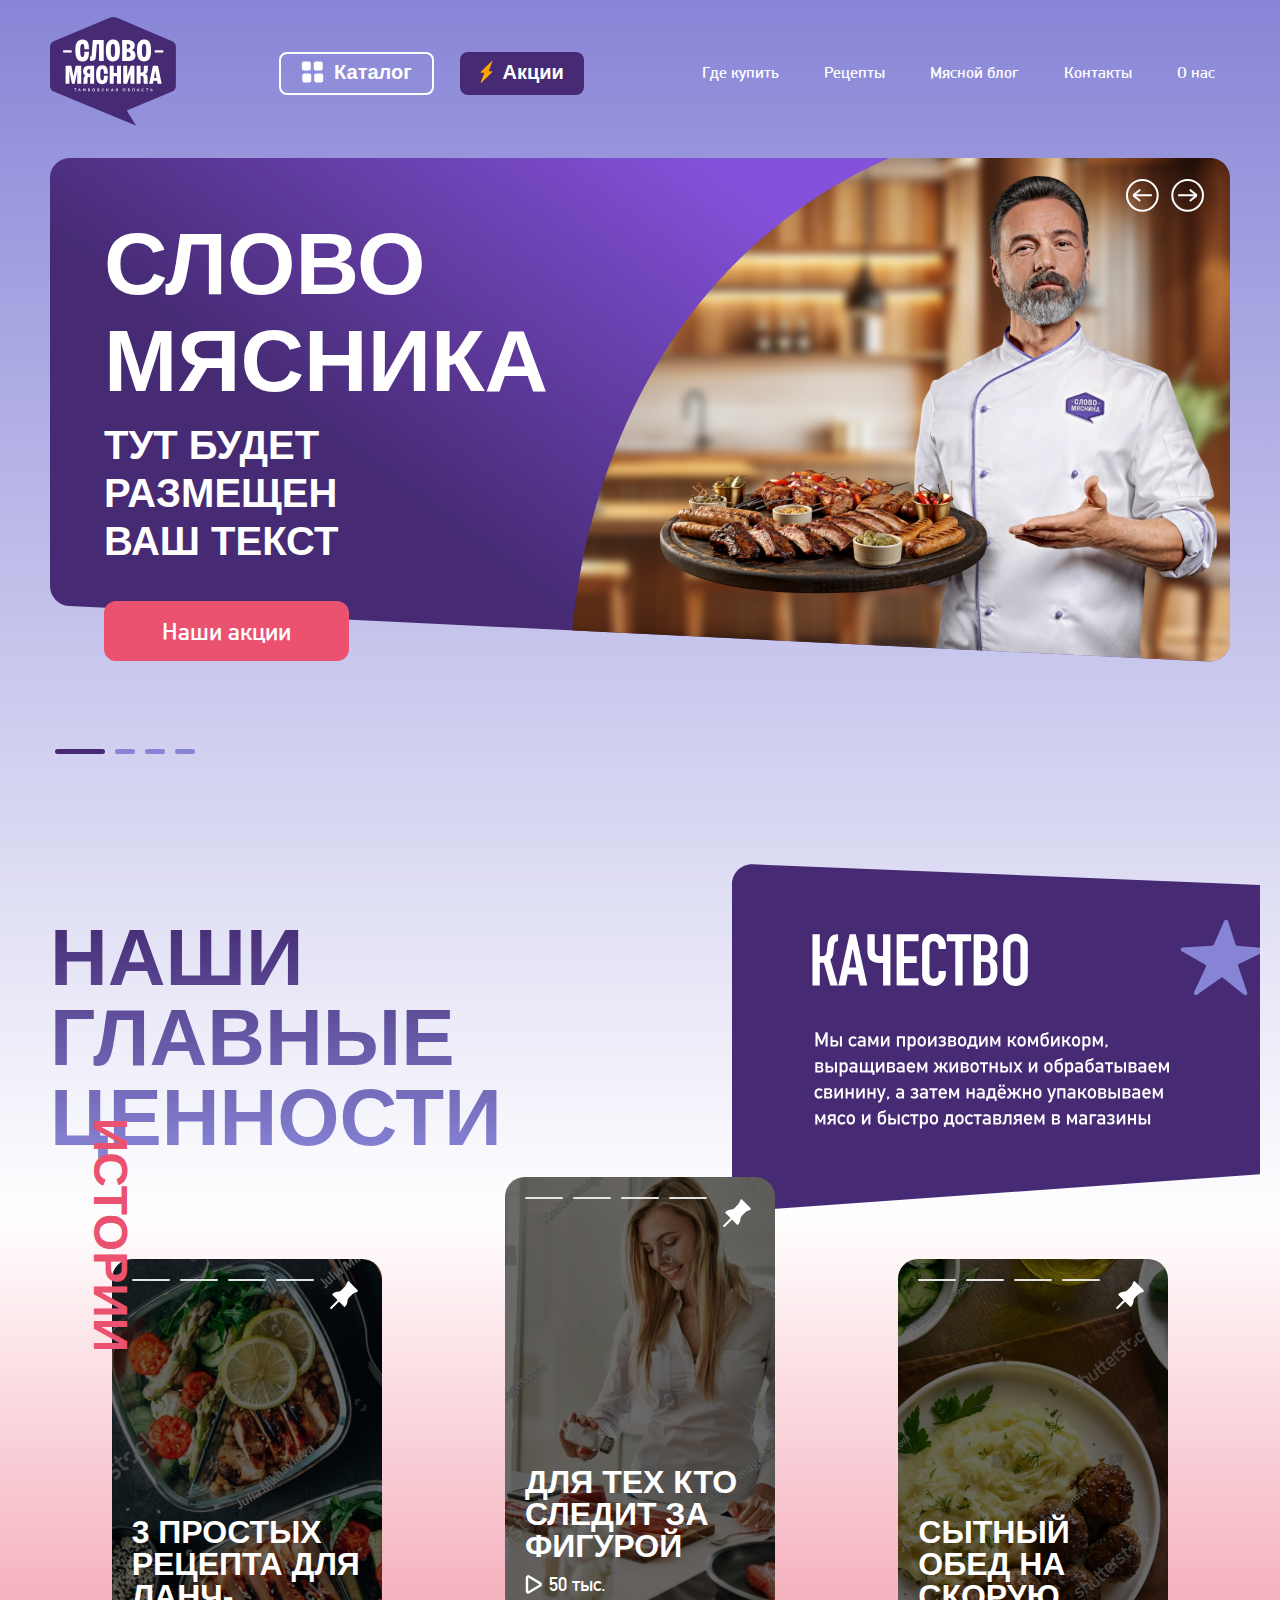
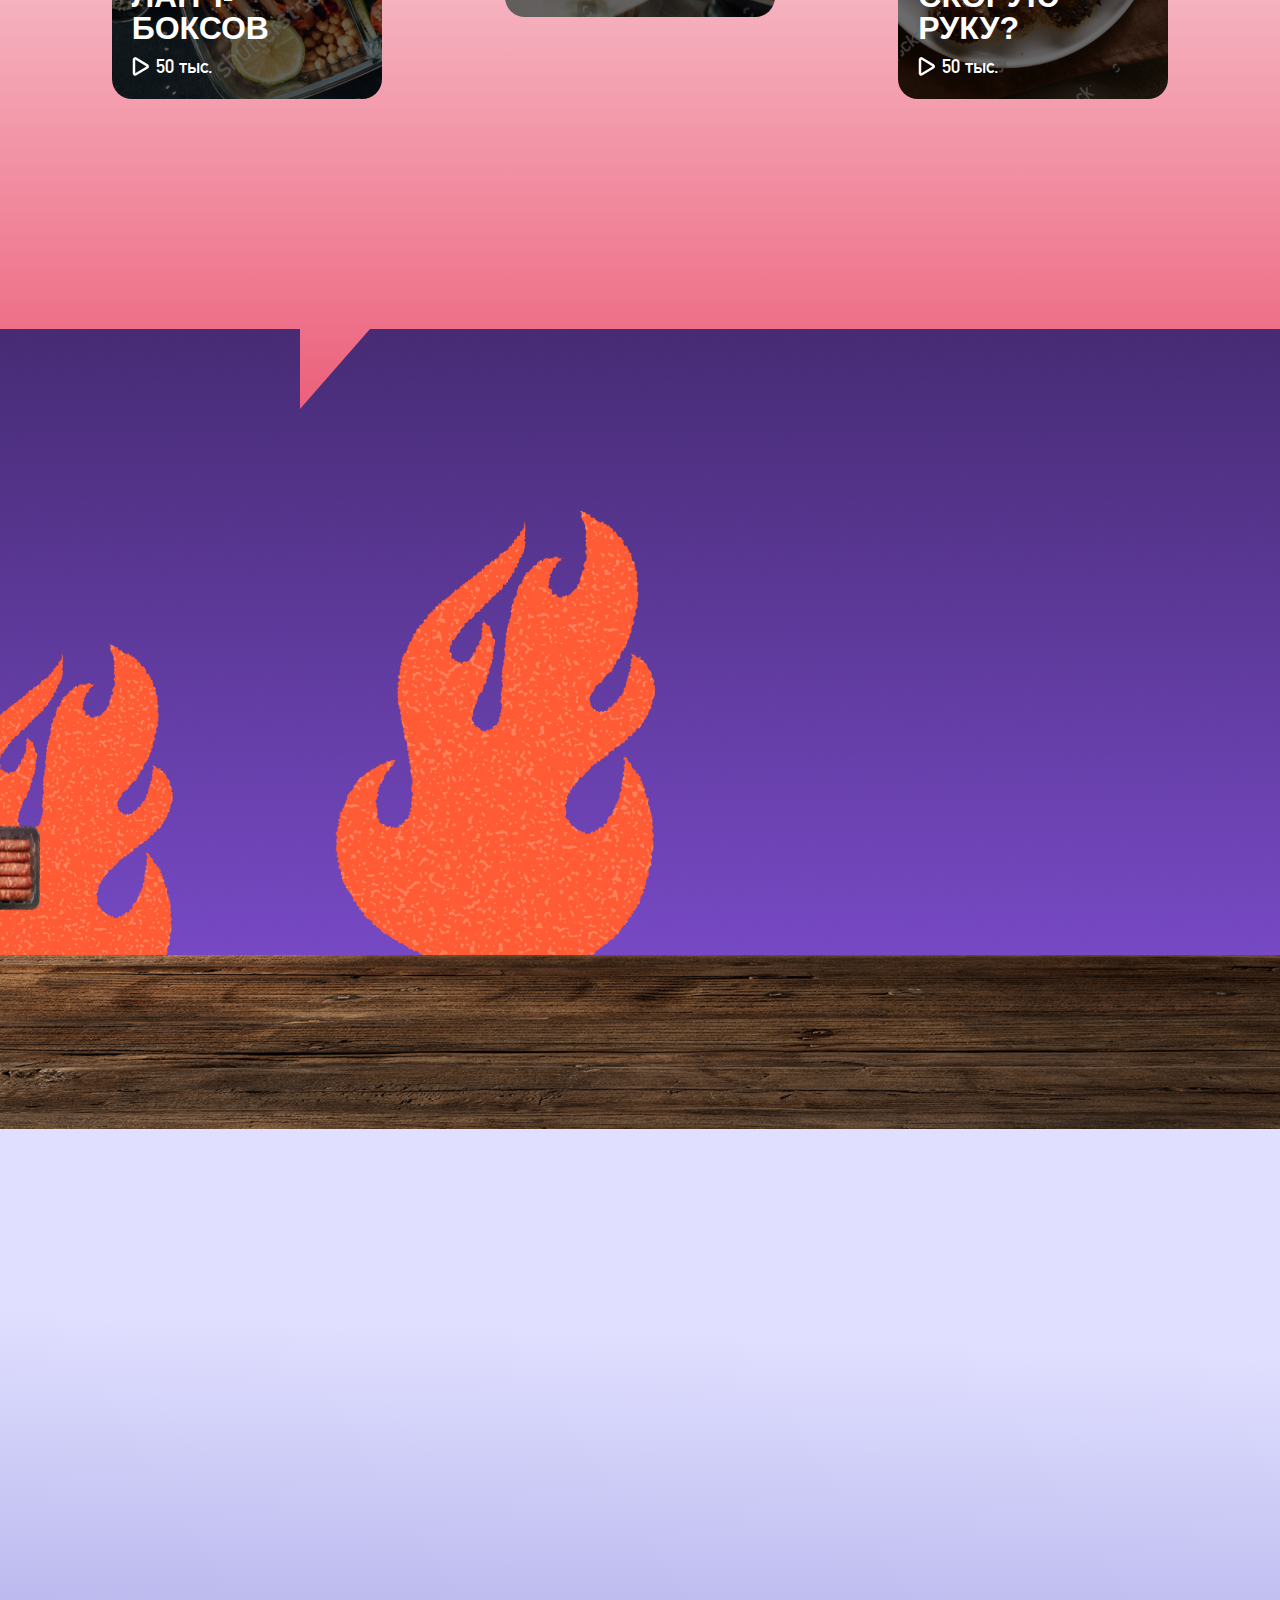
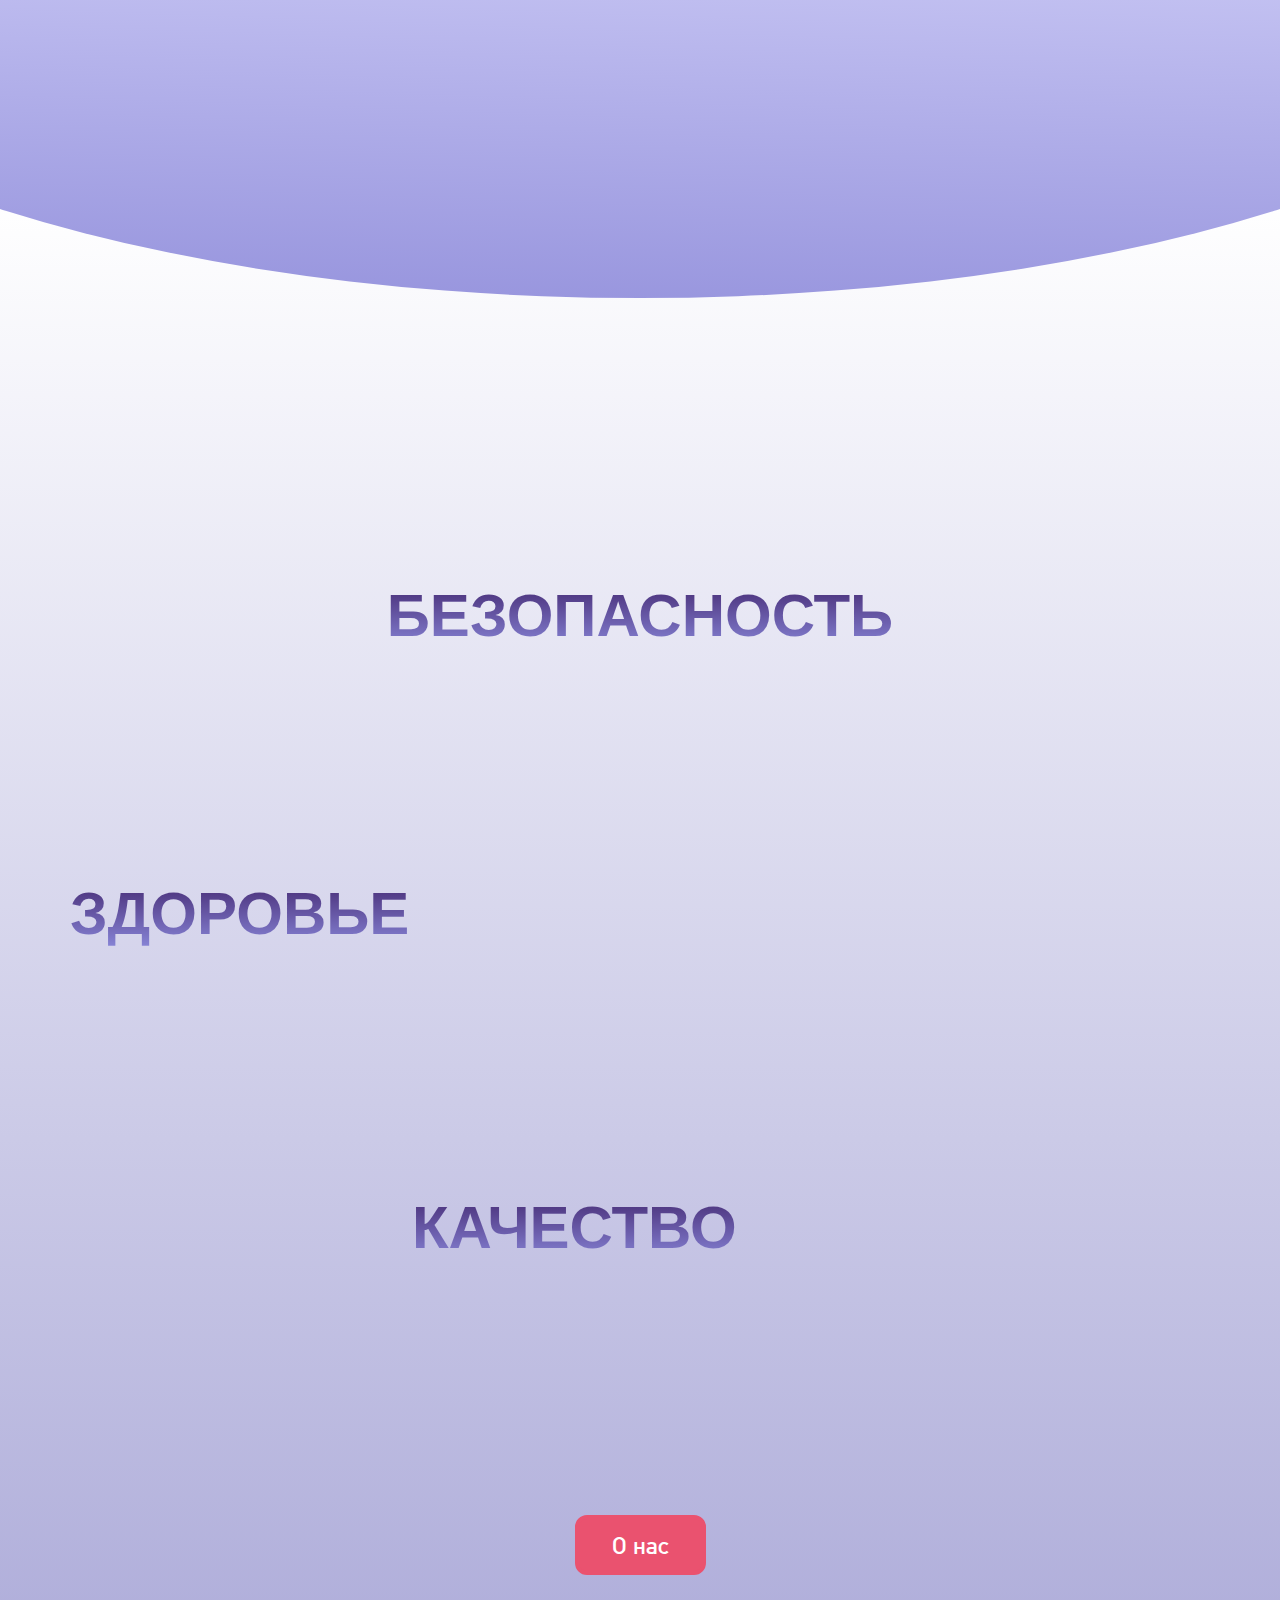
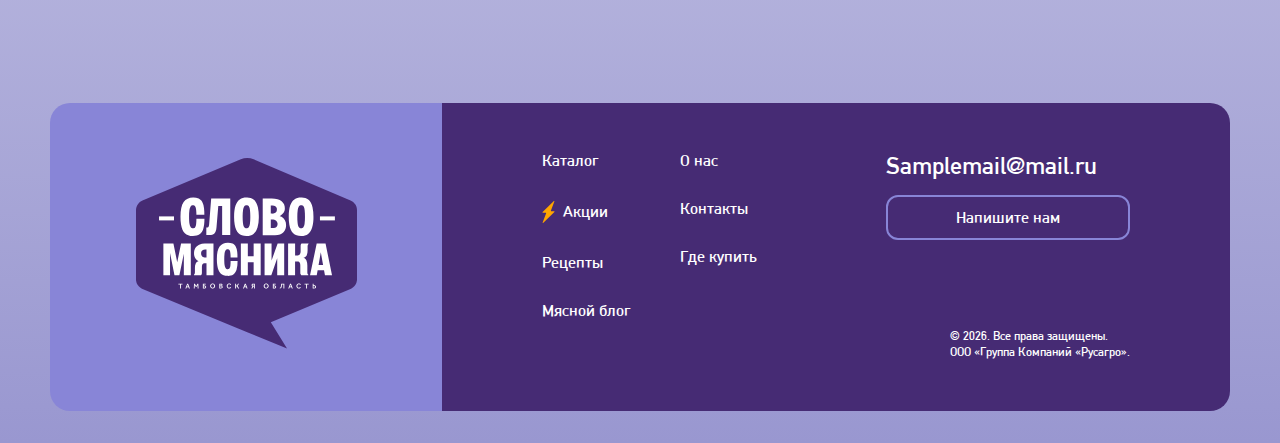
==== commit 619a12a9: "готовы страницы: главная, контакты, рецепты, шаблон рецепта, блог, шаблон статьи, доп фильтры для ре" ====
--- a/index.html
+++ b/index.html
@@ -37,8 +37,8 @@
                     <a id="buy" href="#partners">Где купить</a>
                     <a id="recipes" href="/recipes.html">Рецепты</a>
                     <a id="blog" href="/blog.html">Мясной блог</a>
-                    <a id="contacts" href="">Контакты</a>
-                    <a id="about" href="">О нас</a>
+                    <a id="contacts" href="/contacts.html">Контакты</a>
+                    <a id="about" href="/about.html">О нас</a>
                 </nav>
                 <div class="header_burger-menu" id="hamburger">
                     <img src="/images/burger.svg" alt="">
@@ -76,13 +76,13 @@
                             </a>
                         </li>
                         <li>
-                            <a href="">
+                            <a href="/contacts.html">
                                 <img src="/images/liBurger.svg" alt="">
                                 <p>Контакты</p>
                             </a>
                         </li>
                         <li>
-                            <a href="">
+                            <a href="/about.html">
                                 <img src="/images/liBurger.svg" alt="">
                                 <p>О нас</p>
                             </a>
@@ -137,7 +137,7 @@
                 <section class="slider">
                     <div class="wrapper">
                         <div class="slider_wrapper">
-                            <div>
+                            <div class="slider_title-container">
                                 <h2 class="slider_title">Наши <br> главные <br> ценности</h2>
                             </div>
                             <div class="my-swiper-container-1">
@@ -235,6 +235,11 @@
                         <div class="popup" id="popup">
                             <div class="popup_wrapper">
                                 <div class="swiper-container popup_slider_container">
+                                    <div class="clos-cont">
+                                        <button id="closeAll" class="close">
+                                            <img src="/images/close22.svg" alt="">
+                                        </button>
+                                    </div>
                                     <div class="swiper-wrapper">
                                         <div class="swiper-slide swiper-slide-3 popup_item" id="story_slide-1" data-video="/video/1109668_Stairs_Standard_1280x720.mp4">
                                             <a href="/images/storis/s1/1.jpg" data-fancybox="gallery">
--- a/css/style.css
+++ b/css/style.css
@@ -140,3 +140,35 @@
     cursor: pointer;
 }
 
+.breadcrumb {
+    list-style: none;
+    padding: 0;
+    margin: 0;
+    display: flex;
+    align-items: center;
+    margin-bottom: 21px;
+  }
+  
+  .breadcrumb-item + .breadcrumb-item::before {
+    content: '';
+    display: inline-block;
+    width: 16px;
+    height: 16px;
+    background-image: url('/images/bread.svg');
+    background-position: center;
+    background-size: contain;
+    background-repeat: no-repeat;
+    margin: 0 8px;
+    margin-bottom: -3px;
+  }
+  
+  .breadcrumb-item a, .breadcrumb .active {
+    color: #FFF;
+    font-family: var(--third-family);
+    font-size: 14px;
+    font-style: normal;
+    font-weight: 500;
+    line-height: 110%; /* 15.4px */
+    text-decoration: none;
+  }
+
--- a/css/home.css
+++ b/css/home.css
@@ -746,6 +746,10 @@
    
 }
 
+.slider_title-container {
+    margin-right: 200px;
+}
+
 /* partners end */
 
 /* message start */
@@ -976,6 +980,9 @@
     }
 }
 
+.popup_wrapper {
+    max-width: 450px;
+}
 
 .custom-popup {
     display: none;
@@ -1064,7 +1071,7 @@
 
 @media screen and (max-width: 490px) {
     .stores {
-        margin-top: 1450px;
+        margin-top: 1550px;
     }
 }
 
@@ -1492,3 +1499,30 @@
 }
 
 
+.clos-cont {
+    display: flex;
+    justify-content: flex-end;
+    margin-top: 100px;
+}
+
+.clos-cont button {
+    border-radius: 50%;
+    border: none;
+    padding: 10px 10px;
+    display: flex;
+    align-items: center;
+    justify-content: center;
+    background: rgba(70, 43, 116, 1);
+}
+
+@media screen and (max-width: 768px) {
+    .swiper-button-next,
+    .swiper-button-prev {
+        display: none!important;
+    }
+
+    .popup {
+        padding: 15px 0px 50px 0px;
+    }
+}
+
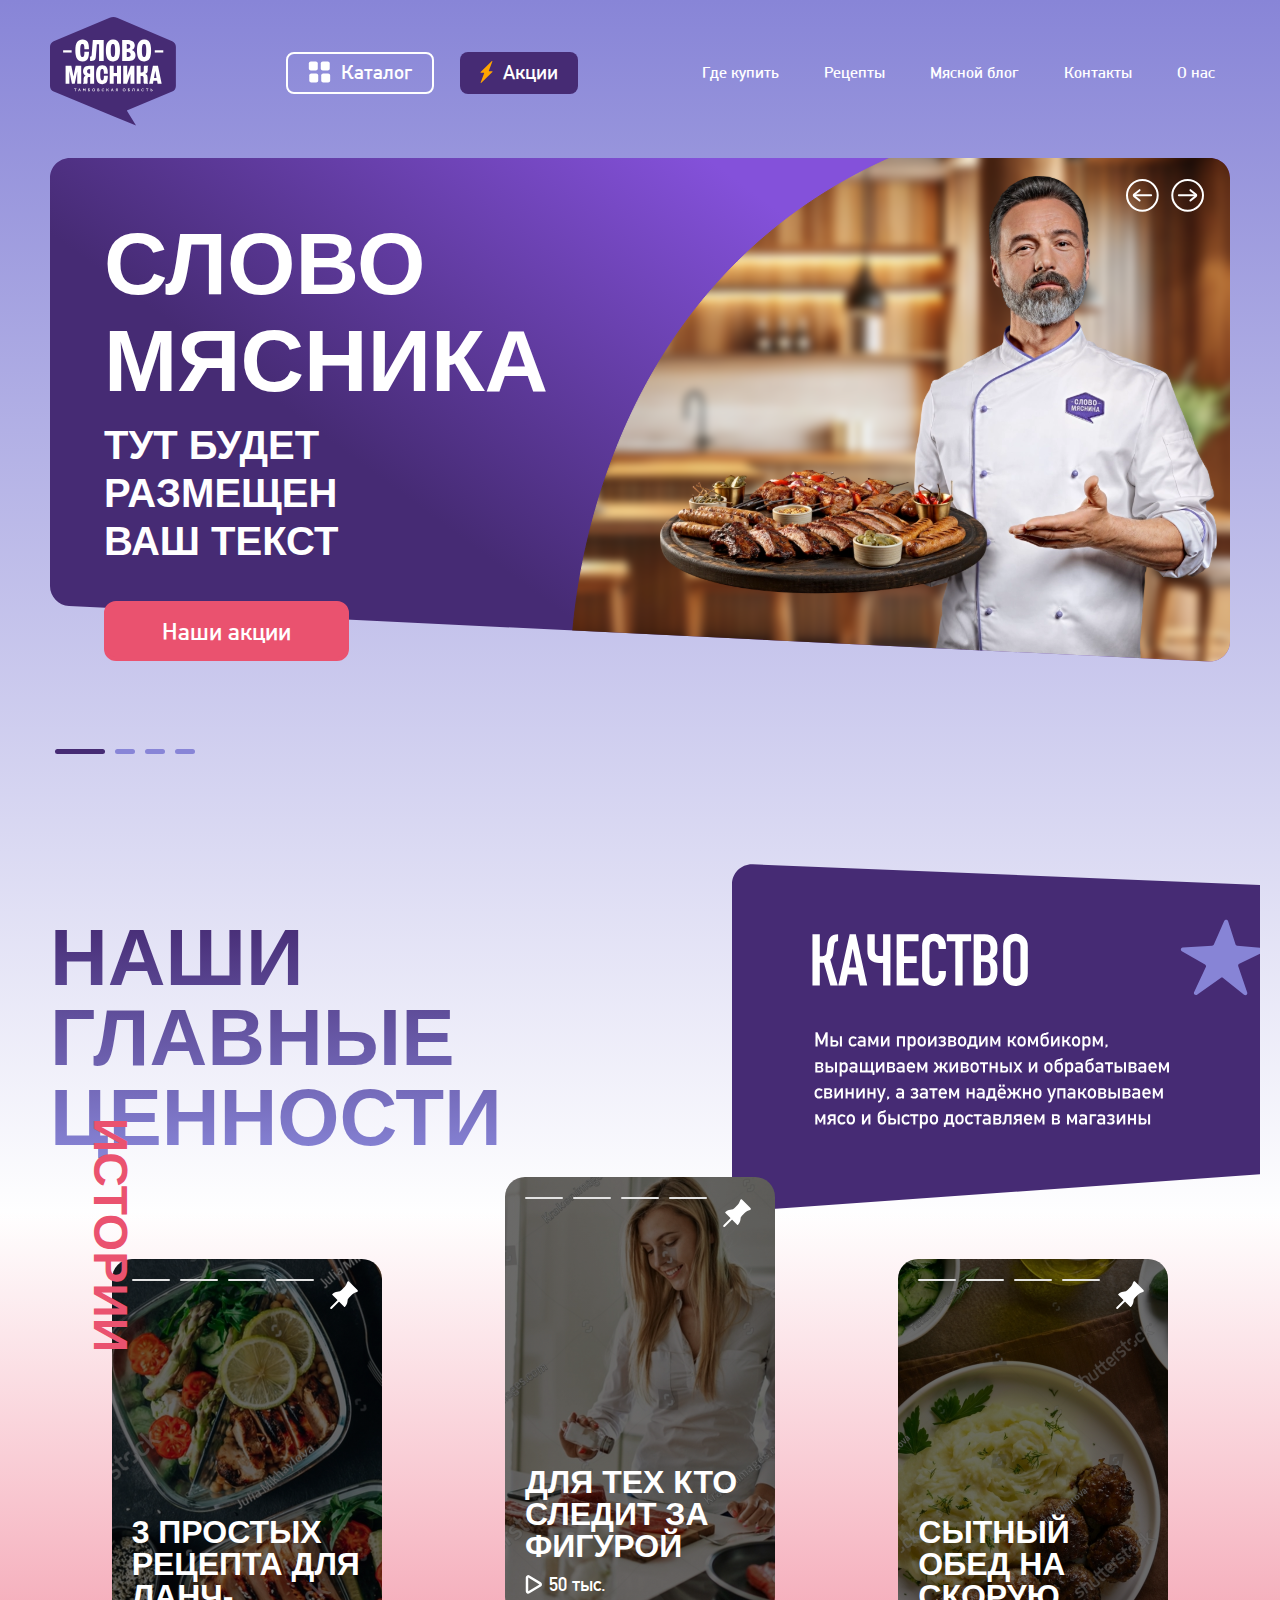
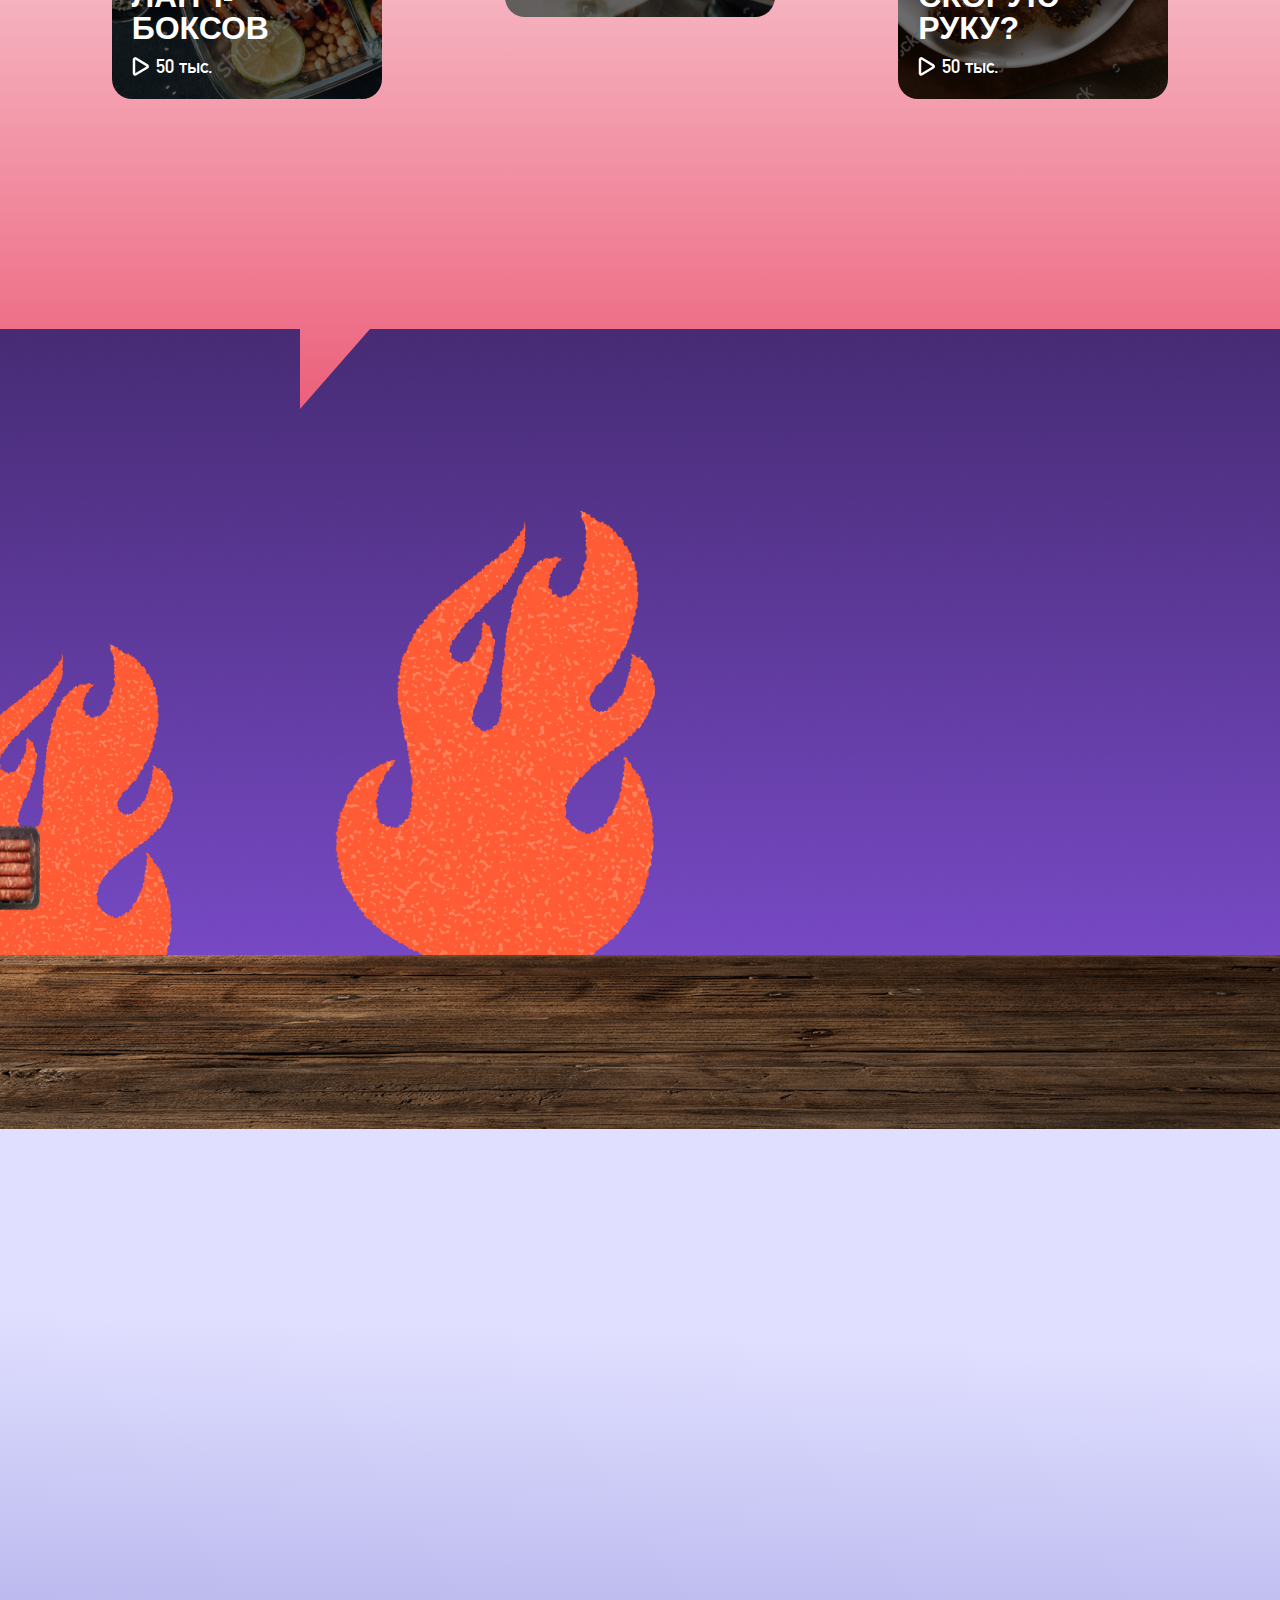
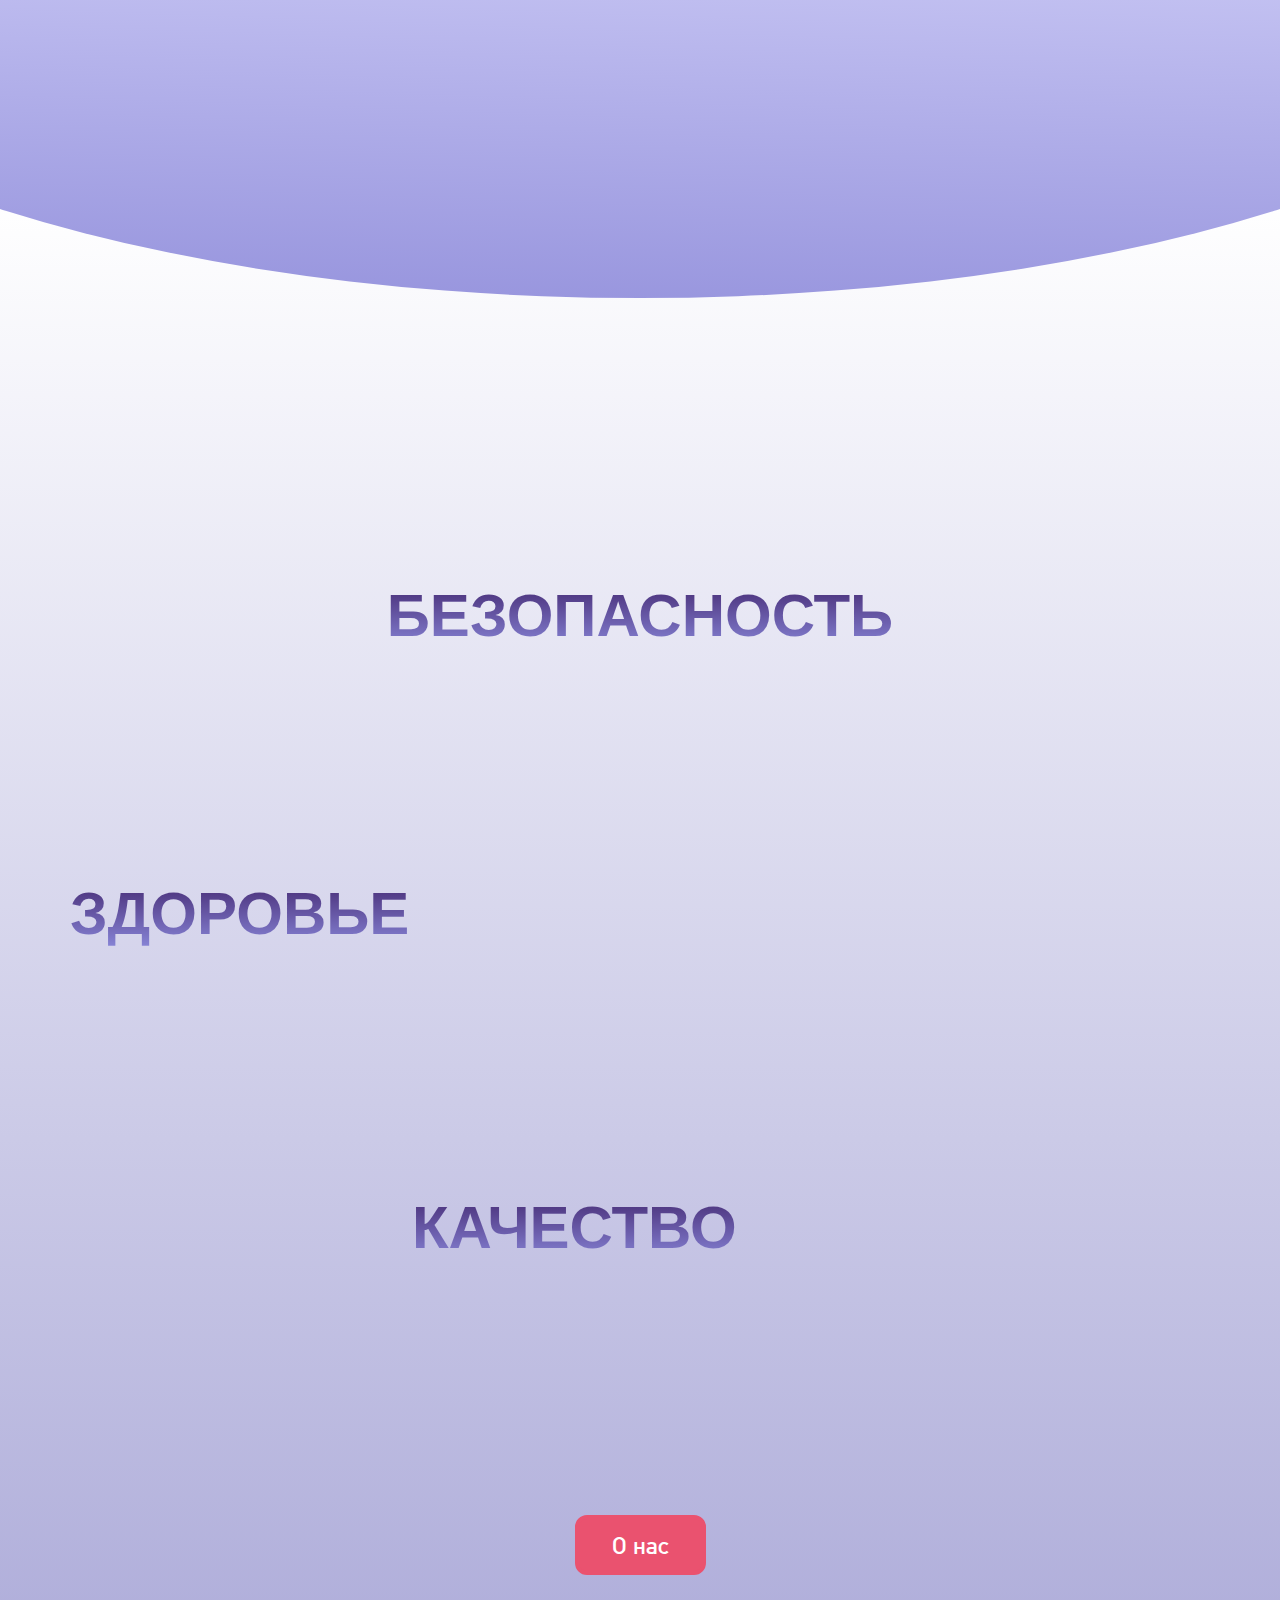
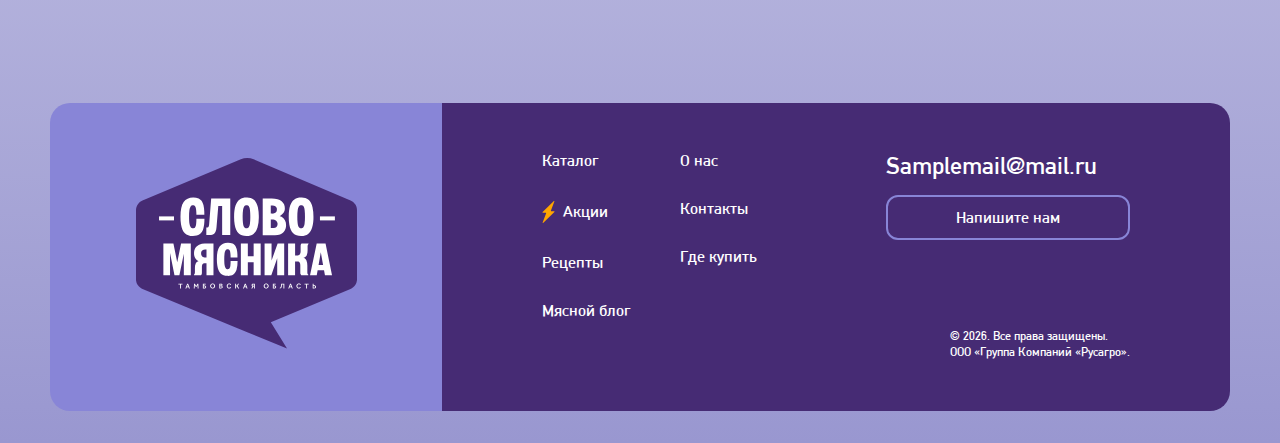
==== commit 0e8350fb: "еще 1 страница и адаптив на другой" ====
--- a/index.html
+++ b/index.html
@@ -24,14 +24,14 @@
                     </a>
                 </div>
                 <div class="header_button-container">
-                    <button>
+                    <a href="/catalog.html">
                         <img src="/images/buttonOneHeader.svg" alt="">
                         <span>Каталог</span>
-                    </button>
-                    <button>
+                    </a>
+                    <a>
                         <img src="/images/buttonTwoHeader.svg" alt="">
                         <span>Акции</span>
-                    </button>
+                    </a>
                 </div>
                 <nav class="header_nav">
                     <a id="buy" href="#partners">Где купить</a>
@@ -52,7 +52,7 @@
                     </div>
                     <ul>
                         <li>
-                            <a href="">
+                            <a href="/catalog.html">
                                 <img src="/images/liBurger.svg" alt="">
                                 <p>Каталог</p>
                             </a>
--- a/css/style.css
+++ b/css/style.css
@@ -172,3 +172,47 @@
     text-decoration: none;
   }
 
+
+  .hero_recipes_wrapper video {
+    width: 100%;
+    max-height: 534px;
+    object-fit: cover;
+    border-radius: 20px;
+}
+
+.hero_recipes .play-pause-btn {
+    position: absolute;
+    top: 55%;
+    z-index: 5;
+    background-color: transparent;
+    color: white;
+    border: none;
+    padding: 10px 20px;
+    cursor: pointer;
+}
+
+.play-pause-btn-container {
+    display: flex;
+    justify-content: center;
+}
+
+#background-video:hover + .play-pause-btn-container .play-pause-btn img {
+    display: block;
+}
+
+.blog-video-wrapper {
+    position: relative; /* Устанавливаем относительное позиционирование для родителя */
+}
+
+.play-pause-btn-container {
+    position: absolute; /* Абсолютное позиционирование внутри родителя */
+    top: 50%; /* Центрируем по вертикали */
+    left: 50%; /* Центрируем по горизонтали */
+    transform: translate(-50%, -50%); /* Смещаем элемент на 50% от его размеров для точного центрирования */
+}
+
+.play-pause-btn {
+    background-color: transparent;
+    border: none;
+}
+
--- a/css/header.css
+++ b/css/header.css
@@ -24,7 +24,7 @@
     gap: 26px;
 }
 
-.header_button-container button {
+.header_button-container a {
     display: flex;
     align-items: center;
     gap: 10px;
@@ -34,6 +34,7 @@
     font-size: 20px;
     cursor: pointer;
     color: var(--color-white);
+    text-decoration: none;
     transition: transform 0.2s ease; /* Добавляем плавный переход для трансформации */
 }
 
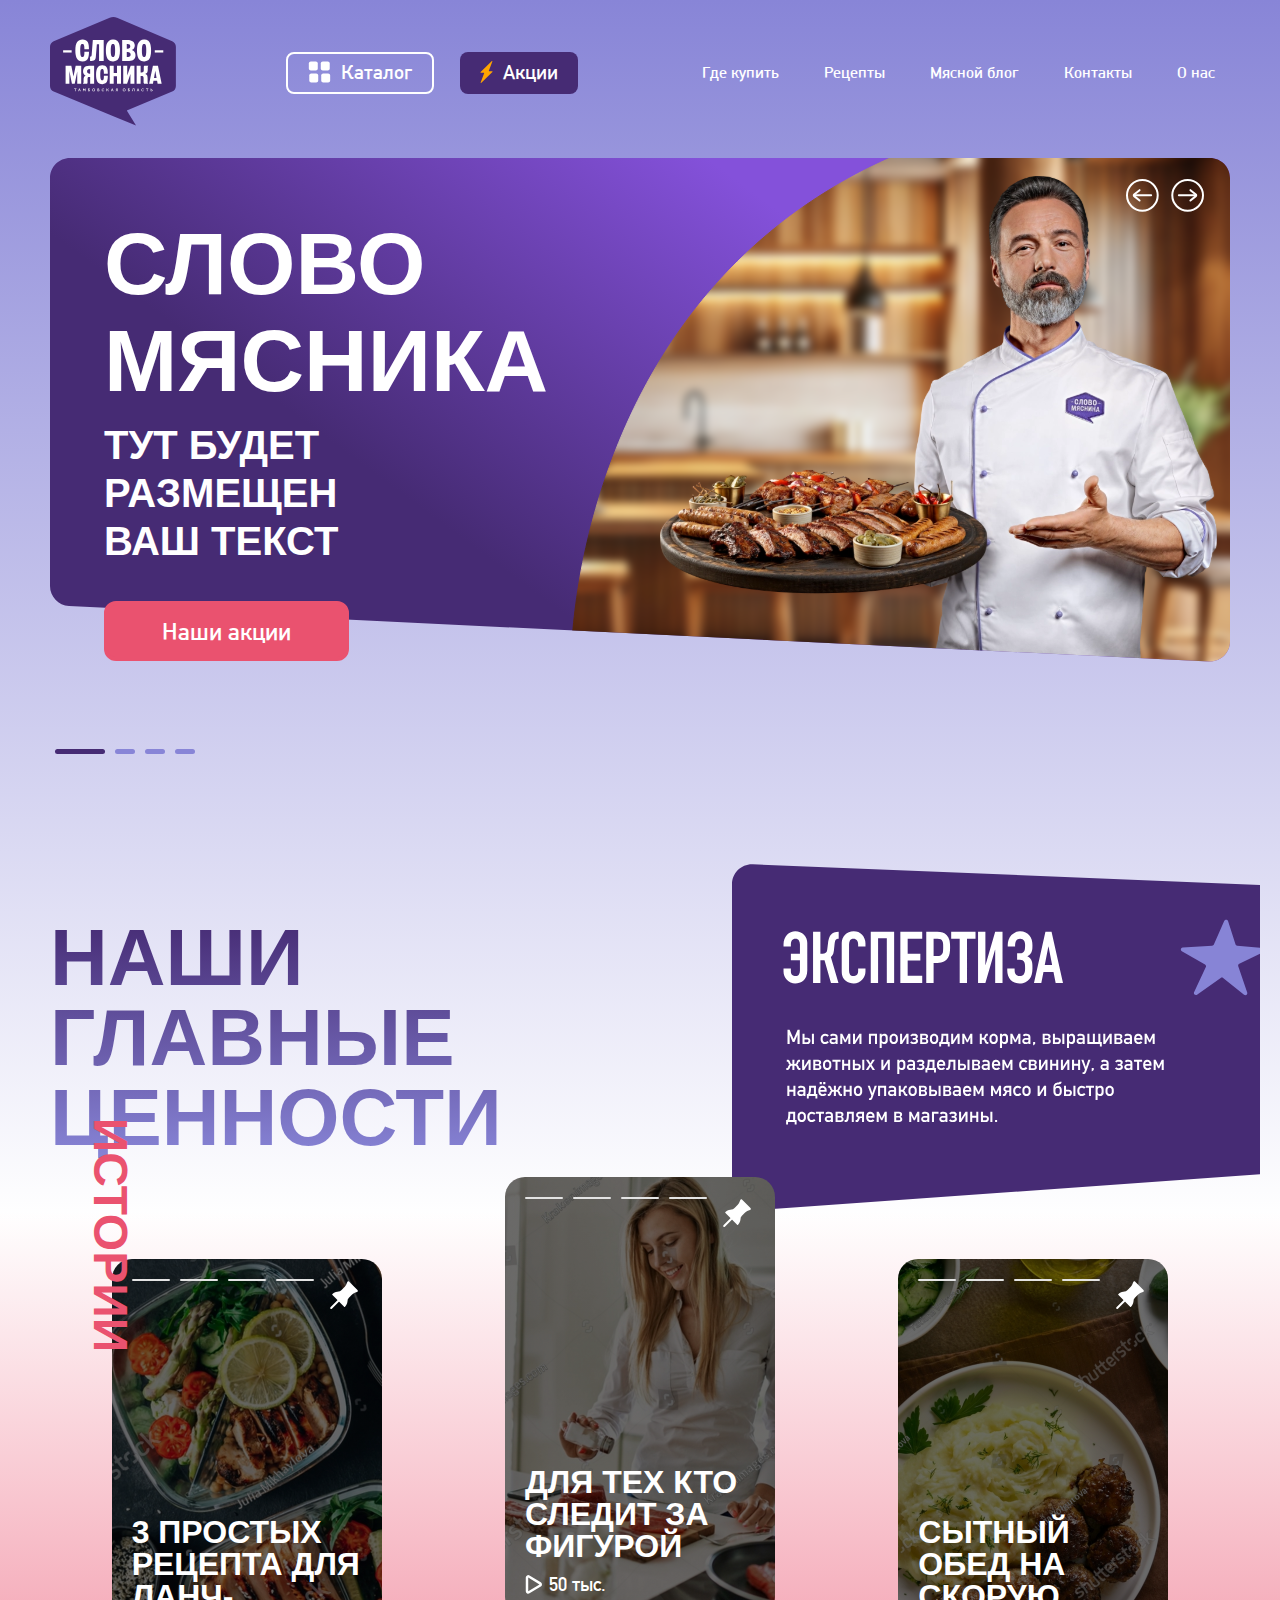
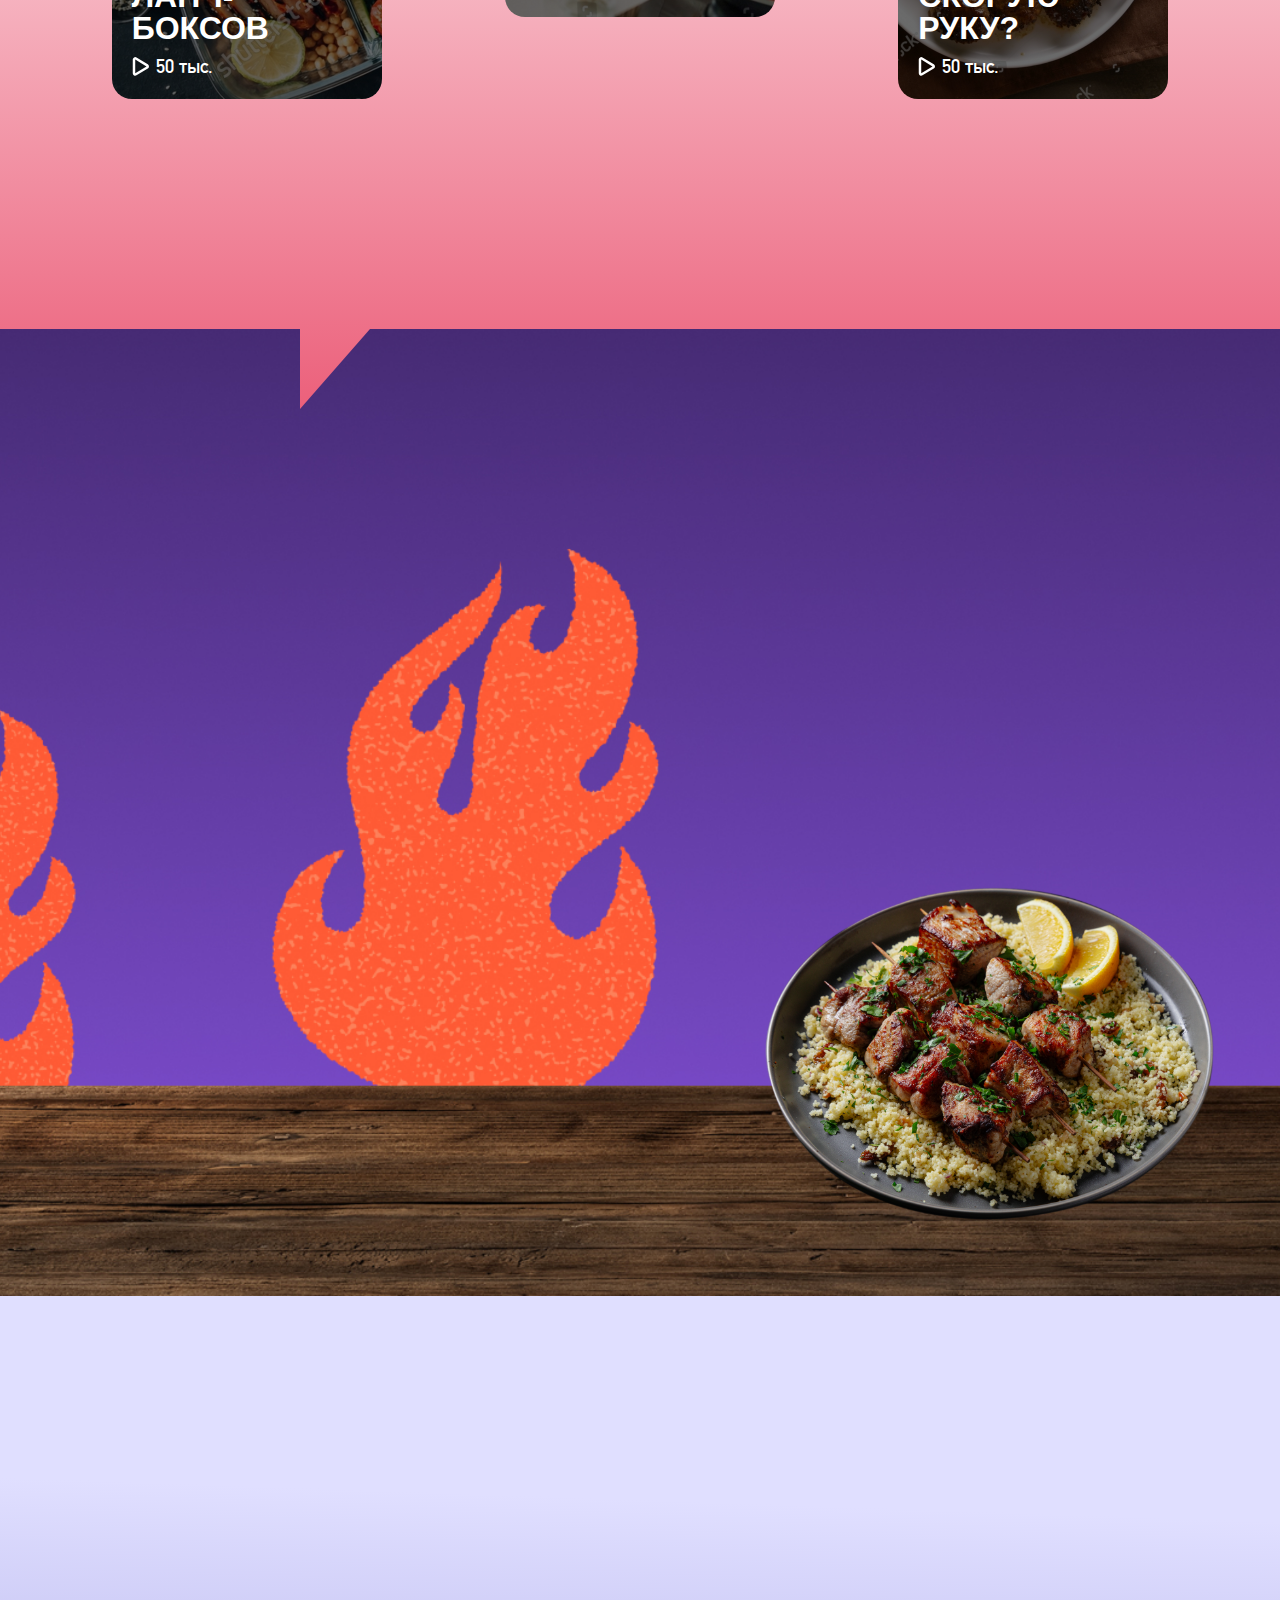
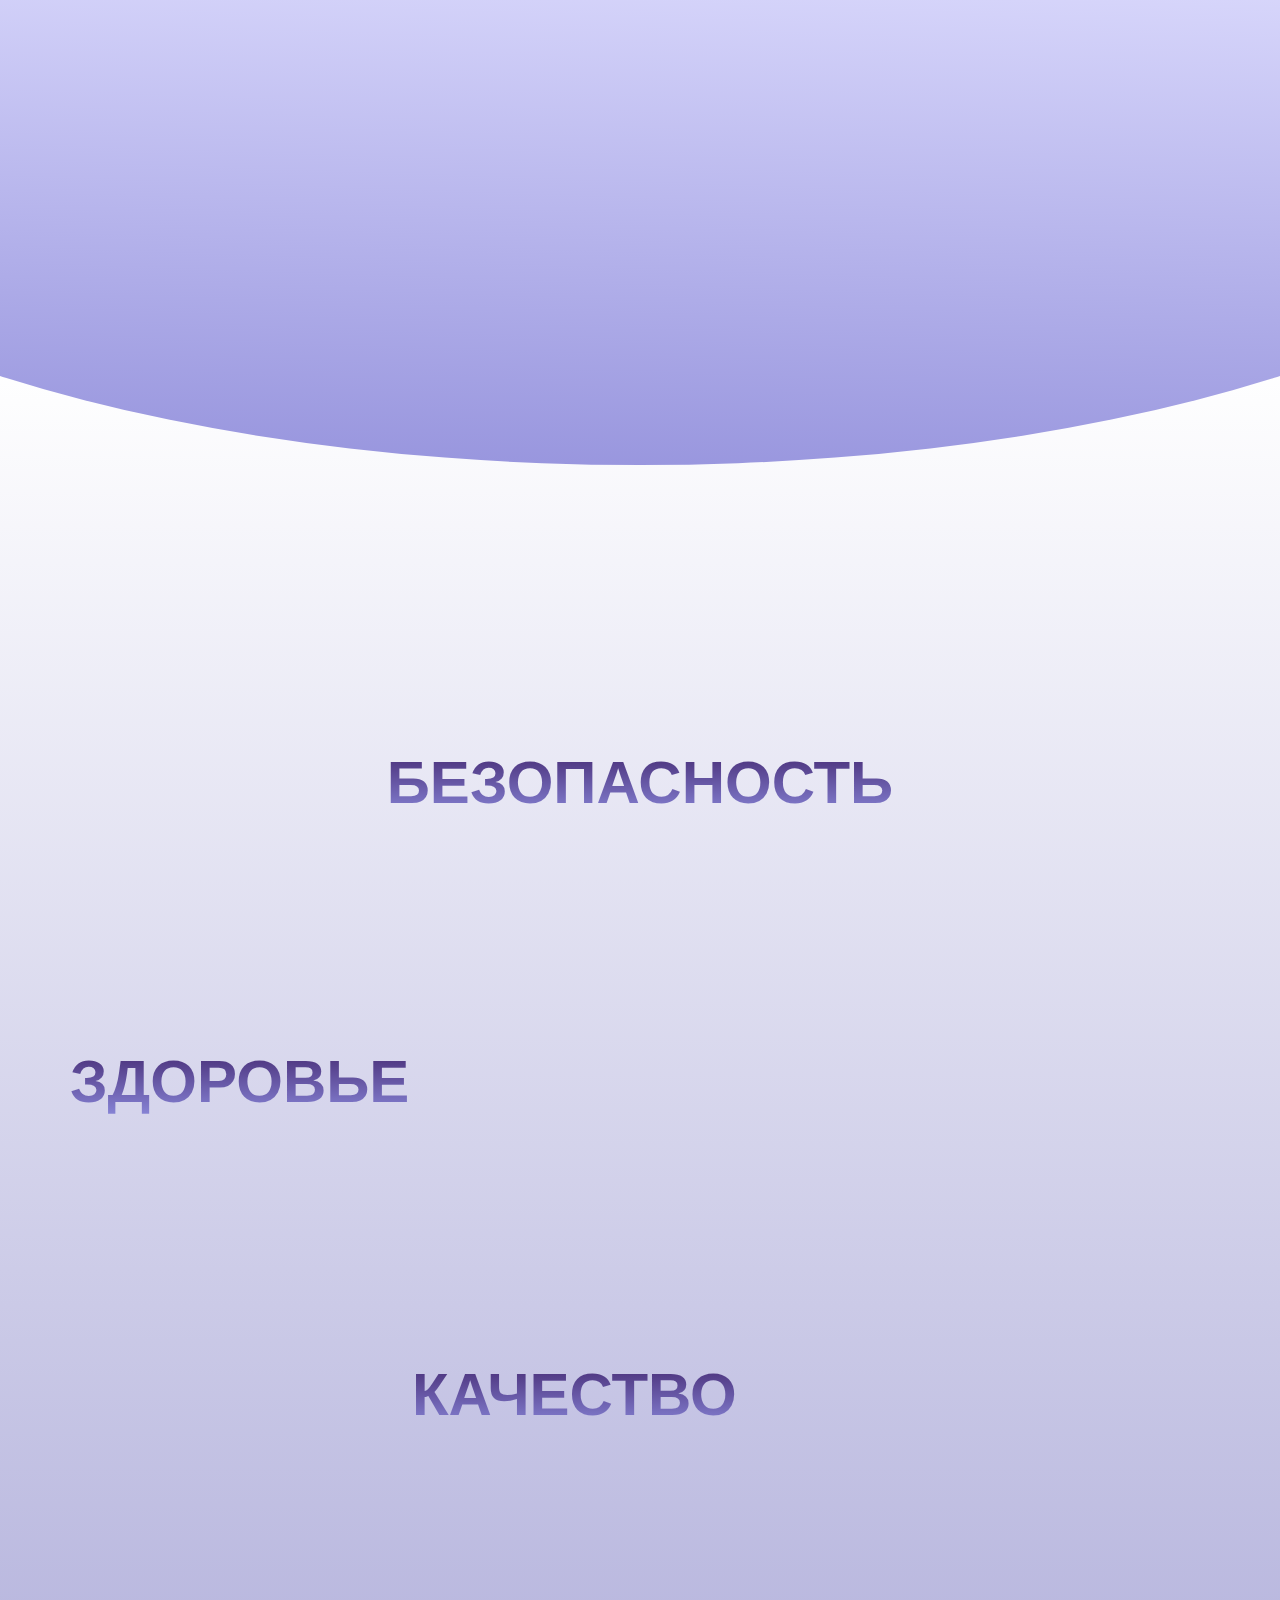
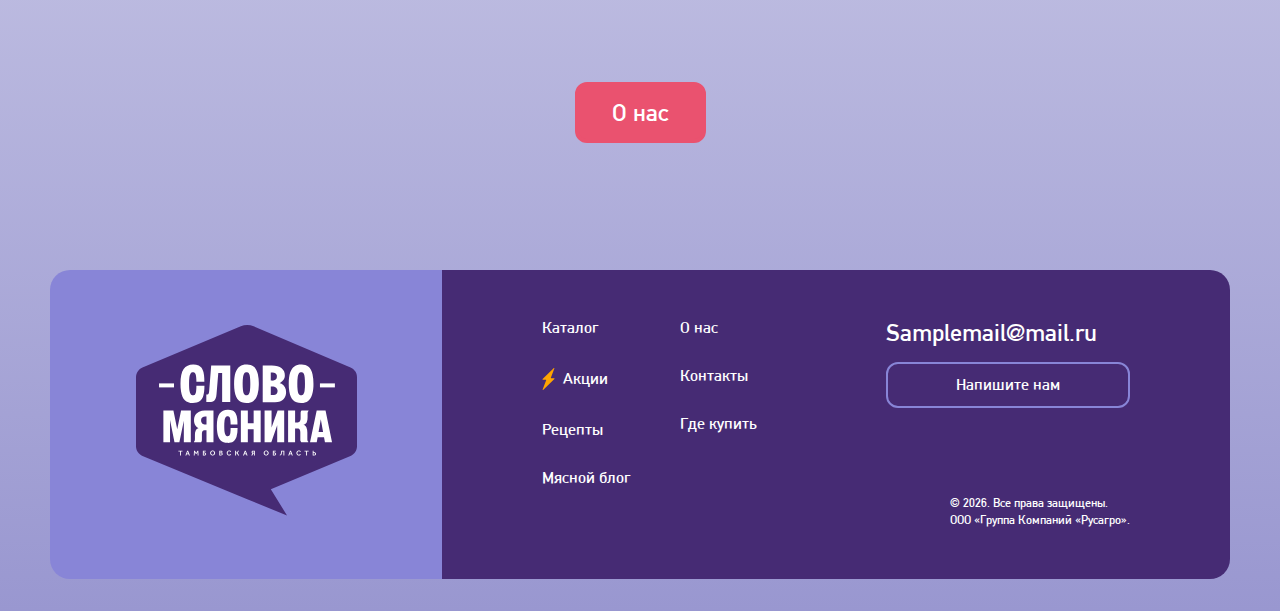
==== commit 56bf0434: "1" ====
--- a/index.html
+++ b/index.html
@@ -310,11 +310,11 @@
                         </div>
                         <div class="tab_img-container">
                             <div class="tab_img-container-top">
-                                <img id="top-img-1" src="/images/tab1-1.svg" alt="">
-                                <img id="top-img-2" src="/images/tab-1-2.svg" alt="">
+                                <img id="top-img-1" src="/images/home-tabs/top1/1.svg" alt="" loading="lazy">
+                                <img id="top-img-2" src="" alt="" loading="lazy">
                             </div>
                             <div class="tab_img-container-bottom">
-                                <img id="bottom-img" src="/images/tab-1-3.svg" alt="">
+                                <img id="bottom-img" src="/images/tab-1-3.svg" alt="" loading="lazy">
                             </div>
                         </div>
                     </div>
@@ -385,7 +385,7 @@
                             </div>
                         </div>
                         <div class="message_button-container">
-                            <a class="pink-button" href="">О нас</a>
+                            <a class="pink-button" href="/about.html">О нас</a>
                         </div>
                     </div>
                 </div>
--- a/css/home.css
+++ b/css/home.css
@@ -307,19 +307,12 @@
     display: flex;
     gap: 50px;
     align-items: end;
+    justify-content: space-between;
+    padding: 50px 0;
 }
 
 .tab_img-container-top {
     display: flex;
-}
-
-.tab_img-container-top > :last-child {
-    margin-left: -230px;
-    margin-bottom: -100px;
-}
-
-.tab_img-container-bottom img {
-    margin-bottom: -50px;
 }
 
 .activeTab {
@@ -329,16 +322,9 @@
 
 #bottom-img, #top-img-1, #top-img-2 {
     width: 100%;
-
-}
-
-#top-img-1 {
-    max-width: 456px;
-}
-
-#top-img-2 {
-    max-width: 436px;
-}
+}
+
+
 
 .tab_title-container {
     margin-left: 50vw;
@@ -351,10 +337,6 @@
 }
 
 @media screen and (max-width: 1198px) {
-    .tab_img-container-top > :last-child {
-        margin-left: -300px;
-        margin-bottom: -100px;
-    }
 
     .tab {
         padding-bottom: 150px;
@@ -1484,7 +1466,7 @@
 
 
 .fade-left2 {
-    animation: fadeLeft 0.5s forwards;
+    animation: fadeLeft 1.4s forwards;
 }
 
 @keyframes fadeLeft {
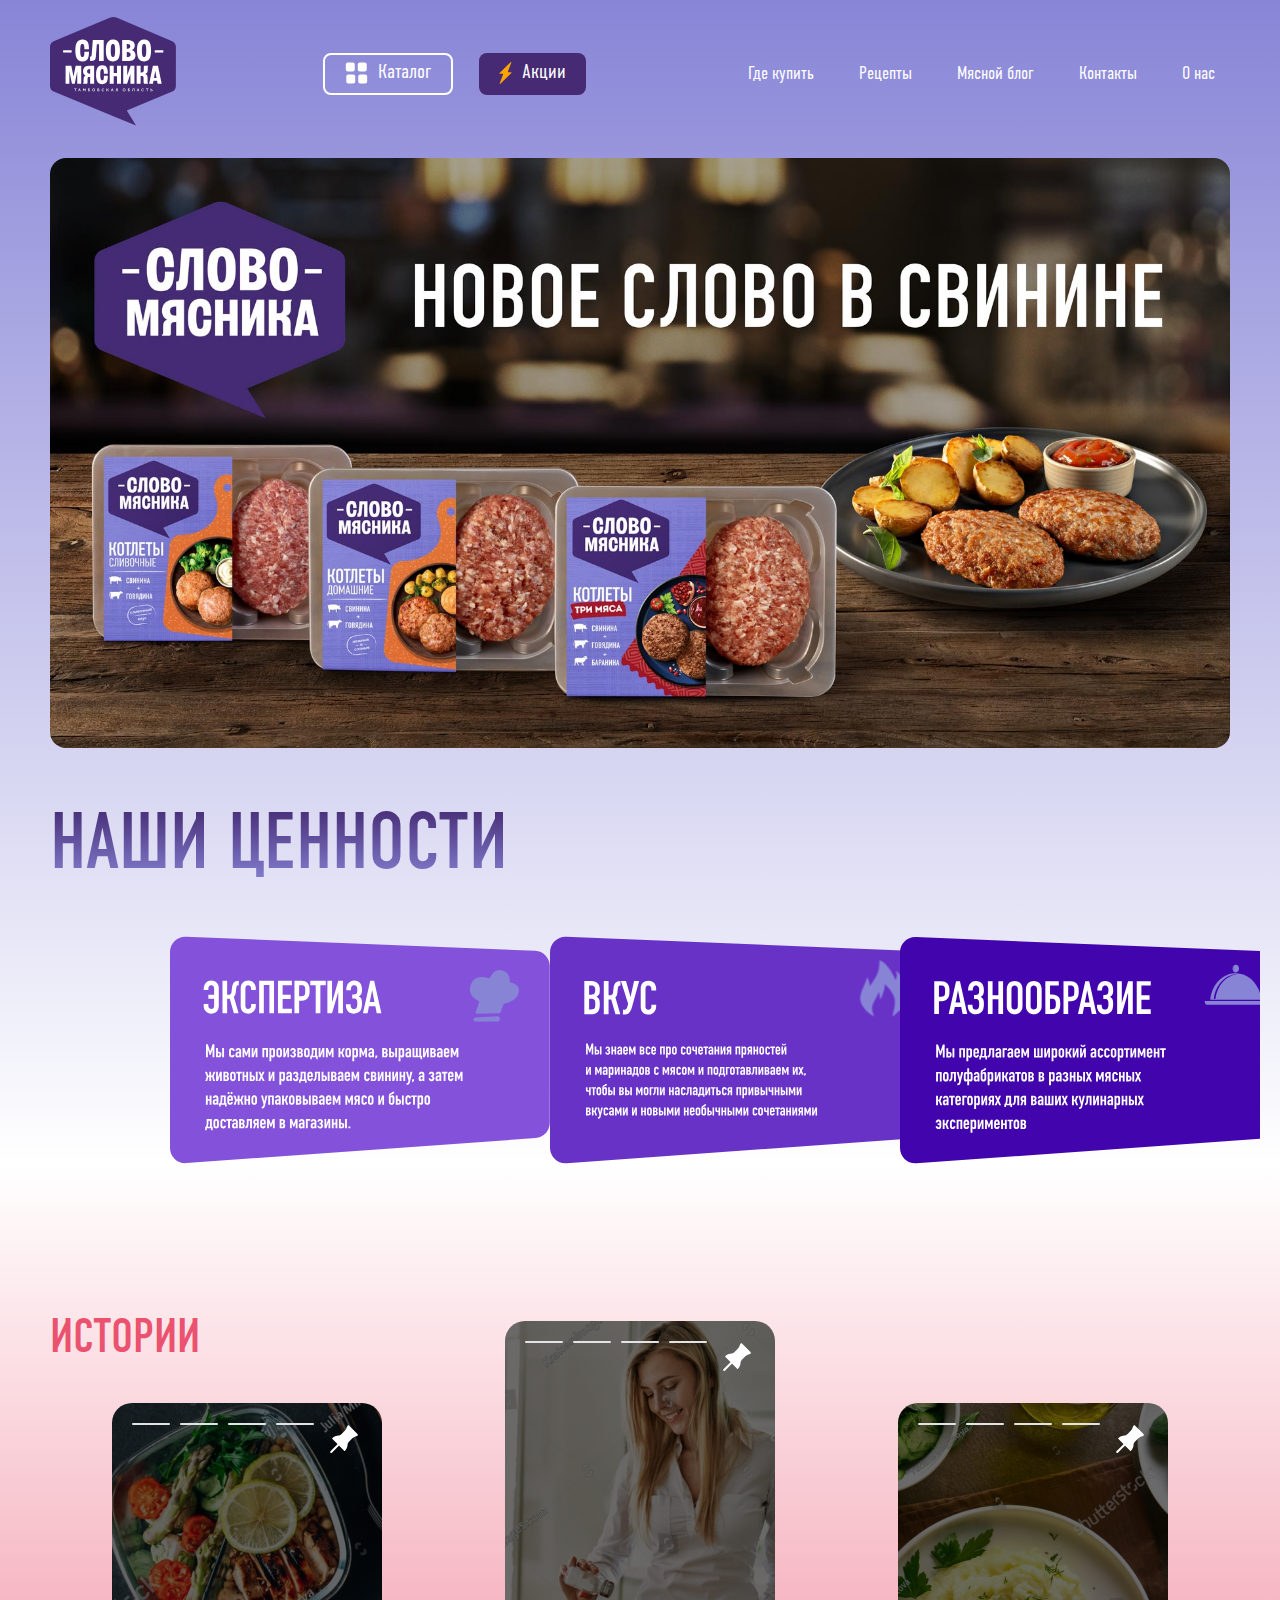
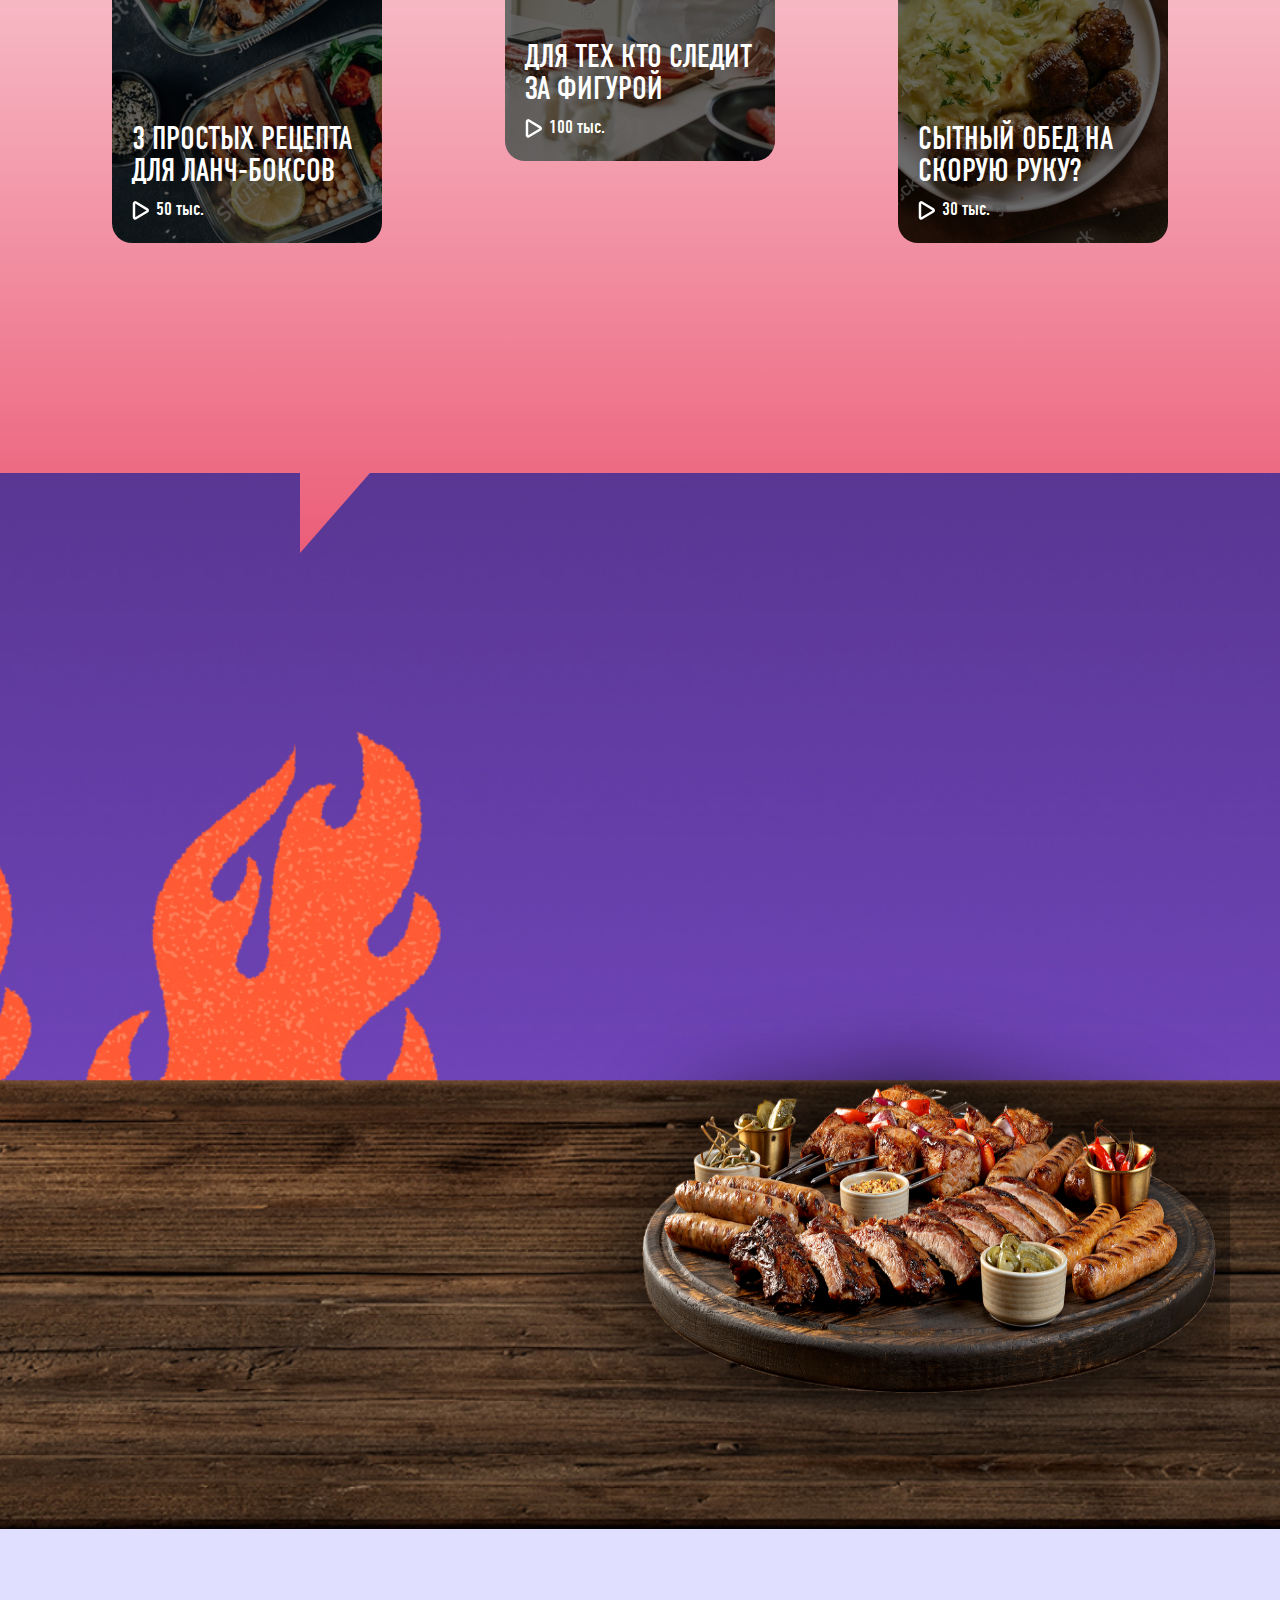
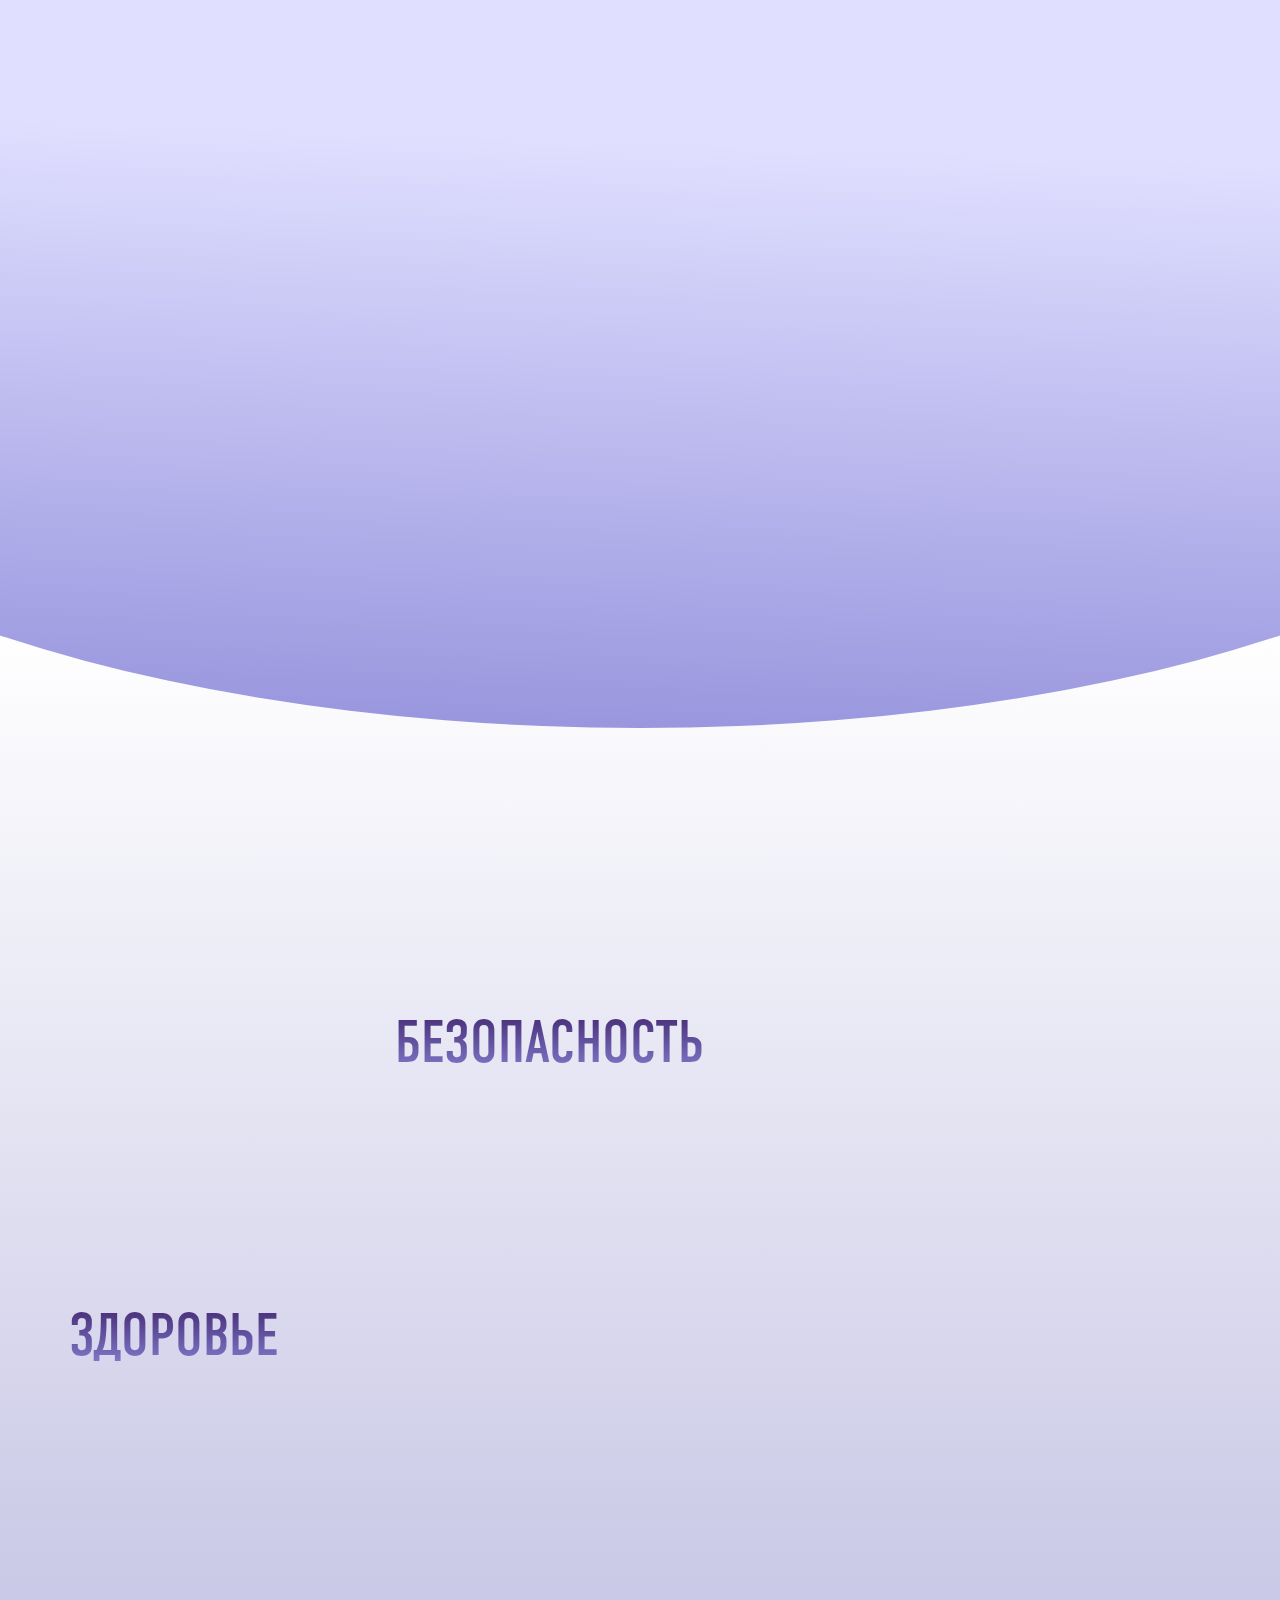
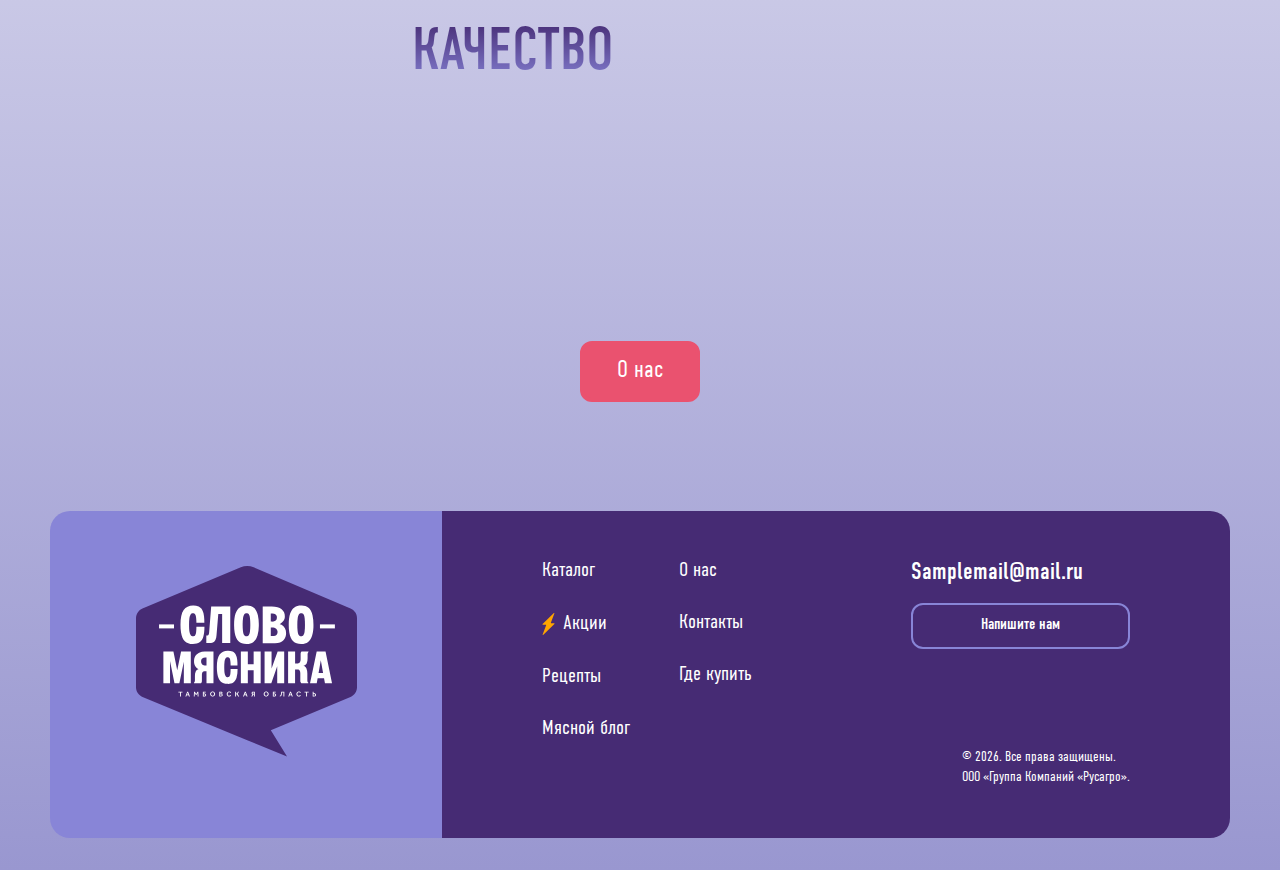
==== commit 622f9c3a: "100" ====
--- a/index.html
+++ b/index.html
@@ -95,69 +95,28 @@
         <main class="main-home">
             <section class="hero">
                 <div class="wrapper">
-                     <div class="hero_container">
-                        <div class="hero_left-block" id="gestureContainer">
-                            <div>
-                                <h1 id="mainTitle">{titles}</h1>
-                                <h2 id="subTitle">{subtitles}</h2>
-                            </div>
-                            <a id="hero_link" href="" class="pink-button">Наши акции</a>
-                            <div id="dotsContainer"></div>
-                        </div>
-                        <div class="hero_right-block">
-                            <div class="hero_button-container">
-                                <button id="prevButton">
-                                    <img src="/images/arrowLefit.svg" alt="Предыдущий">
-                                </button>
-                                <button id="nextButton">
-                                    <img src="/images/arrowRight.svg" alt="Следующий">
-                                </button>
-                            </div>
-                        </div>
-                    </div>
                     <div class="hero1">
-                        <div class="hero_button-container">
-                            <button id="prevButton2">
-                                <img src="/images/arrowLefit.svg" alt="Предыдущий">
-                            </button>
-                            <button id="nextButton2">
-                                <img src="/images/arrowRight.svg" alt="Следующий">
-                            </button>
-                        </div>
-                        <div class="hero_left-block" id="gestureContainer">
-                            <div>
-                                <h1 id="mainTitle2">{titles}</h1>
-                                <h2 id="subTitle2">{subtitles}</h2>
-                            </div>
-                            <a id="hero_link" href="" class="pink-button">Наши акции</a>
-                        </div>
-                    </div>
-                    <div class="dots-flex" id="dotsContainer2"></div>
+                        <img src="/images/herotestbg.jpg" alt="">
+                        <img src="/images/bggero12.jpg" alt="">
+                    </div>
                 </div>
                 <section class="slider">
                     <div class="wrapper">
-                        <div class="slider_wrapper">
-                            <div class="slider_title-container">
-                                <h2 class="slider_title">Наши <br> главные <br> ценности</h2>
-                            </div>
-                            <div class="my-swiper-container-1">
-                                <div class="slider-container5">
-                                    <div class="sli-cont">
-                                        <img src="images/sli1.svg" alt="sli1"id="sli1">
-                                        <img src="images/sli2.svg" alt="sli2" id="sli2">
-                                        <img src="images/sli3.svg" alt="sli3" id="sli3">
-                                        <img src="images/mobK1.svg" alt="sli3" class="sli5">
-                                        <img src="images/mobK2.svg" alt="sli3" class="sli5">
-                                        <img src="images/mobK3.svg" alt="sli3" class="sli5">
-                                    </div>
-                                </div>
-                            </div> 
+                        <h2 class="slider_title">наши ценности</h2>
+                        <div class="sli-cont">
+                            <img src="images/sli1.svg" alt="sli1"id="sli1">
+                            <img src="images/sli2.svg" alt="sli2" id="sli2">
+                            <img src="images/sli3.svg" alt="sli3" id="sli3">
+                            <img src="images/mobK1.svg" alt="sli3" class="sli5" id="sli5">
+                            <img src="images/mobK2.svg" alt="sli3" class="sli5" id="sli6">
+                            <img src="images/mobK3.svg" alt="sli3" class="sli5" id="sli7">
                         </div>
                     </div>
                 </section>
             </section>
             <section class="stores">
                 <div class="wrapper">
+                    <h2 class="story_title2">истории</h2>
                     <div class="stores_wrapper">
                         <h2 class="story_title">истории</h2>
                         <div class="stores_bottom" id="openPopup">
@@ -193,7 +152,7 @@
                                     </div>
                                     <div>
                                         <img src="/images/play.svg" alt="">
-                                        <p>50 тыс.</p>
+                                        <p>100 тыс.</p>
                                     </div>
                                 </div>
                             </div>
@@ -211,7 +170,7 @@
                                     </div>
                                     <div>
                                         <img src="/images/play.svg" alt="">
-                                        <p>50 тыс.</p>
+                                        <p>30 тыс.</p>
                                     </div>
                                 </div>
                             </div>
--- a/css/style.css
+++ b/css/style.css
@@ -7,24 +7,23 @@
 }
 
 @font-face {
-    font-family: 'DIN Alternate';
-    src: url('/fonts/DIN\ Alternate.ttf') format('truetype');
-    font-weight: bold;
+    font-family: 'DINCondensed';
+    src: url('/fonts/DINCondensed-Light.ttf') format('truetype'); /* Подключаем шрифт */
+    font-weight: 400; /* Легкий вес */
     font-style: normal;
 }
 
 @font-face {
-	font-display: swap; /* Check https://developer.mozilla.org/en-US/docs/Web/CSS/@font-face/font-display for other options. */
-	font-family: 'Inter';
-	font-style: normal;
-	font-weight: 500;
-	src: url('/fonts/Inter.woff2') format('woff2'); /* Chrome 36+, Opera 23+, Firefox 39+, Safari 12+, iOS 10+ */
+    font-family: 'DINCondensed';
+    src: url('/fonts/DINCondensed-Regular.ttf') format('truetype'); /* Подключаем шрифт */
+    font-weight: 700; /* Нормальный вес */
+    font-style: normal;
 }
 
 @font-face {
-    font-family: 'DIN Condensed';
-    src: url('fonts/DINCondensed-Regular.woff2') format('woff2');
-    font-weight: bold;
+    font-family: 'Effra';
+    src: url('/fonts/Effra-Medium.ttf') format('truetype');
+    font-weight: 500; /* Вес Medium */
     font-style: normal;
 }
 
@@ -90,8 +89,17 @@
     margin: 0 auto;
 }
 
+.wrapper3 {
+    max-width: 1260px;
+    margin: 0 auto;
+}
+
+a:visited {
+    text-decoration: none; /* Убирает подчёркивание, если оно есть */
+  }
+
 .pink-button {
-    font-weight: 700;
+    font-weight: 400;
     font-size: 24px;
     line-height: 110%;
     text-align: center;
@@ -100,6 +108,7 @@
     border-radius: 12px;
     padding: 13px 33px;
     background: var(--color-pink);
+    font-family: var(--third-family);
     text-decoration: none;
     transition: background 0.3s ease-in-out, transform 0.3s ease-in-out;
 }
--- a/css/footer.css
+++ b/css/footer.css
@@ -50,8 +50,8 @@
 
 .footer_nav-container nav li a {
     font-family: var(--second-family);
-    font-weight: 700;
-    font-size: 16px;
+    font-weight: 400;
+    font-size: 20px;
     color: var(--color-white);
     text-decoration: none;
 }
@@ -109,8 +109,8 @@
 
 .footer-text p {
     font-family: var(--second-family);
-    font-weight: 700;
-    font-size: 12px;
+    font-weight: 400;
+    font-size: 14px;
     line-height: 140%;
     color: var(--color-white);
 }
--- a/css/home.css
+++ b/css/home.css
@@ -45,173 +45,6 @@
         opacity: 1;
         transform: translateX(0);
     }
-}
-
-
-.hero_container > :last-child {
-    background: url('../images/bgHero.jpg') center/cover no-repeat;
-    border-radius: 70% 20px 20px 0;
-}
-
-.hero_container {
-    display: flex;
-    background: linear-gradient(to right, var(--color-purple-dark), #8451DA);
-    border-radius: 20px !important;
-    justify-content: space-between;
-    overflow: hidden;
-}
-
-.hero_left-block h1 {
-    font-family: var(--font-family);
-    font-weight: 700;
-    font-size: 88px;
-    line-height: 110%;
-    text-transform: uppercase;
-    color: var(--color-white);
-    margin-bottom: 11px;
-    max-width: 500px;
-}
-
-.hero_left-block h2 {
-    font-family: var(--font-family);
-    font-weight: 700;
-    font-size: 40px;
-    line-height: 120%;
-    text-transform: uppercase;
-    color: var(--color-white);
-    margin-bottom: 36px;
-    max-width: 500px;
-}
-
-.hero_left-block {
-    padding: 60px 0 120px 54px;
-    display: flex;
-    flex-direction: column;
-    justify-content: space-between;
-}
-
-.hero_right-block {
-    display: flex;
-    flex-direction: column;
-    justify-content: space-between;
-    align-items: flex-end;
-}
-
-.hero_button-container button {
-    border: none;
-    background: transparent;
-}
-
-.hero_button-container {
-    padding: 20px 20px 0 0;
-}
-
-#sliderImage {
-    width: 100%;
-    padding: 0 20px;
-    transition: transform 0.3s ease;
-}
-
-#sliderImage:hover {
-    transform: scale(1.05);
-}
-
-@media screen and (max-width: 1136px) {
-    .hero_left-block h1 {
-        font-size: 60px;
-    }
-
-    .hero_left-block h2 {
-        font-size: 32px;
-    }
-}
-
-@media screen and (max-width: 767px) {
-    .hero_right-block {
-        display: none;
-    }
-
-    #dotsContainer {
-        position: relative;
-        transform: translateX(0%)!important;
-        display: flex;
-        justify-content: center;
-        
-    }
-
-    .dot, .dot.active {
-        background-color: rgba(199, 199, 199, 1)!important;
-    }
-
-    #hero_link {
-        font-size: 20px;
-        max-width: 200px;
-    }
-}
-
-@media screen and (max-width: 432px) {
-    .hero_container  {
-        background: url('../images/mobHeroBg.jpg') center/cover no-repeat;
-        min-height: 425px;
-    }
-
-    .hero_left-block h1 {
-        font-size: 36px;
-    }
-
-    .hero_left-block h2 {
-        font-size: 16px;
-    }
-
-    .hero_left-block {
-        padding: 50px 30px 20px 30px;
-    }
-
-    #dotsContainer {
-        top: 0!important;
-        width: 100%;
-    }
-
-    #hero_link {
-        margin-top: 80px;
-    }
-
-    .hero_left-block {
-        width: 100%;
-    }
-
-}
-
-.hero_left-block a {
-    max-width: 245px;
-}
-
-.dots_wrapper {
-    margin-top: 50px;
-}
-
-.dot {
-    display: inline-block;
-    
-    height: 5px;
-    margin: 0 5px;
-    
-    border-radius: 20px;
-    cursor: pointer;
-    background-color: #8885D7;
-    width: 20px;
-}
-
-#dotsContainer {
-    position: relative;
-    transform: translateX(100%);
-    z-index: 12;
-    top: 20%;
-}
-
-.dot.active {
-    background-color: #462B74;
-    width: 50px;
 }
 
 
@@ -324,6 +157,10 @@
     width: 100%;
 }
 
+#bottom-img {
+    margin-bottom: -40px;
+}
+
 
 
 .tab_title-container {
@@ -398,7 +235,7 @@
 
 .partners-radius {
     background: linear-gradient(2deg, #8784D6 -13.2%, #E0DFFF 71.57%);
-    padding: 15px 20px 200px 20px;
+    padding: 45px 20px 200px 20px;
     width: 2000px;
     border-radius: 0 0 100% 100%;
     position: relative;
@@ -833,8 +670,7 @@
 }
 
 .stores {
-    padding: 0 20px 380px 20px;
-    margin-top: 1050px;
+    padding: 150px 20px 380px 20px;
     background: linear-gradient(360deg, var(--color-pink) 0%, rgba(233, 76, 40, 0) 100%);
 }
 
@@ -912,7 +748,7 @@
     justify-content: space-around;
 }
 
-.story_title {
+.story_title, .story_title2 {
     font-family: var(--font-family);
     font-weight: 700;
     font-size: 48px;
@@ -920,8 +756,11 @@
     text-transform: uppercase;
     color: var(--color-pink);
     display: inline-block;
-    margin-left: -57px;
-    transform: rotate(90deg);
+    margin-bottom: 40px;
+}
+
+.story_title2 {
+    display: none;
 }
 
 
@@ -936,7 +775,7 @@
     }
 
     .stores {
-        padding: 0 20px 250px 20px;
+        padding: 50px 20px 250px 20px;
     }
 
     .popup {
@@ -949,6 +788,10 @@
 
     .story_title {
         display: none;
+    }
+
+    .story_title2 {
+        display: block;
     }
 
     .stores_wrapper {
@@ -1003,62 +846,6 @@
     cursor: pointer;
 }
 
-@media screen and (max-width: 1043px) {
-    .stores {
-        margin-top: 1100px;
-    }
-}
-
-@media screen and (max-width: 992px) {
-    .stores {
-        margin-top: 1000px;
-    }
-}
-
-@media screen and (max-width: 767px) {
-    .stores {
-        margin-top: 2000px;
-    }
-}
-
-@media screen and (max-width: 699px) {
-    .stores {
-        margin-top: 1900px;
-    }
-}
-
-@media screen and (max-width: 653px) {
-    .stores {
-        margin-top: 1800px;
-    }
-}
-
-@media screen and (max-width: 600px) {
-    .stores {
-        margin-top: 1700px;
-    }
-}
-
-@media screen and (max-width: 538px) {
-    .stores {
-        margin-top: 1600px;
-    }
-}
-
-@media screen and (max-width: 545px) {
-    .stores {
-        margin-top: 1550px;
-    }
-}
-
-@media screen and (max-width: 490px) {
-    .stores {
-        margin-top: 1550px;
-    }
-}
-
-
-
 video {
     width: 100%;
     height: auto;
@@ -1138,6 +925,7 @@
     font-weight: 700;
     font-size: 80px;
     line-height: 100%;
+    margin-bottom: 50px;
     text-transform: uppercase;
     background: linear-gradient(180deg, var(--color-purple-dark) 0%, #8784d6 100%);
     background-clip: text;
@@ -1230,13 +1018,13 @@
     padding: 0 20px;
 }
 
-.mes-img-hov img:hover {
-    transform: scale();
+.mes-img img:hover {
+    transform: scale(1.1);
 }
 
 .mes-img img {
     width: 100%;
-    transition: scale 0.3s ease;
+    transition: scale 1s ease-in-out;
 }
 
 .mes-img img:hover {
@@ -1261,139 +1049,35 @@
     }
 }
 
-.hero1 {
-    background: url('../images/herotestbg.svg')     top/contain no-repeat;
-    min-height: 504px;
-}
-
-.hero_button-container {
-    display: flex;
-    justify-content: flex-end;
-}
-
-.hero_left-block {
-    padding-top: 0;
-}
-
-#dotsContainer {
-    position: relative;
-    transform: translateX(0%);
-    z-index: 12;
-    top: 20%;
-}
-
-#subTitle2 {
-    max-width: 300px;
-}
-
-@media screen and (max-width: 1146px) {
-    #dotsContainer2 {
-        bottom: 40px;
-    }
-}
-
-@media screen and (max-width: 1050px) {
-    #dotsContainer2 {
-        bottom: 70px;
-    }
-
-    #subTitle {
-        max-width: 350px;
-    }
-
-    .hero_left-block h2 {
-        margin-bottom: 30px;
-    }
-
-    
-}
-
-@media screen and (max-width: 977px) {
-    .hero_left-block h1 {
-        font-size: 50px;
-    }
-
-    .slider {
-        margin-top: -50px;
-    }
-
-    .hero_left-block h2 {
-        font-size: 22px;
-    }
-
-    #dotsContainer2 {
-        bottom: 120px;
-    }
-}
-
-@media screen and (max-width: 881px) {
-    #dotsContainer2 {
-        bottom: 150px;
-    }
-}
-
-@media screen and (max-width: 856px) {
-    .slider {
-        margin-top: -90px;
-    }
-}
-
-@media screen and (max-width: 802px) {
-    #subTitle {
-        max-width: 320px;
-    }
-
-    #dotsContainer2 {
-        bottom: 180px;
-    }
-
-    #hero_link {
-        font-size: 18px;
-        padding: 8px 33px;
-    }
-
-    
-}
-
-.hero_container {
+body, html {
+    overflow-x: hidden;
+}
+
+.hero1 img {
+    width: 100%;
+    border-radius: 16px;
+}
+
+.hero1 > :nth-child(2) {
     display: none;
 }
 
+.hero1 > :first-child {
+    display: block;
+}
+
 
 @media screen and (max-width: 767px) {
-    .hero1 {
+    .hero1 > :first-child {
         display: none;
     }
 
-    #dotsContainer2 {
-        display: none;
-    }
-
-    .hero_container {
+    .hero1 > :nth-child(2) {
         display: block;
     }
-
-    .slider {
-        margin-top: 40px;
-    }
-
-    #dotsContainer {
-        bottom: 0px;
-    }
-
-
-
-    .hero_left-block {
-        padding: 60px 60px 20px 54px;
-        display: flex;
-        flex-direction: column;
-        justify-content: space-between;
-    }
-
-    #hero_link {
-        margin-bottom: 30px;
-    }
-}
+}
+
+
 
 .message_button-container {
     display: flex;
@@ -1402,6 +1086,35 @@
     align-items: center;
 }
 
+#sli1,
+#sli2,
+#sli3,
+#sli5,
+#sli6,
+#sli7{
+    position: relative; /* Убедитесь, что элемент имеет относительное позиционирование */
+    transition: transform 1s ease; /* Плавный переход при изменении трансформации */
+    max-width: 380px;
+}
+
+#sli5,
+#sli6,
+#sli7{
+    left: 390px;
+}
+
+#sli1 {
+    left: 120px;
+}
+
+#sli2 {
+    left: 100px;
+}
+
+#sli3 {
+    left: 50px;
+}
+
 
 
 
@@ -1415,10 +1128,6 @@
 
 .sli-cont img {
     margin-right: 20px;
-}
-
-#sli2, #sli3 {
-    opacity: 0.5;
 }
 
 
--- a/css/header.css
+++ b/css/header.css
@@ -30,7 +30,7 @@
     gap: 10px;
     border-radius: 8px;
     padding: 7px 20px 9px 20px;
-    font-weight: 700;
+    font-weight: 400;
     font-size: 20px;
     cursor: pointer;
     color: var(--color-white);
@@ -58,8 +58,8 @@
 .header_nav a {
     text-decoration: none;
     color: var(--color-white);
-    font-weight: 700;
-    font-size: 16px;
+    font-weight: 400;
+    font-size: 18px;
     transition: opacity 0.3s ease;
 }
 
@@ -187,6 +187,7 @@
         text-decoration: none;
         font-weight: 700;
         font-size: 20px;
+        text-decoration: none;
     }
 
     
